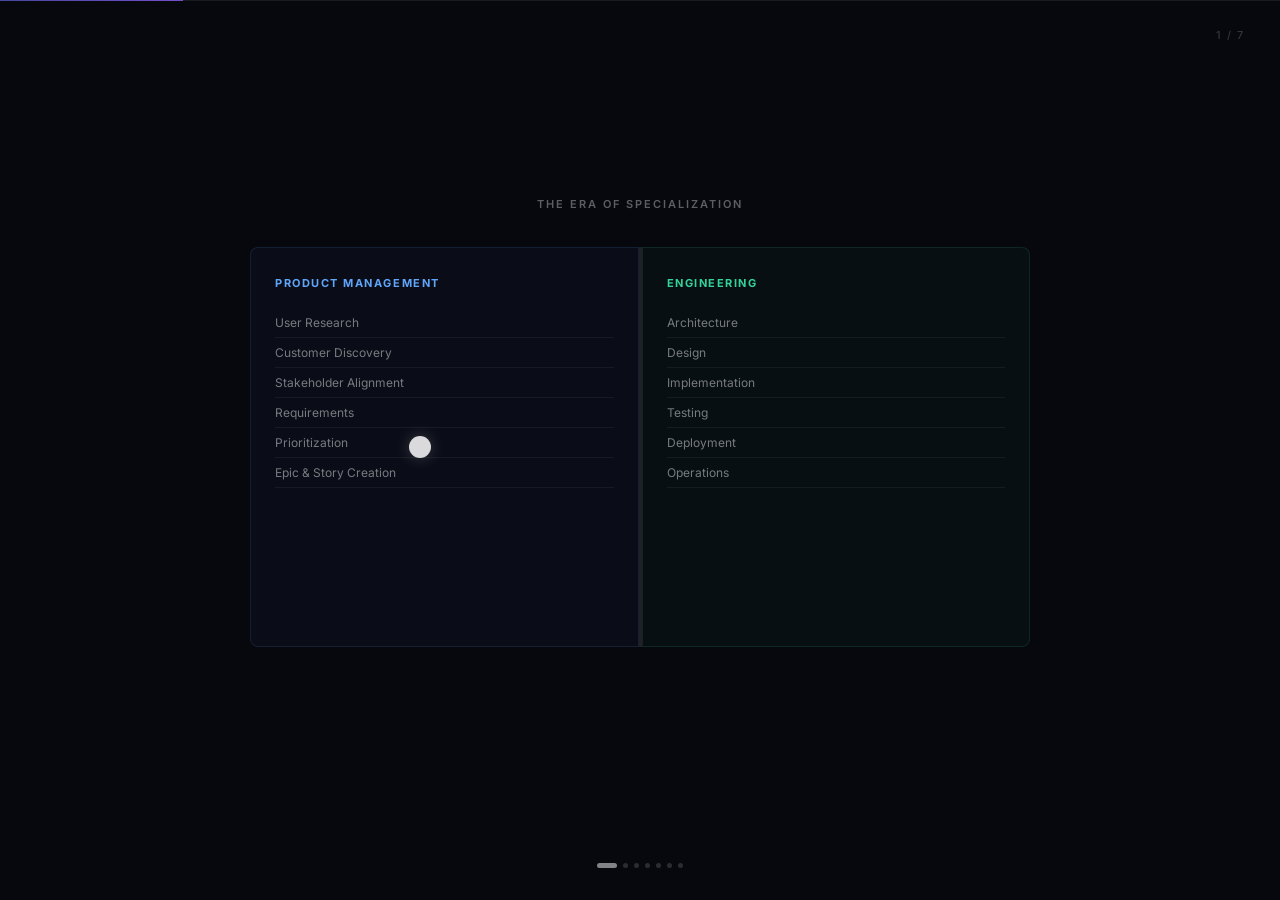
==== builder-evolution.html @ 342d7d61 "Add executive animated presentation: The Builder role evolution 7-scene motion presentation explaini" ====
<!DOCTYPE html>
<html lang="en">
<head>
<meta charset="UTF-8">
<meta name="viewport" content="width=device-width, initial-scale=1.0">
<title>The Builder — Role Evolution in the Age of AI</title>
<link rel="preconnect" href="https://fonts.googleapis.com">
<link href="https://fonts.googleapis.com/css2?family=Inter:wght@300;400;500;600;700;800&display=swap" rel="stylesheet">
<style>
*,*::before,*::after{box-sizing:border-box;margin:0;padding:0}

:root {
  --bg: #07070e;
  --pm: #60a5fa;
  --eng: #34d399;
  --builder: #a78bfa;
  --text: #ffffff;
  --muted: rgba(255,255,255,0.35);
  --subtle: rgba(255,255,255,0.06);
  --border: rgba(255,255,255,0.08);
  --ease: cubic-bezier(0.16,1,0.3,1);
}

html,body {
  width:100%;height:100%;overflow:hidden;
  background:var(--bg);
  font-family:'Inter',-apple-system,BlinkMacSystemFont,sans-serif;
  color:var(--text);
  -webkit-font-smoothing:antialiased;
}

/* ── Layout ── */
.deck { width:100%;height:100%;position:relative; }

.scene {
  position:absolute;inset:0;
  display:flex;flex-direction:column;
  align-items:center;justify-content:center;
  padding:80px 48px 96px;
  opacity:0;pointer-events:none;
  transition:opacity 0.7s ease;
}
.scene.active { opacity:1;pointer-events:all; }

/* ── Progress bar ── */
.progress {
  position:fixed;top:0;left:0;right:0;height:1px;
  background:var(--border);z-index:200;
}
.progress-fill {
  height:100%;
  background:linear-gradient(90deg,rgba(99,102,241,0.6),rgba(139,92,246,0.8));
  transition:width 0.6s var(--ease);
}

/* ── Scene counter ── */
.counter {
  position:fixed;top:28px;right:36px;
  font-size:11px;font-weight:500;
  letter-spacing:0.12em;text-transform:uppercase;
  color:rgba(255,255,255,0.18);z-index:200;
}

/* ── Nav dots ── */
.nav {
  position:fixed;bottom:32px;left:50%;
  transform:translateX(-50%);
  display:flex;gap:6px;z-index:200;
}
.dot {
  width:5px;height:5px;border-radius:50%;
  background:rgba(255,255,255,0.15);
  cursor:pointer;transition:all 0.3s ease;
}
.dot.on { width:20px;border-radius:2.5px;background:rgba(255,255,255,0.5); }

/* ── Hint ── */
.hint {
  position:fixed;bottom:68px;left:50%;
  transform:translateX(-50%);
  font-size:10px;letter-spacing:0.18em;text-transform:uppercase;
  color:rgba(255,255,255,0.12);
  opacity:0;pointer-events:none;
  animation:hintFade 4s ease 2s forwards;
}
@keyframes hintFade {
  0%{opacity:0}20%{opacity:1}80%{opacity:1}100%{opacity:0}
}

/* ── Typography helpers ── */
.eyebrow {
  font-size:11px;font-weight:600;letter-spacing:0.18em;
  text-transform:uppercase;color:var(--muted);
  margin-bottom:36px;
}
.headline {
  font-size:clamp(26px,3.5vw,48px);font-weight:700;
  letter-spacing:-0.03em;line-height:1.15;
  text-align:center;
}
.caption {
  font-size:clamp(13px,1.4vw,16px);color:var(--muted);
  text-align:center;line-height:1.7;margin-top:20px;
}
.caption em { color:rgba(255,255,255,0.7);font-style:normal; }

/* ── Animation primitives ── */
.rise {
  opacity:0;transform:translateY(10px);
  transition:opacity 0.6s var(--ease),transform 0.6s var(--ease);
}
.rise.in { opacity:1;transform:translateY(0); }

@keyframes pulseRing {
  0%,100%{box-shadow:0 0 0 0 rgba(167,139,250,0.15)}
  50%{box-shadow:0 0 0 12px rgba(167,139,250,0)}
}

/* ============================================================
   SCENE 1 — THE ERA OF SPECIALIZATION
   ============================================================ */

.s1-wrap {
  display:flex;align-items:stretch;gap:0;
  width:min(780px,88vw);height:min(400px,60vh);
  position:relative;
}
.col {
  flex:1;display:flex;flex-direction:column;
  padding:28px 24px;
  border:1px solid var(--border);
}
.col-pm {
  background:rgba(96,165,250,0.04);
  border-color:rgba(96,165,250,0.12);
  border-radius:8px 0 0 8px;
}
.col-eng {
  background:rgba(52,211,153,0.04);
  border-color:rgba(52,211,153,0.12);
  border-radius:0 8px 8px 0;
}
.col-head {
  font-size:11px;font-weight:700;letter-spacing:0.14em;
  text-transform:uppercase;margin-bottom:18px;
}
.col-pm .col-head { color:var(--pm); }
.col-eng .col-head { color:var(--eng); }
.col-item {
  font-size:12px;font-weight:400;
  color:rgba(255,255,255,0.45);
  padding:7px 0;
  border-bottom:1px solid rgba(255,255,255,0.05);
  opacity:0;
  transition:opacity 0.4s var(--ease),transform 0.4s var(--ease);
}
.col-pm .col-item { transform:translateX(-6px); }
.col-eng .col-item { transform:translateX(6px); }
.col-item.in { opacity:1;transform:translateX(0); }

.wall {
  width:3px;
  background:rgba(255,255,255,0.1);
  flex-shrink:0;position:relative;
  transition:all 1.2s ease;
}
.wall.cracking {
  background:rgba(255,255,255,0.04);
  filter:drop-shadow(0 0 8px rgba(239,68,68,0.2));
}
.wall.gone { width:0;opacity:0; }

/* handoff token */
.token {
  position:absolute;
  width:22px;height:22px;border-radius:50%;
  background:rgba(255,255,255,0.85);
  box-shadow:0 0 16px rgba(255,255,255,0.2);
  top:50%;left:-230px;
  transform:translateY(-50%);
  transition:left 2.2s var(--ease),opacity 0.5s ease;
  z-index:10;
}
.token.slide { left:230px; }

.s1-caption {
  margin-top:24px;text-align:center;
  opacity:0;transition:opacity 0.7s ease;
  font-size:13px;color:var(--muted);
  font-style:italic;letter-spacing:0.02em;
}
.s1-caption.in { opacity:1; }

/* ============================================================
   SCENE 2 — COST OF HANDOFFS
   ============================================================ */

.s2-pipe {
  display:flex;align-items:center;
  width:min(680px,88vw);height:52px;
  position:relative;margin-top:8px;overflow:visible;
}
.pipe-pm {
  width:220px;height:100%;flex-shrink:0;
  background:rgba(96,165,250,0.08);
  border:1px solid rgba(96,165,250,0.18);
  border-radius:5px 0 0 5px;
  display:flex;align-items:center;justify-content:center;
  font-size:11px;font-weight:700;letter-spacing:0.1em;
  text-transform:uppercase;color:var(--pm);
}
.pipe-block {
  flex:1;height:100%;
  background:rgba(239,68,68,0.05);
  border-top:1px solid rgba(239,68,68,0.15);
  border-bottom:1px solid rgba(239,68,68,0.15);
  display:flex;align-items:center;justify-content:center;
  position:relative;overflow:hidden;
  transition:background 0.5s ease;
}
.pipe-block.hot {
  background:rgba(239,68,68,0.1);
  border-color:rgba(239,68,68,0.3);
}
.pipe-eng {
  width:220px;height:100%;flex-shrink:0;
  background:rgba(52,211,153,0.08);
  border:1px solid rgba(52,211,153,0.18);
  border-radius:0 5px 5px 0;
  display:flex;align-items:center;justify-content:center;
  font-size:11px;font-weight:700;letter-spacing:0.1em;
  text-transform:uppercase;color:var(--eng);
}

/* slow token */
.s2-token {
  position:absolute;width:18px;height:18px;
  border-radius:50%;background:rgba(255,255,255,0.8);
  top:50%;transform:translateY(-50%);
  left:-10px;z-index:10;
  transition:left 1s var(--ease);
}
.s2-token.phase1 { left:210px; }
.s2-token.phase2 {
  left:225px;
  transition:left 5s cubic-bezier(0.85,0,1,1),opacity 2s ease;
  opacity:0.2;
}

/* friction chips */
.chips {
  display:flex;flex-wrap:wrap;gap:8px;
  justify-content:center;margin-top:28px;
  max-width:520px;
}
.chip {
  padding:5px 14px;border-radius:99px;
  background:rgba(239,68,68,0.06);
  border:1px solid rgba(239,68,68,0.14);
  font-size:11px;font-weight:500;
  color:rgba(239,68,68,0.65);
  opacity:0;transform:scale(0.85);
  transition:opacity 0.4s ease,transform 0.4s var(--ease);
}
.chip.in { opacity:1;transform:scale(1); }

/* ============================================================
   SCENE 3 — THE WALL DISSOLVES
   ============================================================ */

.s3-stage {
  position:relative;
  width:min(700px,88vw);height:min(280px,42vh);
  margin:16px 0;
}
.s3-pm,.s3-eng {
  position:absolute;top:0;
  width:300px;height:100%;
  border-radius:8px;
  display:flex;align-items:center;justify-content:center;
  font-size:13px;font-weight:700;letter-spacing:0.08em;
  text-transform:uppercase;
  transition:all 1.6s var(--ease);
}
.s3-pm {
  left:0;
  background:rgba(96,165,250,0.06);
  border:1px solid rgba(96,165,250,0.15);
  color:var(--pm);
}
.s3-eng {
  right:0;
  background:rgba(52,211,153,0.06);
  border:1px solid rgba(52,211,153,0.15);
  color:var(--eng);
}
.s3-wall {
  position:absolute;left:50%;top:0;
  transform:translateX(-50%);
  width:3px;height:100%;
  background:rgba(255,255,255,0.12);
  transition:all 1.4s ease;
}
.s3-wall.gone { opacity:0;width:0; }

/* force labels */
.forces {
  position:absolute;display:flex;flex-direction:column;gap:7px;
  opacity:0;transition:opacity 0.6s ease;
}
.forces.in { opacity:1; }
.force-l { left:16px;top:50%;transform:translateY(-50%); }
.force-r { right:16px;top:50%;transform:translateY(-50%);text-align:right; }
.force-item {
  font-size:10px;font-weight:500;
  color:rgba(255,255,255,0.4);letter-spacing:0.06em;
}
/* arrows pointing inward */
.force-l .force-item::before { content:'→ '; color:rgba(167,139,250,0.4); }
.force-r .force-item::after  { content:' ←'; color:rgba(167,139,250,0.4); }

/* overlap state */
.s3-stage.overlapping .s3-pm { left:80px; }
.s3-stage.overlapping .s3-eng { right:80px; }

/* ============================================================
   SCENE 4 — THE SPECTRUM + BUILDER ELEVATED
   ============================================================ */

.s4-wrap {
  width:min(820px,90vw);
  position:relative;
  padding-top:80px; /* room for elevated builder */
}

/* Elevated builder above spectrum */
.s4-elevated {
  position:absolute;top:0;left:50%;transform:translateX(-50%);
  display:flex;flex-direction:column;align-items:center;gap:6px;
  opacity:0;transition:opacity 0.7s var(--ease);
}
.s4-elevated.in { opacity:1; }
.s4-elevated-badge {
  padding:10px 28px;
  background:rgba(167,139,250,0.1);
  border:1px solid rgba(167,139,250,0.35);
  border-radius:6px;
  font-size:14px;font-weight:700;
  color:var(--builder);letter-spacing:0.05em;
  animation:pulseRing 2.5s ease-in-out infinite;
}
.s4-elevated-sub {
  font-size:10px;color:rgba(167,139,250,0.5);
  letter-spacing:0.08em;text-transform:uppercase;
}
.s4-stem {
  width:1px;height:36px;
  background:linear-gradient(to bottom,rgba(167,139,250,0.35),transparent);
  margin-bottom:-2px;
}

/* spectrum line */
.spectrum-line {
  height:2px;border-radius:1px;
  background:linear-gradient(90deg,
    rgba(96,165,250,0.3) 0%,
    rgba(167,139,250,0.6) 50%,
    rgba(52,211,153,0.3) 100%);
  position:relative;
  opacity:0;transition:opacity 0.7s ease;
}
.spectrum-line.in { opacity:1; }
.spec-end {
  position:absolute;bottom:10px;
  font-size:10px;font-weight:600;letter-spacing:0.12em;
  text-transform:uppercase;
}
.spec-end.l { left:0;color:rgba(96,165,250,0.5); }
.spec-end.r { right:0;color:rgba(52,211,153,0.5); }

/* persona dots on spectrum */
.persona {
  position:absolute;top:50%;transform:translate(-50%,-50%);
  display:flex;flex-direction:column;align-items:center;
  opacity:0;transition:opacity 0.5s ease;
}
.persona.in { opacity:1; }
.pdot {
  width:9px;height:9px;border-radius:50%;
  background:rgba(255,255,255,0.2);
}
.pdot.builder-dot {
  width:13px;height:13px;
  background:rgba(167,139,250,0.3);
  border:1px solid rgba(167,139,250,0.5);
  opacity:0.4; /* dimmed — builder is above */
}
.plabel {
  position:absolute;top:16px;
  font-size:10px;font-weight:500;
  color:rgba(255,255,255,0.35);
  white-space:nowrap;
  left:50%;transform:translateX(-50%);
}
.plabel.builder-label {
  color:rgba(167,139,250,0.4);
  font-size:10px;font-style:italic;
}

.s4-note {
  text-align:center;margin-top:32px;
  font-size:12px;color:rgba(255,255,255,0.25);
  letter-spacing:0.04em;
  opacity:0;transition:opacity 0.7s ease;
}
.s4-note.in { opacity:1; }

/* ============================================================
   SCENE 5 — OWNERSHIP EXPANDS
   ============================================================ */

.s5-wrap {
  width:min(900px,94vw);
}

/* phase track */
.phase-track {
  display:flex;gap:3px;margin-bottom:32px;
}
.phase {
  flex:1;height:36px;border-radius:3px;
  display:flex;align-items:center;justify-content:center;
  font-size:9px;font-weight:700;letter-spacing:0.06em;
  text-transform:uppercase;
  background:rgba(255,255,255,0.03);
  border:1px solid rgba(255,255,255,0.07);
  color:rgba(255,255,255,0.2);
  transition:all 0.5s ease;
  white-space:nowrap;
  overflow:hidden;
}

/* ownership rows */
.own-rows { display:flex;flex-direction:column;gap:16px; }
.own-row {
  display:flex;align-items:center;gap:16px;
  opacity:0;transform:translateY(6px);
  transition:opacity 0.6s var(--ease),transform 0.6s var(--ease);
}
.own-row.in { opacity:1;transform:translateY(0); }
.own-label {
  width:100px;flex-shrink:0;
  font-size:10px;font-weight:700;
  letter-spacing:0.1em;text-transform:uppercase;
  text-align:right;
}
.own-bar {
  flex:1;height:36px;border-radius:4px;
  background:rgba(255,255,255,0.02);
  border:1px solid rgba(255,255,255,0.05);
  position:relative;overflow:hidden;
}
.own-fill {
  position:absolute;top:0;left:0;height:100%;
  border-radius:4px;width:0;
  transition:width 1.4s var(--ease);
  display:flex;align-items:center;padding-left:14px;
  font-size:10px;font-weight:700;
  letter-spacing:0.08em;text-transform:uppercase;
}
.own-fill.right-align {
  left:auto;right:0;
  padding-left:0;padding-right:14px;
  justify-content:flex-end;
}

.s5-caption {
  margin-top:24px;text-align:center;
  font-size:12px;color:rgba(255,255,255,0.25);
  font-style:italic;
  opacity:0;transition:opacity 0.6s ease;
}
.s5-caption.in { opacity:1; }

/* ============================================================
   SCENE 6 — TWO PATHS
   ============================================================ */

.s6-paths {
  display:flex;gap:clamp(48px,8vw,120px);
  align-items:flex-start;
  margin-top:4px;
}
.s6-path { display:flex;flex-direction:column;align-items:center; }
.pnode {
  width:min(160px,34vw);
  padding:12px 16px;border-radius:6px;
  text-align:center;
  opacity:0;transform:translateY(-6px);
  transition:opacity 0.5s var(--ease),transform 0.5s var(--ease);
}
.pnode.in { opacity:1;transform:translateY(0); }
.pnode-pm {
  background:rgba(96,165,250,0.06);
  border:1px solid rgba(96,165,250,0.14);
}
.pnode-eng {
  background:rgba(52,211,153,0.06);
  border:1px solid rgba(52,211,153,0.14);
}
.pnode-dim {
  border-style:dashed !important;
  opacity:0.5 !important;
}
.pnode-title { font-size:12px;font-weight:700; }
.pnode-pm .pnode-title { color:var(--pm); }
.pnode-eng .pnode-title { color:var(--eng); }
.pnode-sub { font-size:10px;color:rgba(255,255,255,0.3);margin-top:2px; }

.parrow {
  width:1px;height:22px;
  opacity:0;transition:opacity 0.4s ease;
}
.parrow.in { opacity:1; }
.parrow-pm { background:rgba(96,165,250,0.2); }
.parrow-eng { background:rgba(52,211,153,0.2); }

/* convergence */
.s6-merge {
  margin-top:12px;
  display:flex;flex-direction:column;align-items:center;
  opacity:0;transition:opacity 0.7s var(--ease);
}
.s6-merge.in { opacity:1; }
.merge-lines svg { display:block; }
.s6-builder-badge {
  padding:14px 36px;
  background:rgba(167,139,250,0.09);
  border:1px solid rgba(167,139,250,0.32);
  border-radius:8px;text-align:center;
  animation:pulseRing 2.5s ease-in-out infinite;
}
.s6-builder-badge-title {
  font-size:16px;font-weight:800;
  color:var(--builder);letter-spacing:0.04em;
}
.s6-builder-badge-sub {
  font-size:10px;color:rgba(167,139,250,0.45);
  margin-top:3px;letter-spacing:0.06em;
}

/* ============================================================
   SCENE 7 — THE FUTURE
   ============================================================ */

.s7-wrap {
  max-width:min(720px,90vw);
  display:flex;flex-direction:column;align-items:center;
  gap:0;
}

.s7-body {
  font-size:clamp(15px,2vw,20px);
  font-weight:400;
  color:rgba(255,255,255,0.5);
  line-height:1.75;text-align:center;
  margin-bottom:20px;
}
.s7-body em { color:rgba(255,255,255,0.85);font-style:normal;font-weight:500; }
.s7-body strong { color:var(--builder);font-weight:700; }

.s7-diagram {
  margin-top:36px;
  display:flex;flex-direction:column;align-items:center;gap:0;
  opacity:0;transition:opacity 0.7s var(--ease);
}
.s7-diagram.in { opacity:1; }

/* Builder node at top */
.s7-builder-top {
  padding:12px 36px;
  background:rgba(167,139,250,0.1);
  border:1px solid rgba(167,139,250,0.4);
  border-radius:7px;
  font-size:16px;font-weight:800;
  color:var(--builder);letter-spacing:0.04em;
  text-align:center;
  animation:pulseRing 2.5s ease-in-out infinite;
}
.s7-builder-label {
  font-size:9px;font-weight:500;
  color:rgba(167,139,250,0.4);
  letter-spacing:0.12em;text-transform:uppercase;
  margin-top:4px;
}

.s7-tree-lines {
  display:block;overflow:visible;
  margin-top:2px;
}

.s7-peers {
  display:flex;gap:clamp(32px,6vw,80px);
  margin-top:0;
}
.s7-peer {
  padding:9px 24px;
  border-radius:5px;
  font-size:12px;font-weight:700;
  letter-spacing:0.06em;text-transform:uppercase;
  text-align:center;
}
.s7-peer-pm {
  background:rgba(96,165,250,0.06);
  border:1px solid rgba(96,165,250,0.14);
  color:rgba(96,165,250,0.6);
}
.s7-peer-eng {
  background:rgba(52,211,153,0.06);
  border:1px solid rgba(52,211,153,0.14);
  color:rgba(52,211,153,0.6);
}

.s7-tagline {
  font-size:11px;color:rgba(255,255,255,0.2);
  letter-spacing:0.1em;margin-top:20px;
  opacity:0;transition:opacity 0.7s ease;
  text-transform:uppercase;
}
.s7-tagline.in { opacity:1; }
</style>
</head>
<body>

<div class="deck" id="deck">

  <div class="progress"><div class="progress-fill" id="pbar" style="width:14.28%"></div></div>
  <div class="counter" id="counter">1 / 7</div>
  <div class="nav" id="nav"></div>
  <div class="hint">Click or press → to advance</div>

  <!-- ══════════════════════════════════════════
       SCENE 1 — THE ERA OF SPECIALIZATION
  ══════════════════════════════════════════ -->
  <div class="scene active" id="s1">
    <div class="eyebrow rise" id="s1-ey">The Era of Specialization</div>

    <div class="s1-wrap">
      <div class="col col-pm" id="s1-cpm">
        <div class="col-head">Product Management</div>
        <div class="col-item" data-i="0">User Research</div>
        <div class="col-item" data-i="1">Customer Discovery</div>
        <div class="col-item" data-i="2">Stakeholder Alignment</div>
        <div class="col-item" data-i="3">Requirements</div>
        <div class="col-item" data-i="4">Prioritization</div>
        <div class="col-item" data-i="5">Epic &amp; Story Creation</div>
      </div>

      <div class="wall" id="s1-wall">
        <div class="token" id="s1-tok"></div>
      </div>

      <div class="col col-eng" id="s1-ceng">
        <div class="col-head">Engineering</div>
        <div class="col-item" data-i="0">Architecture</div>
        <div class="col-item" data-i="1">Design</div>
        <div class="col-item" data-i="2">Implementation</div>
        <div class="col-item" data-i="3">Testing</div>
        <div class="col-item" data-i="4">Deployment</div>
        <div class="col-item" data-i="5">Operations</div>
      </div>
    </div>

    <div class="s1-caption" id="s1-cap">
      "Product defines." &nbsp;&nbsp; "Engineering delivers."
    </div>
  </div>

  <!-- ══════════════════════════════════════════
       SCENE 2 — COST OF HANDOFFS
  ══════════════════════════════════════════ -->
  <div class="scene" id="s2">
    <div class="eyebrow rise">The Cost of Handoffs</div>

    <div class="s2-pipe">
      <div class="pipe-pm">PM</div>
      <div class="pipe-block" id="s2-block">
        <div class="s2-token" id="s2-tok"></div>
      </div>
      <div class="pipe-eng">Engineering</div>
    </div>

    <div class="chips" id="s2-chips">
      <div class="chip" data-d="0">Waiting</div>
      <div class="chip" data-d="150">Context Loss</div>
      <div class="chip" data-d="300">Clarification Loops</div>
      <div class="chip" data-d="450">Rework</div>
      <div class="chip" data-d="600">Misalignment</div>
    </div>

    <p class="caption rise" id="s2-cap" style="transition-delay:1.8s">"Every handoff introduces friction."</p>
  </div>

  <!-- ══════════════════════════════════════════
       SCENE 3 — THE WALL DISSOLVES
  ══════════════════════════════════════════ -->
  <div class="scene" id="s3">
    <div class="eyebrow rise">The Shift</div>

    <div class="s3-stage" id="s3-stage">
      <div class="s3-pm" id="s3-pm">Product</div>
      <div class="s3-wall" id="s3-wall"></div>
      <div class="s3-eng" id="s3-eng">Engineering</div>

      <div class="forces force-l" id="s3-fl">
        <div class="force-item">AI-assisted coding</div>
        <div class="force-item">Lower build cost</div>
        <div class="force-item">Better tooling</div>
      </div>
      <div class="forces force-r" id="s3-fr">
        <div class="force-item">LLM-powered prototyping</div>
        <div class="force-item">No-code acceleration</div>
        <div class="force-item">Fast feedback loops</div>
      </div>
    </div>

    <p class="caption" id="s3-cap" style="opacity:0;transition:opacity 0.8s ease;max-width:560px;">
      "The bottleneck shifts from <em>execution</em> to <em>ownership</em>."
    </p>
  </div>

  <!-- ══════════════════════════════════════════
       SCENE 4 — THE SPECTRUM
  ══════════════════════════════════════════ -->
  <div class="scene" id="s4">
    <div class="eyebrow rise">The New Model</div>

    <div class="s4-wrap">
      <!-- Builder elevated above -->
      <div class="s4-elevated" id="s4-el">
        <div class="s4-elevated-badge">Builder</div>
        <div class="s4-elevated-sub">End-to-end ownership</div>
        <div class="s4-stem"></div>
      </div>

      <!-- Spectrum bar -->
      <div class="spectrum-line" id="s4-line" style="margin:28px 0 64px;">
        <span class="spec-end l">Product-Oriented</span>
        <span class="spec-end r">Engineering-Oriented</span>

        <!-- Personas -->
        <div class="persona" style="left:8%" id="sp1">
          <div class="pdot" style="background:rgba(96,165,250,0.55)"></div>
          <span class="plabel">Senior PM</span>
        </div>
        <div class="persona" style="left:25%" id="sp2">
          <div class="pdot" style="background:rgba(96,165,250,0.35)"></div>
          <span class="plabel">Director Product</span>
        </div>
        <div class="persona" style="left:50%" id="sp3">
          <div class="pdot builder-dot"></div>
          <span class="plabel builder-label">↑ elevated</span>
        </div>
        <div class="persona" style="left:74%" id="sp4">
          <div class="pdot" style="background:rgba(52,211,153,0.35)"></div>
          <span class="plabel">Staff Engineer</span>
        </div>
        <div class="persona" style="left:91%" id="sp5">
          <div class="pdot" style="background:rgba(52,211,153,0.55)"></div>
          <span class="plabel">Principal Eng.</span>
        </div>
      </div>

      <div class="s4-note" id="s4-note">
        The Builder is not a midpoint compromise — it's a dimension above.
      </div>
    </div>
  </div>

  <!-- ══════════════════════════════════════════
       SCENE 5 — OWNERSHIP EXPANDS
  ══════════════════════════════════════════ -->
  <div class="scene" id="s5">
    <div class="eyebrow rise">Ownership Expands</div>

    <div class="s5-wrap">
      <div class="phase-track">
        <div class="phase">Discovery</div>
        <div class="phase">Research</div>
        <div class="phase">Interviews</div>
        <div class="phase">Vision</div>
        <div class="phase">Planning</div>
        <div class="phase">Architecture</div>
        <div class="phase">Build</div>
        <div class="phase">Launch</div>
        <div class="phase">Iterate</div>
      </div>

      <div class="own-rows">
        <div class="own-row" id="s5-r1">
          <div class="own-label" style="color:rgba(96,165,250,0.6)">Trad. PM</div>
          <div class="own-bar">
            <div class="own-fill" id="s5-f1"
              style="background:rgba(96,165,250,0.1);border:1px solid rgba(96,165,250,0.18);color:rgba(96,165,250,0.7)">
            </div>
          </div>
        </div>

        <div class="own-row" id="s5-r2">
          <div class="own-label" style="color:rgba(52,211,153,0.6)">Trad. Eng</div>
          <div class="own-bar">
            <div class="own-fill right-align" id="s5-f2"
              style="background:rgba(52,211,153,0.1);border:1px solid rgba(52,211,153,0.18);color:rgba(52,211,153,0.7);left:auto;right:0">
            </div>
          </div>
        </div>

        <div class="own-row" id="s5-r3">
          <div class="own-label" style="color:rgba(167,139,250,0.9);font-size:11px;">Builder</div>
          <div class="own-bar">
            <div class="own-fill" id="s5-f3"
              style="background:rgba(167,139,250,0.1);border:1px solid rgba(167,139,250,0.3);color:rgba(167,139,250,0.9);transition-duration:1.8s">
            </div>
          </div>
        </div>
      </div>

      <div class="s5-caption" id="s5-cap">
        The Builder owns outcomes, not phases.
      </div>
    </div>
  </div>

  <!-- ══════════════════════════════════════════
       SCENE 6 — TWO PATHS
  ══════════════════════════════════════════ -->
  <div class="scene" id="s6">
    <div class="eyebrow rise">Two Paths. One Destination.</div>

    <div style="position:relative;width:min(460px,90vw);">
      <div class="s6-paths">
        <!-- PM path -->
        <div class="s6-path">
          <div class="pnode pnode-pm" id="s6-pm1">
            <div class="pnode-title">PM</div>
            <div class="pnode-sub">Product intuition</div>
          </div>
          <div class="parrow parrow-pm" id="s6-pa1"></div>
          <div class="pnode pnode-pm" id="s6-pm2">
            <div class="pnode-title">Senior PM</div>
            <div class="pnode-sub">Strategy + vision</div>
          </div>
          <div class="parrow parrow-pm" id="s6-pa2"></div>
          <div class="pnode pnode-pm pnode-dim" id="s6-pm3">
            <div class="pnode-title">+ Technical depth</div>
            <div class="pnode-sub">Learns to build</div>
          </div>
        </div>

        <!-- Eng path -->
        <div class="s6-path">
          <div class="pnode pnode-eng" id="s6-e1">
            <div class="pnode-title">Engineer</div>
            <div class="pnode-sub">Technical foundation</div>
          </div>
          <div class="parrow parrow-eng" id="s6-ea1"></div>
          <div class="pnode pnode-eng" id="s6-e2">
            <div class="pnode-title">Staff Engineer</div>
            <div class="pnode-sub">Systems thinking</div>
          </div>
          <div class="parrow parrow-eng" id="s6-ea2"></div>
          <div class="pnode pnode-eng pnode-dim" id="s6-e3">
            <div class="pnode-title">+ Product depth</div>
            <div class="pnode-sub">Learns to discover</div>
          </div>
        </div>
      </div>

      <!-- Convergence -->
      <div class="s6-merge" id="s6-merge">
        <div class="merge-lines">
          <svg width="360" height="36" style="overflow:visible">
            <line x1="90" y1="0" x2="180" y2="36" stroke="rgba(167,139,250,0.25)" stroke-width="1"/>
            <line x1="270" y1="0" x2="180" y2="36" stroke="rgba(167,139,250,0.25)" stroke-width="1"/>
          </svg>
        </div>
        <div class="s6-builder-badge">
          <div class="s6-builder-badge-title">Builder</div>
          <div class="s6-builder-badge-sub">End-to-end ownership</div>
        </div>
      </div>
    </div>

    <p class="caption" id="s6-cap" style="opacity:0;transition:opacity 0.7s ease;margin-top:20px;">
      "Builders emerge from either discipline."
    </p>
  </div>

  <!-- ══════════════════════════════════════════
       SCENE 7 — THE FUTURE
  ══════════════════════════════════════════ -->
  <div class="scene" id="s7">
    <div class="eyebrow rise" style="margin-bottom:28px;">The Future of Ownership</div>

    <div class="s7-wrap">
      <p class="s7-body rise" style="transition-delay:0.2s">
        The highest leverage individuals are those who can
        <em>identify a problem</em>, <em>validate it</em>,
        <em>design a solution</em>, <em>build momentum</em>,
        <em>deliver the outcome</em>, and <em>own the result</em>.
      </p>

      <p class="s7-body rise" style="font-size:clamp(14px,1.8vw,18px);transition-delay:0.6s;margin-top:4px">
        We call these people <strong>Builders</strong>.
      </p>

      <!-- Hierarchy diagram: Builder above PM & Eng -->
      <div class="s7-diagram rise" id="s7-diag" style="transition-delay:1.1s">
        <div style="text-align:center">
          <div class="s7-builder-top">Builder</div>
          <div class="s7-builder-label">Owns the full lifecycle</div>
        </div>

        <svg class="s7-tree-lines" width="260" height="36" viewBox="0 0 260 36">
          <line x1="130" y1="0" x2="60"  y2="36" stroke="rgba(167,139,250,0.2)" stroke-width="1"/>
          <line x1="130" y1="0" x2="200" y2="36" stroke="rgba(167,139,250,0.2)" stroke-width="1"/>
        </svg>

        <div class="s7-peers">
          <div class="s7-peer s7-peer-pm">Product</div>
          <div class="s7-peer s7-peer-eng">Engineering</div>
        </div>
      </div>

      <p class="s7-tagline rise" id="s7-tag" style="transition-delay:1.6s">
        Ownership across the entire lifecycle.
      </p>
    </div>
  </div>

</div><!-- /deck -->

<script>
// ── Engine ──────────────────────────────────────────────
const N = 7;
let cur = 1, timer = null;

const DURATIONS = { 1:10000, 2:8500, 3:9000, 4:9000, 5:11000, 6:9500, 7:0 };

// Build nav
const nav = document.getElementById('nav');
for (let i=1;i<=N;i++){
  const d = document.createElement('div');
  d.className='dot'+(i===1?' on':'');
  d.onclick=()=>go(i);
  nav.appendChild(d);
}

document.addEventListener('click', e=>{ if(!e.target.closest('.nav') && cur<N) go(cur+1); });
document.addEventListener('keydown', e=>{
  if(['ArrowRight',' ','Enter'].includes(e.key) && cur<N) go(cur+1);
  if(e.key==='ArrowLeft' && cur>1) go(cur-1);
});

function go(n){
  if(n<1||n>N) return;
  clearTimeout(timer);
  document.getElementById('s'+cur).classList.remove('active');
  cur=n;
  document.getElementById('pbar').style.width=(n/N*100)+'%';
  document.getElementById('counter').textContent=n+' / '+N;
  document.querySelectorAll('.dot').forEach((d,i)=>d.classList.toggle('on',i===n-1));
  document.getElementById('s'+n).classList.add('active');
  resetScene(n);
  setTimeout(()=>play(n), 60);
  if(DURATIONS[n]) timer=setTimeout(()=>{ if(cur===n) go(n+1); }, DURATIONS[n]);
}

// ── Helpers ─────────────────────────────────────────────
function show(id, delay=0){
  setTimeout(()=>{ const el=document.getElementById(id); if(el) el.classList.add('in'); }, delay);
}
function showEl(el, delay=0){
  setTimeout(()=>{ if(el) el.classList.add('in'); }, delay);
}
function hide(id){ const el=document.getElementById(id); if(el) el.classList.remove('in'); }
function css(id, prop, val){ const el=document.getElementById(id); if(el) el.style[prop]=val; }

// ── Reset ────────────────────────────────────────────────
function resetScene(n){
  const s=document.getElementById('s'+n);
  // Remove all .in classes
  s.querySelectorAll('.in').forEach(el=>el.classList.remove('in'));
  // Scene-specific resets
  if(n===1){
    css('s1-tok','left','-230px');
    css('s1-cap','opacity','0');
    s.querySelectorAll('.col-item').forEach(el=>el.classList.remove('in'));
  }
  if(n===2){
    css('s2-tok','left','-10px');
    css('s2-tok','opacity','1');
    css('s2-tok','transition','left 1s cubic-bezier(0.16,1,0.3,1)');
    document.getElementById('s2-block').classList.remove('hot');
    s.querySelectorAll('.chip').forEach(el=>el.classList.remove('in'));
    css('s2-cap','opacity','0');
  }
  if(n===3){
    css('s3-pm','left','0');
    css('s3-eng','right','0');
    css('s3-wall','opacity','1');
    css('s3-wall','width','3px');
    css('s3-cap','opacity','0');
    const fl=document.getElementById('s3-fl'), fr=document.getElementById('s3-fr');
    if(fl) fl.classList.remove('in');
    if(fr) fr.classList.remove('in');
  }
  if(n===4){
    css('s4-line','opacity','0');
    css('s4-line','transition','opacity 0.7s ease');
    ['sp1','sp2','sp3','sp4','sp5'].forEach(id=>{ const el=document.getElementById(id); if(el) el.classList.remove('in'); });
    const el=document.getElementById('s4-el'); if(el) el.classList.remove('in');
    css('s4-note','opacity','0');
  }
  if(n===5){
    css('s5-f1','width','0%');
    css('s5-f2','width','0%');
    css('s5-f3','width','0%');
    css('s5-cap','opacity','0');
  }
  if(n===6){
    ['s6-pm1','s6-pa1','s6-pm2','s6-pa2','s6-pm3',
     's6-e1','s6-ea1','s6-e2','s6-ea2','s6-e3'].forEach(id=>{ const el=document.getElementById(id); if(el) el.classList.remove('in'); });
    const m=document.getElementById('s6-merge'); if(m) m.classList.remove('in');
    css('s6-cap','opacity','0');
  }
  if(n===7){
    const d=document.getElementById('s7-diag'); if(d) d.classList.remove('in');
  }
}

// ── Scene Animations ─────────────────────────────────────
function play(n){
  const s=document.getElementById('s'+n);
  // Rise elements (eyebrow etc)
  s.querySelectorAll('.rise').forEach((el,i)=>{
    setTimeout(()=>el.classList.add('in'), 150+i*80);
  });
  const fn = [null,p1,p2,p3,p4,p5,p6,p7][n];
  if(fn) fn();
}

function p1(){
  // items stagger in
  document.querySelectorAll('#s1 .col-pm .col-item').forEach((el,i)=>{
    setTimeout(()=>el.classList.add('in'), 500+i*100);
  });
  document.querySelectorAll('#s1 .col-eng .col-item').forEach((el,i)=>{
    setTimeout(()=>el.classList.add('in'), 500+i*100);
  });
  // token slides across
  setTimeout(()=>{
    const tok=document.getElementById('s1-tok');
    if(tok){ tok.style.transition='left 2.4s cubic-bezier(0.16,1,0.3,1)'; tok.style.left='230px'; }
  }, 4200);
  // caption
  setTimeout(()=>{ css('s1-cap','opacity','1'); }, 6200);
}

function p2(){
  const tok = document.getElementById('s2-tok');
  const block = document.getElementById('s2-block');
  // token moves to boundary
  setTimeout(()=>{
    if(tok){ tok.style.transition='left 1s cubic-bezier(0.16,1,0.3,1)'; tok.style.left='215px'; }
  }, 300);
  // boundary heats up
  setTimeout(()=>{ if(block) block.classList.add('hot'); }, 900);
  // token stalls
  setTimeout(()=>{
    if(tok){
      tok.style.transition='left 5s cubic-bezier(0.95,0,1,1), opacity 2.5s ease';
      tok.style.left='224px';
      tok.style.opacity='0.15';
    }
  }, 1100);
  // friction chips
  document.querySelectorAll('#s2-chips .chip').forEach(el=>{
    setTimeout(()=>el.classList.add('in'), 1400+parseInt(el.dataset.d));
  });
  // caption
  setTimeout(()=>document.getElementById('s2-cap').classList.add('in'), 2600);
}

function p3(){
  // forces appear
  setTimeout(()=>{
    document.getElementById('s3-fl').classList.add('in');
    document.getElementById('s3-fr').classList.add('in');
  }, 600);
  // wall trembles then fades
  setTimeout(()=>{
    const w=document.getElementById('s3-wall');
    if(w){ w.style.transition='all 0.15s ease'; w.style.transform='translateX(-50%) scaleX(1.5)'; }
  }, 1800);
  setTimeout(()=>{
    const w=document.getElementById('s3-wall');
    if(w){ w.style.transform='translateX(-50%) scaleX(0.5)'; }
  }, 1950);
  setTimeout(()=>{
    const w=document.getElementById('s3-wall');
    if(w){ w.style.transition='all 1.6s var(--ease)'; w.style.opacity='0'; w.style.width='0px'; }
  }, 2200);
  // columns overlap
  setTimeout(()=>{
    const pm=document.getElementById('s3-pm'), en=document.getElementById('s3-eng');
    if(pm){ pm.style.transition='all 1.6s cubic-bezier(0.16,1,0.3,1)'; pm.style.left='90px'; pm.style.opacity='0.65'; }
    if(en){ en.style.transition='all 1.6s cubic-bezier(0.16,1,0.3,1)'; en.style.right='90px'; en.style.opacity='0.65'; }
  }, 2300);
  // caption
  setTimeout(()=>{ css('s3-cap','opacity','1'); }, 4200);
}

function p4(){
  // spectrum bar
  setTimeout(()=>{ document.getElementById('s4-line').classList.add('in'); }, 400);
  // persona dots stagger
  ['sp1','sp2','sp3','sp4','sp5'].forEach((id,i)=>{
    setTimeout(()=>{ const el=document.getElementById(id); if(el) el.classList.add('in'); }, 900+i*220);
  });
  // builder elevated
  setTimeout(()=>{ document.getElementById('s4-el').classList.add('in'); }, 2600);
  // note
  setTimeout(()=>{ document.getElementById('s4-note').classList.add('in'); }, 3500);
}

function p5(){
  // PM row
  setTimeout(()=>{
    document.getElementById('s5-r1').classList.add('in');
    setTimeout(()=>{ css('s5-f1','width','45%'); }, 350);
  }, 400);
  // Eng row
  setTimeout(()=>{
    document.getElementById('s5-r2').classList.add('in');
    setTimeout(()=>{
      const f=document.getElementById('s5-f2');
      if(f){ f.style.width='45%'; f.style.left='auto'; f.style.right='0'; }
    }, 350);
  }, 1300);
  // Builder row — full width, slower
  setTimeout(()=>{
    document.getElementById('s5-r3').classList.add('in');
    setTimeout(()=>{ css('s5-f3','width','100%'); }, 300);
  }, 2600);
  // caption
  setTimeout(()=>{ document.getElementById('s5-cap').classList.add('in'); }, 5000);
}

function p6(){
  const seq = [
    ['s6-pm1',300], ['s6-pa1',600], ['s6-pm2',900], ['s6-pa2',1200], ['s6-pm3',1500],
    ['s6-e1',350],  ['s6-ea1',650], ['s6-e2',950],  ['s6-ea2',1250], ['s6-e3',1550],
  ];
  seq.forEach(([id,d])=>{
    setTimeout(()=>{ const el=document.getElementById(id); if(el) el.classList.add('in'); }, d);
  });
  setTimeout(()=>{ document.getElementById('s6-merge').classList.add('in'); }, 2600);
  setTimeout(()=>{ css('s6-cap','opacity','1'); }, 3600);
}

function p7(){
  setTimeout(()=>{ document.getElementById('s7-diag').classList.add('in'); }, 1400);
}

// Start
setTimeout(()=>play(1), 100);
if(DURATIONS[1]) timer=setTimeout(()=>{ if(cur===1) go(2); }, DURATIONS[1]);
</script>
</body>
</html>
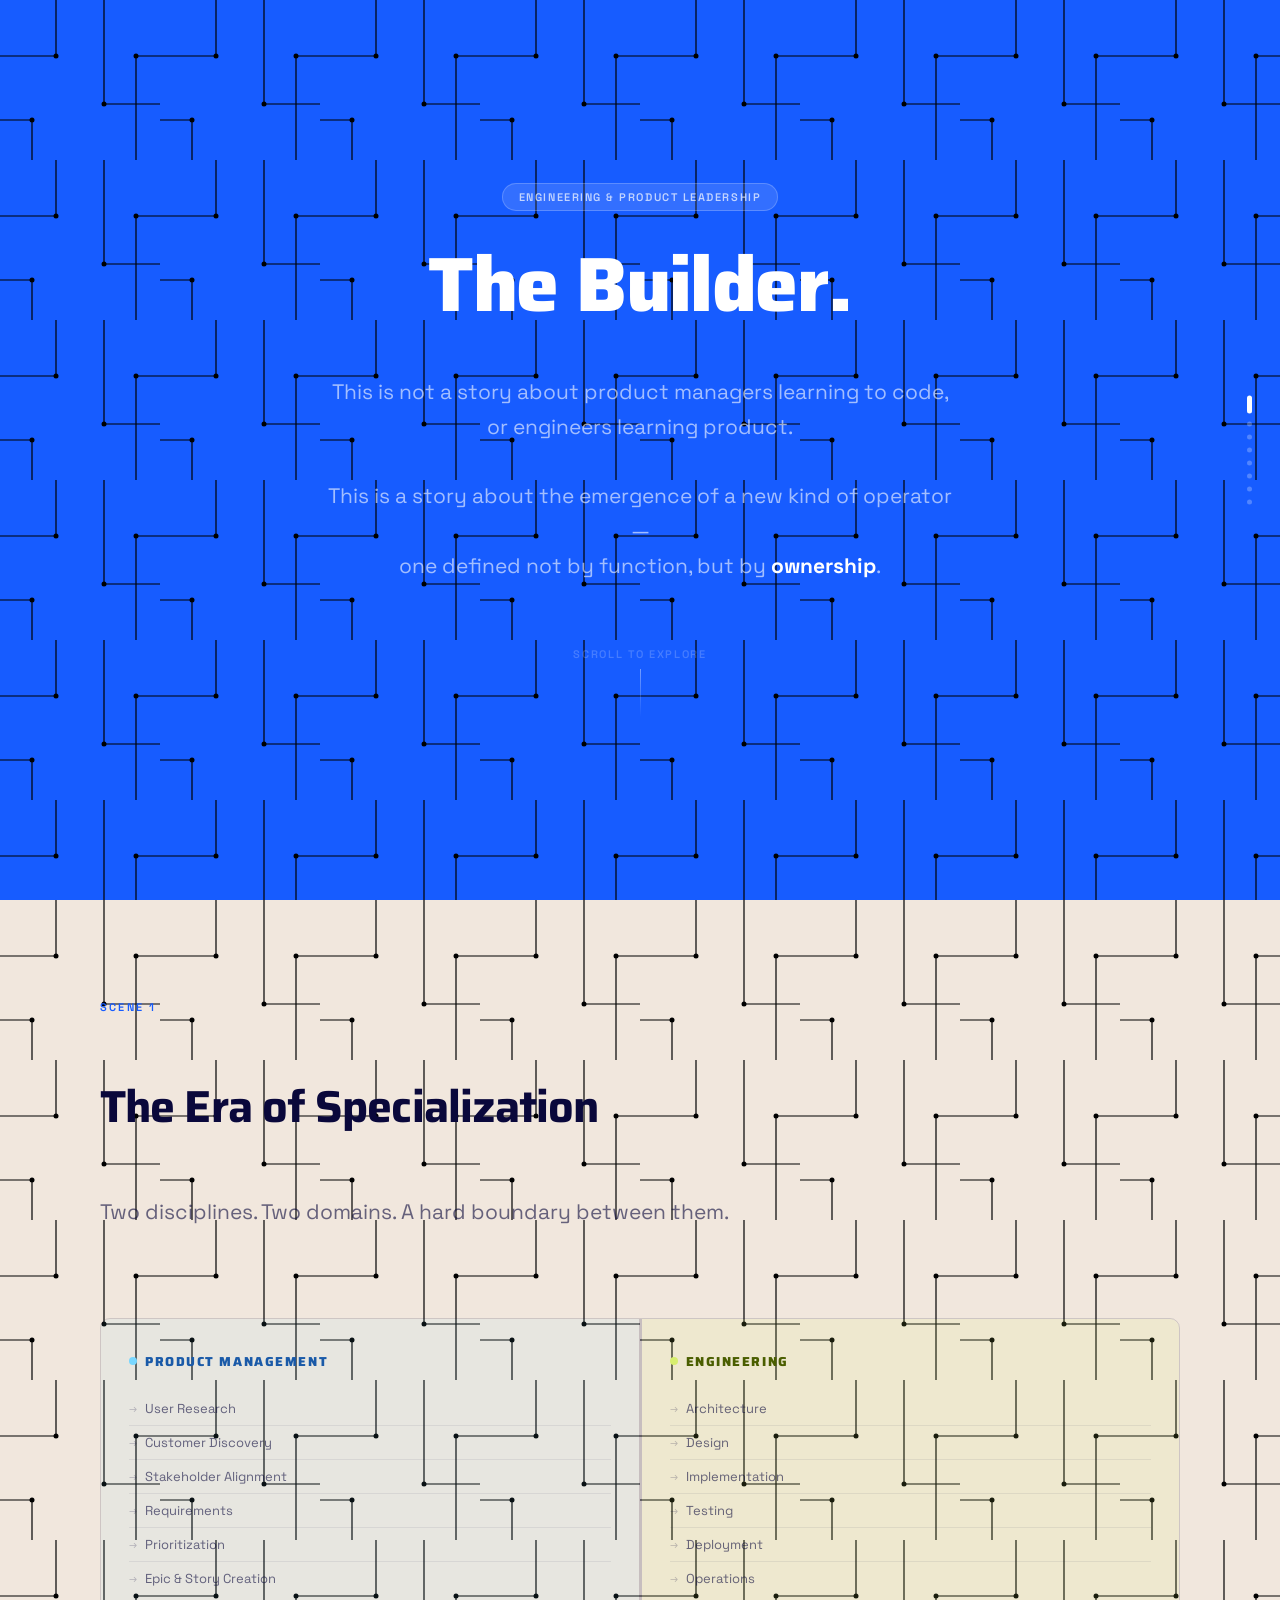
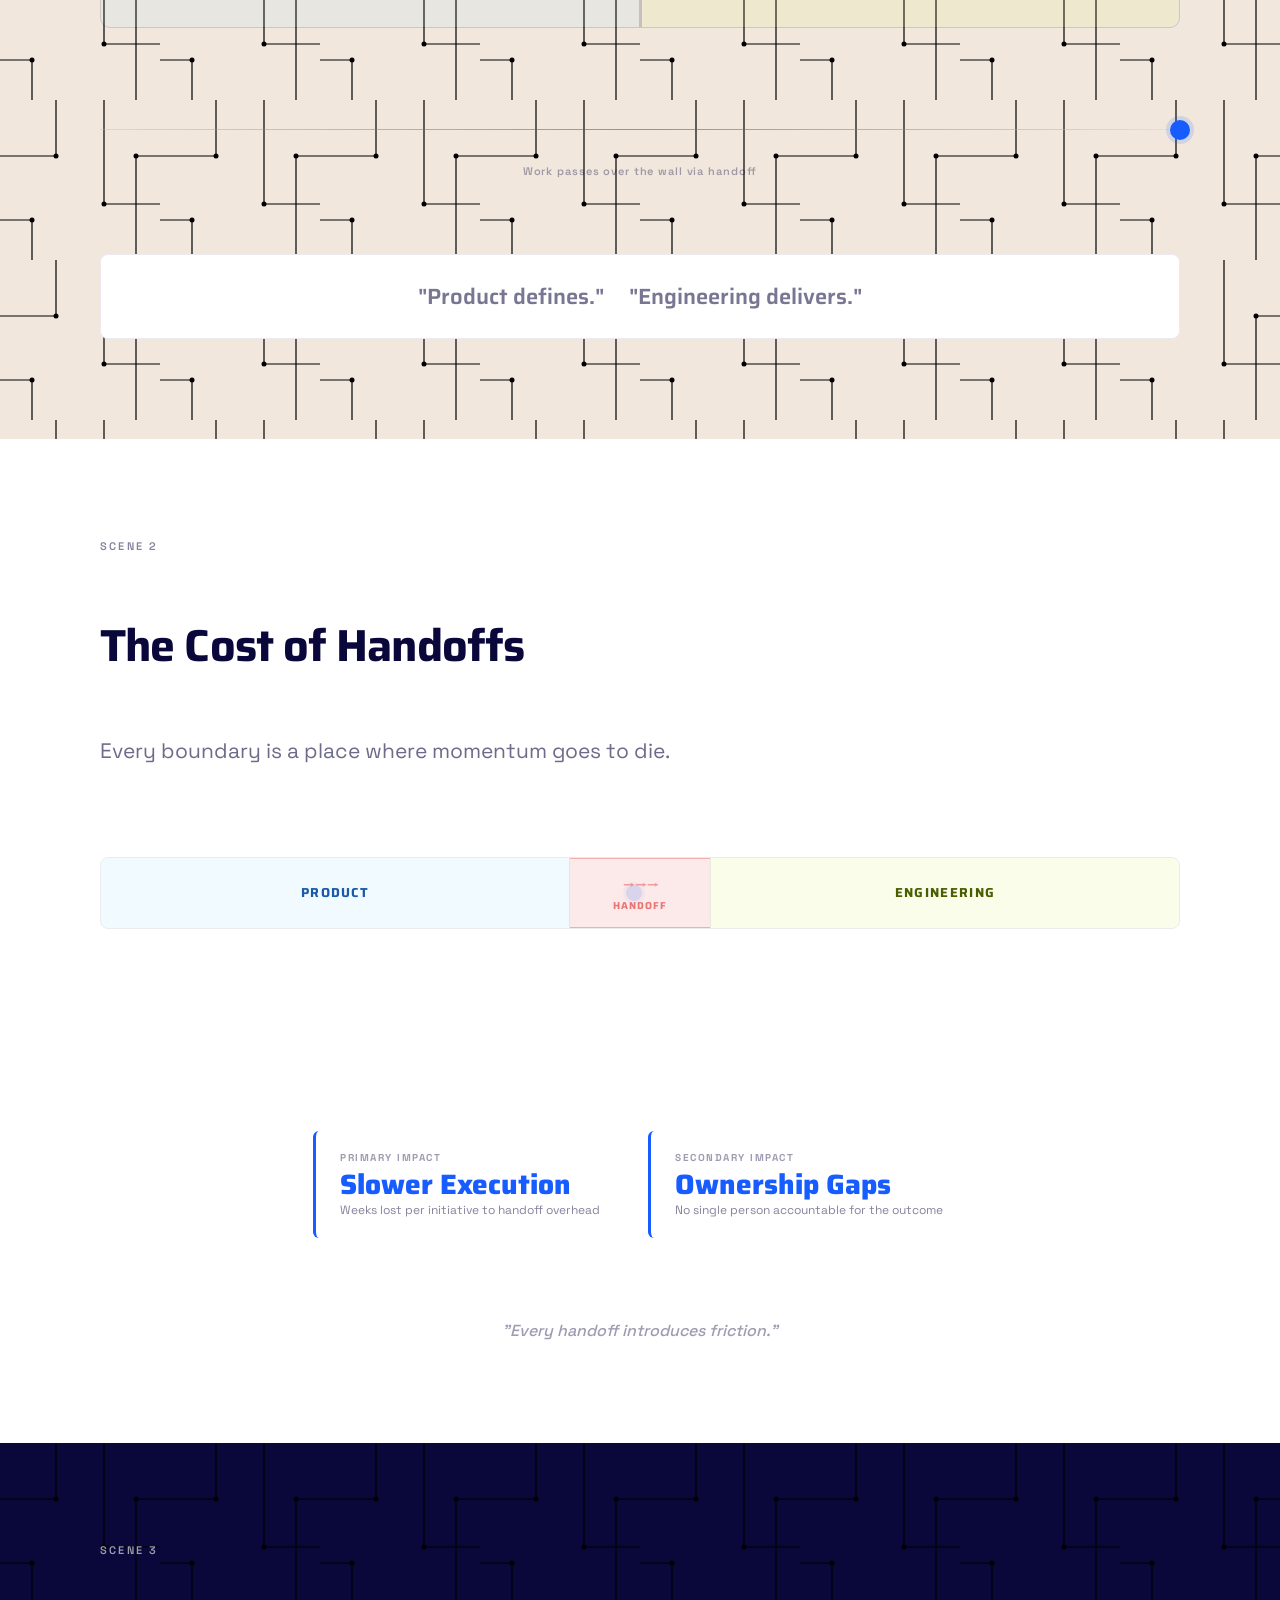
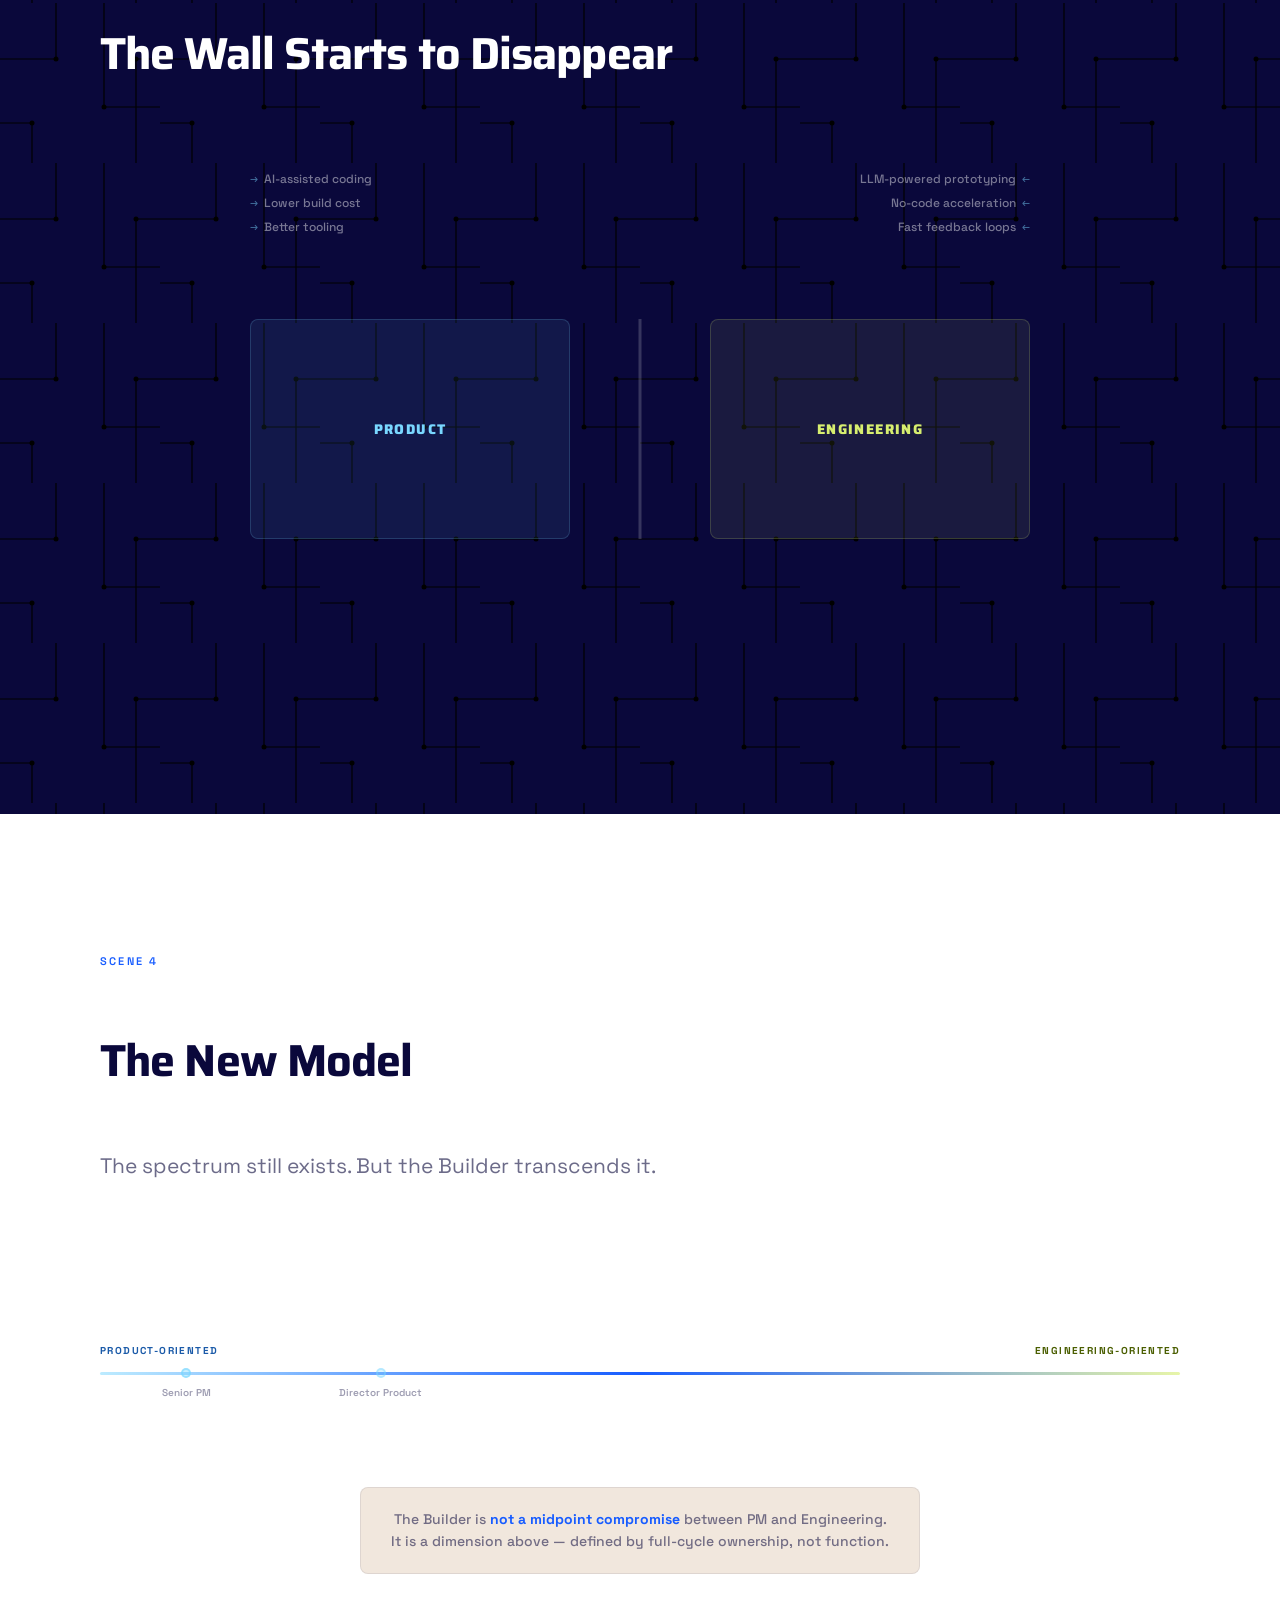
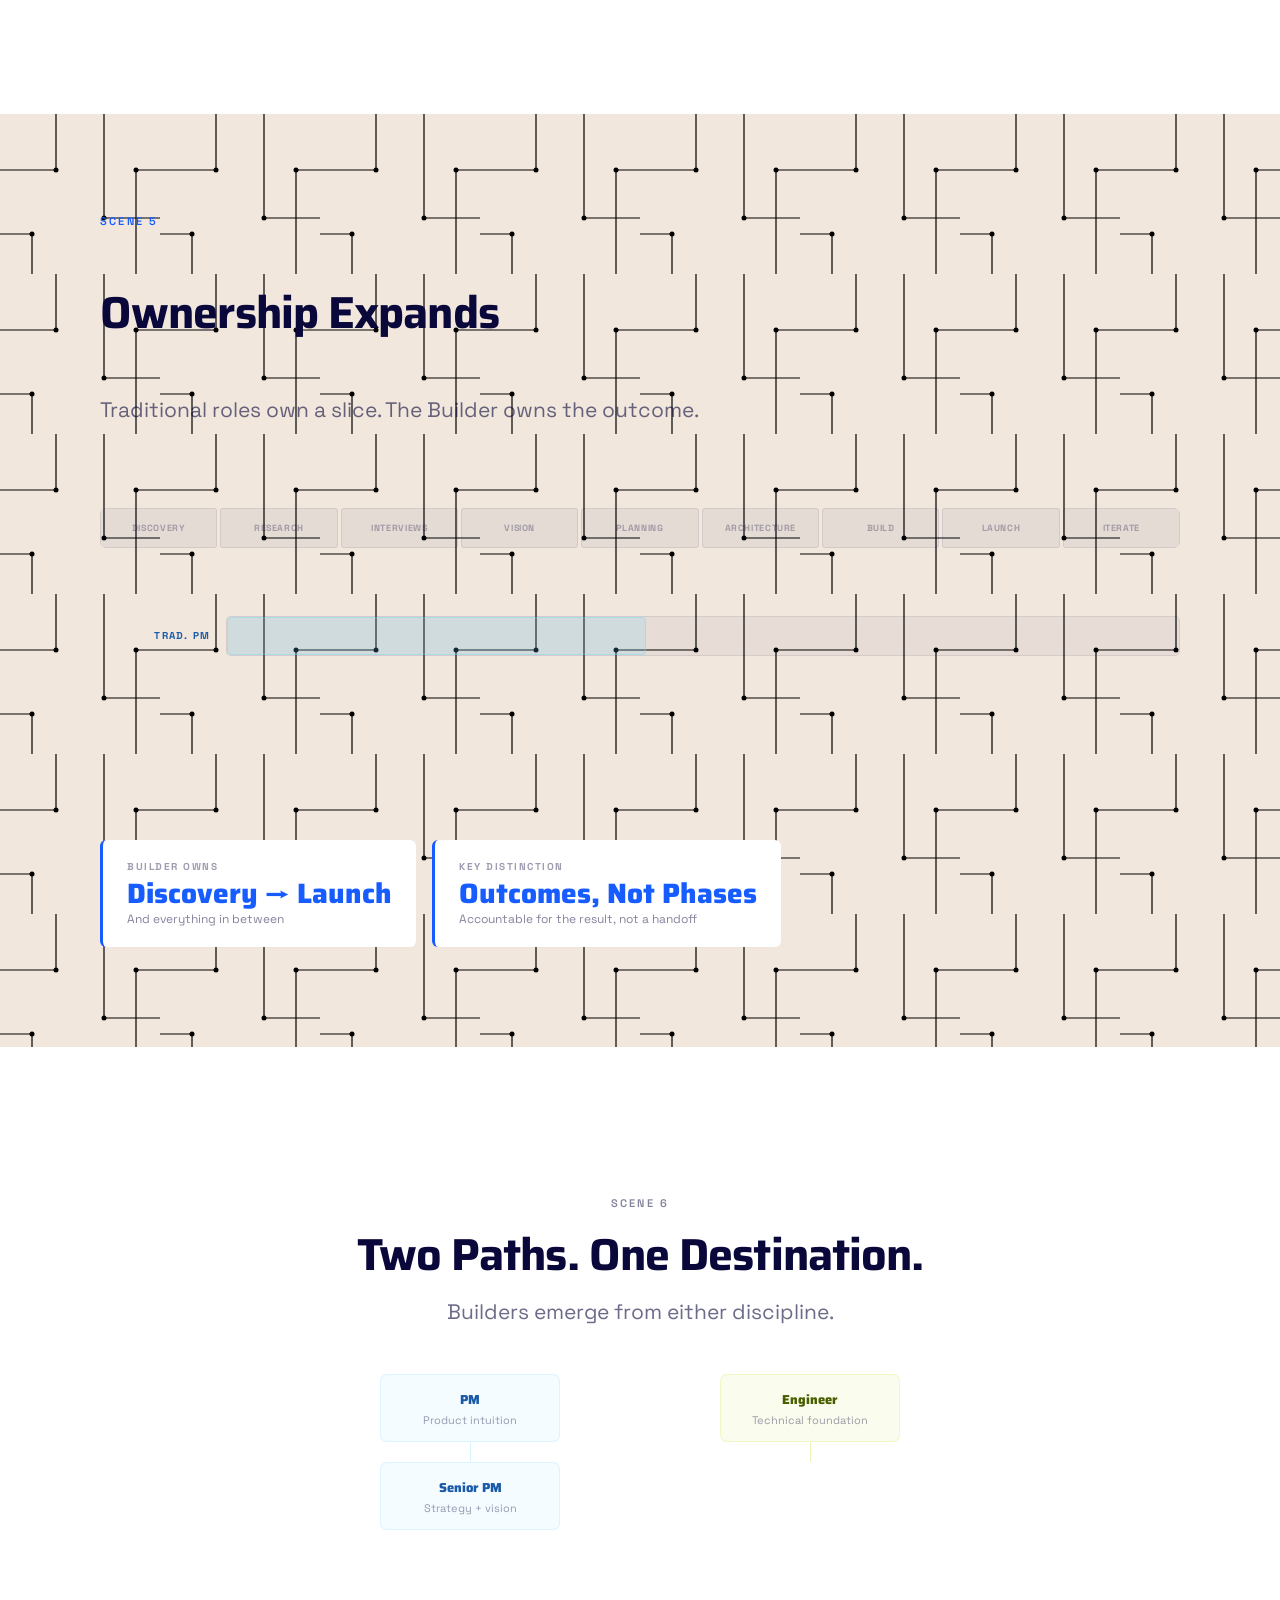
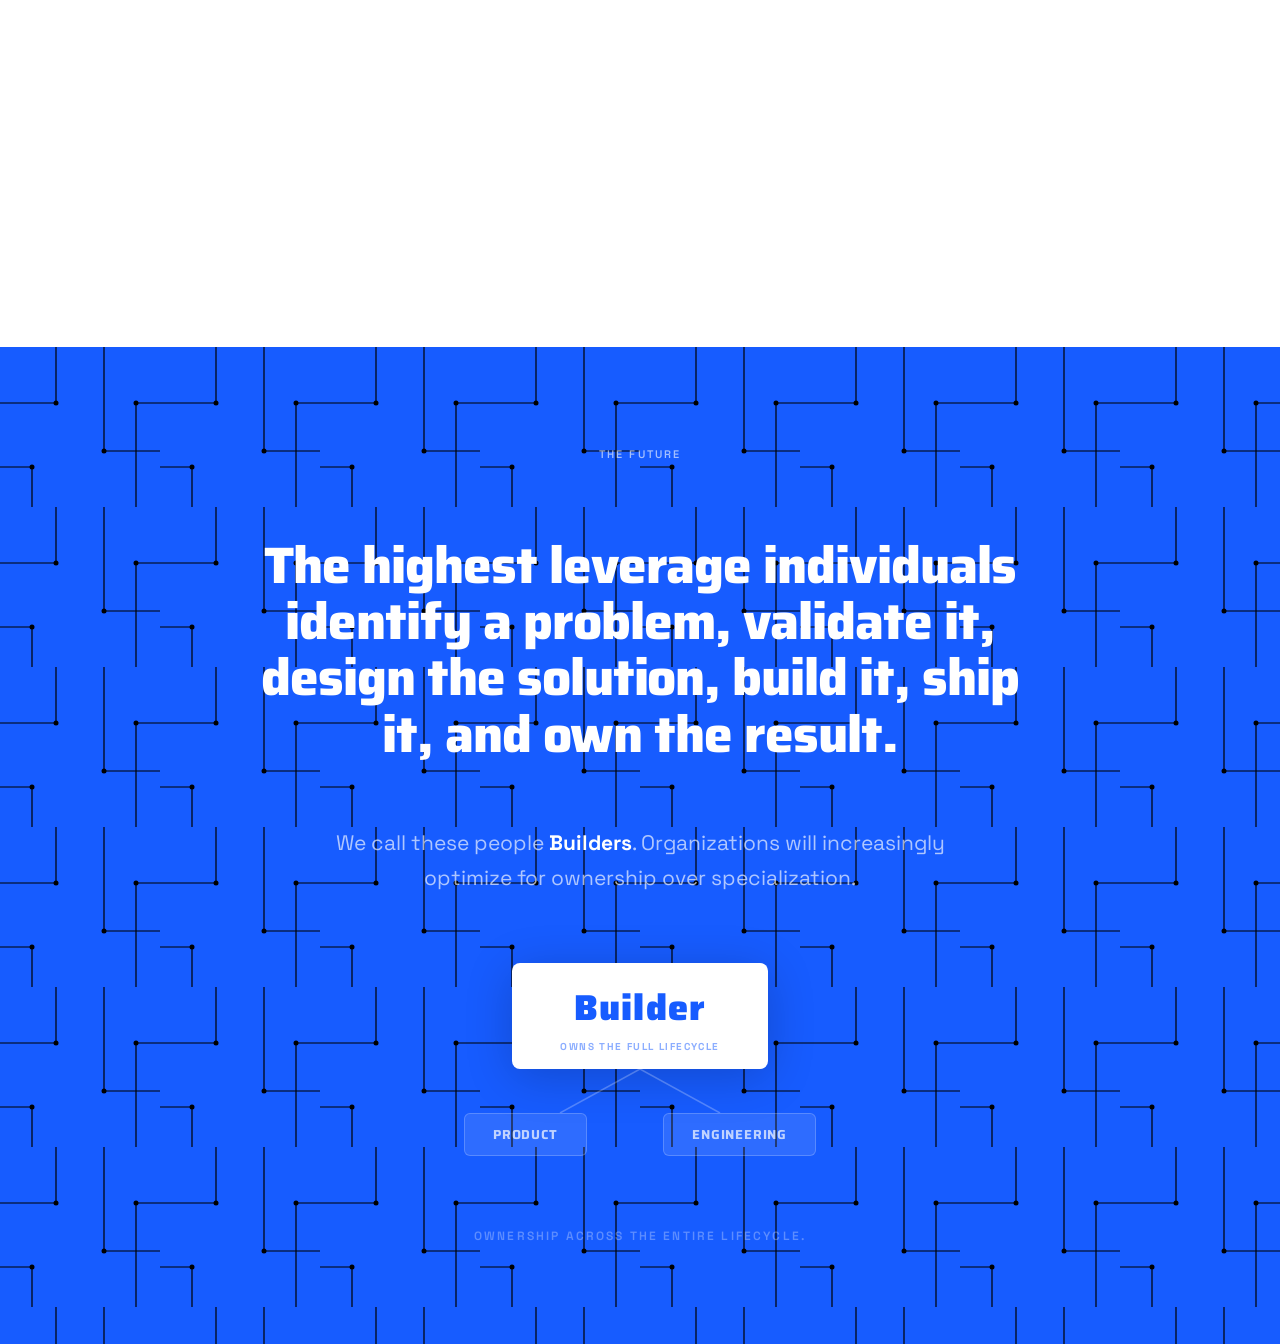
==== commit 3975c744: "Redesign builder presentation with ShipBob brand system Full visual rebuild: Saira/Space Grotesk typ" ====
--- a/builder-evolution.html
+++ b/builder-evolution.html
@@ -3,1179 +3,1336 @@
 <head>
 <meta charset="UTF-8">
 <meta name="viewport" content="width=device-width, initial-scale=1.0">
-<title>The Builder — Role Evolution in the Age of AI</title>
+<title>The Builder — ShipBob Engineering & Product</title>
 <link rel="preconnect" href="https://fonts.googleapis.com">
-<link href="https://fonts.googleapis.com/css2?family=Inter:wght@300;400;500;600;700;800&display=swap" rel="stylesheet">
+<link href="https://fonts.googleapis.com/css2?family=Saira:wght@300;400;500;600;700;800;900&family=Space+Grotesk:wght@300;400;500;600;700&display=swap" rel="stylesheet">
 <style>
 *,*::before,*::after{box-sizing:border-box;margin:0;padding:0}
 
+/* ── Brand tokens ─────────────────────────────── */
 :root {
-  --bg: #07070e;
-  --pm: #60a5fa;
-  --eng: #34d399;
-  --builder: #a78bfa;
-  --text: #ffffff;
-  --muted: rgba(255,255,255,0.35);
-  --subtle: rgba(255,255,255,0.06);
-  --border: rgba(255,255,255,0.08);
-  --ease: cubic-bezier(0.16,1,0.3,1);
-}
-
-html,body {
-  width:100%;height:100%;overflow:hidden;
-  background:var(--bg);
-  font-family:'Inter',-apple-system,BlinkMacSystemFont,sans-serif;
-  color:var(--text);
-  -webkit-font-smoothing:antialiased;
-}
-
-/* ── Layout ── */
-.deck { width:100%;height:100%;position:relative; }
-
-.scene {
-  position:absolute;inset:0;
-  display:flex;flex-direction:column;
-  align-items:center;justify-content:center;
-  padding:80px 48px 96px;
-  opacity:0;pointer-events:none;
-  transition:opacity 0.7s ease;
-}
-.scene.active { opacity:1;pointer-events:all; }
-
-/* ── Progress bar ── */
-.progress {
-  position:fixed;top:0;left:0;right:0;height:1px;
-  background:var(--border);z-index:200;
-}
-.progress-fill {
-  height:100%;
-  background:linear-gradient(90deg,rgba(99,102,241,0.6),rgba(139,92,246,0.8));
-  transition:width 0.6s var(--ease);
-}
-
-/* ── Scene counter ── */
-.counter {
-  position:fixed;top:28px;right:36px;
-  font-size:11px;font-weight:500;
-  letter-spacing:0.12em;text-transform:uppercase;
-  color:rgba(255,255,255,0.18);z-index:200;
-}
-
-/* ── Nav dots ── */
-.nav {
-  position:fixed;bottom:32px;left:50%;
-  transform:translateX(-50%);
-  display:flex;gap:6px;z-index:200;
-}
-.dot {
-  width:5px;height:5px;border-radius:50%;
-  background:rgba(255,255,255,0.15);
-  cursor:pointer;transition:all 0.3s ease;
-}
-.dot.on { width:20px;border-radius:2.5px;background:rgba(255,255,255,0.5); }
-
-/* ── Hint ── */
-.hint {
-  position:fixed;bottom:68px;left:50%;
-  transform:translateX(-50%);
-  font-size:10px;letter-spacing:0.18em;text-transform:uppercase;
-  color:rgba(255,255,255,0.12);
-  opacity:0;pointer-events:none;
-  animation:hintFade 4s ease 2s forwards;
-}
-@keyframes hintFade {
-  0%{opacity:0}20%{opacity:1}80%{opacity:1}100%{opacity:0}
-}
-
-/* ── Typography helpers ── */
+  --cobalt:   #175CFF;
+  --tan:      #F1E7DD;
+  --navy:     #0A083B;
+  --sky:      #79D7FF;
+  --green:    #D7EE6F;
+  --white:    #FFFFFF;
+  --cobalt-12: rgba(23,92,255,0.12);
+  --cobalt-20: rgba(23,92,255,0.20);
+  --cobalt-06: rgba(23,92,255,0.06);
+  --sky-15:   rgba(121,215,255,0.15);
+  --sky-30:   rgba(121,215,255,0.30);
+  --green-20: rgba(215,238,111,0.20);
+  --green-40: rgba(215,238,111,0.40);
+  --white-10: rgba(255,255,255,0.10);
+  --white-20: rgba(255,255,255,0.20);
+  --white-60: rgba(255,255,255,0.60);
+  --navy-08:  rgba(10,8,59,0.08);
+  --navy-15:  rgba(10,8,59,0.15);
+  --ease:     cubic-bezier(0.16,1,0.3,1);
+}
+
+html { scroll-behavior: smooth; }
+body {
+  font-family: 'Space Grotesk', -apple-system, sans-serif;
+  background: var(--tan);
+  color: var(--navy);
+  -webkit-font-smoothing: antialiased;
+  overflow-x: hidden;
+}
+
+/* ── Route-lines SVG pattern ─────────────────── */
+.route-bg {
+  position: relative;
+  overflow: hidden;
+}
+.route-bg::before {
+  content: '';
+  position: absolute;
+  inset: 0;
+  background-image: url("data:image/svg+xml,%3Csvg width='160' height='160' xmlns='http://www.w3.org/2000/svg'%3E%3Cpath d='M0 56 L56 56 L56 0' fill='none' stroke='currentColor' stroke-width='1.2'/%3E%3Cpath d='M104 0 L104 104 L160 104' fill='none' stroke='currentColor' stroke-width='1.2'/%3E%3Cpath d='M0 120 L32 120 L32 160' fill='none' stroke='currentColor' stroke-width='1.2'/%3E%3Cpath d='M136 160 L136 56 L160 56' fill='none' stroke='currentColor' stroke-width='1.2'/%3E%3Ccircle cx='56' cy='56' r='2.5' fill='currentColor'/%3E%3Ccircle cx='104' cy='104' r='2.5' fill='currentColor'/%3E%3Ccircle cx='32' cy='120' r='2.5' fill='currentColor'/%3E%3Ccircle cx='136' cy='56' r='2.5' fill='currentColor'/%3E%3C/svg%3E");
+  background-size: 160px 160px;
+  pointer-events: none;
+  z-index: 0;
+}
+.route-bg > * { position: relative; z-index: 1; }
+
+/* Route lines color per section */
+.on-cobalt::before { color: rgba(255,255,255,0.07); }
+.on-navy::before   { color: rgba(255,255,255,0.05); }
+.on-tan::before    { color: rgba(23,92,255,0.06); }
+
+/* ── Crosshatch texture ───────────────────────── */
+.xhatch::after {
+  content: '';
+  position: absolute;
+  inset: 0;
+  background-image:
+    repeating-linear-gradient(45deg, rgba(23,92,255,0.03) 0,rgba(23,92,255,0.03) 1px, transparent 1px, transparent 9px),
+    repeating-linear-gradient(-45deg,rgba(23,92,255,0.03) 0,rgba(23,92,255,0.03) 1px, transparent 1px, transparent 9px);
+  pointer-events: none;
+  z-index: 0;
+}
+
+/* ── Scroll reveal ───────────────────────────── */
+.r {
+  opacity: 0;
+  transform: translateY(20px);
+  transition: opacity 0.7s var(--ease), transform 0.7s var(--ease);
+}
+.r.on { opacity: 1; transform: translateY(0); }
+.r[data-d="1"] { transition-delay: 0.10s; }
+.r[data-d="2"] { transition-delay: 0.20s; }
+.r[data-d="3"] { transition-delay: 0.30s; }
+.r[data-d="4"] { transition-delay: 0.40s; }
+.r[data-d="5"] { transition-delay: 0.50s; }
+.r[data-d="6"] { transition-delay: 0.60s; }
+.r[data-d="7"] { transition-delay: 0.70s; }
+.r[data-d="8"] { transition-delay: 0.80s; }
+
+/* ── Layout helpers ──────────────────────────── */
+section {
+  min-height: 100vh;
+  display: flex;
+  flex-direction: column;
+  align-items: center;
+  justify-content: center;
+  padding: 100px 48px;
+}
+.inner {
+  width: 100%;
+  max-width: 1080px;
+  margin: 0 auto;
+}
+
+/* ── Typography ──────────────────────────────── */
 .eyebrow {
-  font-size:11px;font-weight:600;letter-spacing:0.18em;
-  text-transform:uppercase;color:var(--muted);
-  margin-bottom:36px;
-}
-.headline {
-  font-size:clamp(26px,3.5vw,48px);font-weight:700;
-  letter-spacing:-0.03em;line-height:1.15;
-  text-align:center;
-}
-.caption {
-  font-size:clamp(13px,1.4vw,16px);color:var(--muted);
-  text-align:center;line-height:1.7;margin-top:20px;
-}
-.caption em { color:rgba(255,255,255,0.7);font-style:normal; }
-
-/* ── Animation primitives ── */
-.rise {
-  opacity:0;transform:translateY(10px);
-  transition:opacity 0.6s var(--ease),transform 0.6s var(--ease);
-}
-.rise.in { opacity:1;transform:translateY(0); }
-
-@keyframes pulseRing {
-  0%,100%{box-shadow:0 0 0 0 rgba(167,139,250,0.15)}
-  50%{box-shadow:0 0 0 12px rgba(167,139,250,0)}
-}
-
-/* ============================================================
-   SCENE 1 — THE ERA OF SPECIALIZATION
-   ============================================================ */
-
-.s1-wrap {
-  display:flex;align-items:stretch;gap:0;
-  width:min(780px,88vw);height:min(400px,60vh);
-  position:relative;
-}
-.col {
-  flex:1;display:flex;flex-direction:column;
-  padding:28px 24px;
-  border:1px solid var(--border);
-}
-.col-pm {
-  background:rgba(96,165,250,0.04);
-  border-color:rgba(96,165,250,0.12);
-  border-radius:8px 0 0 8px;
-}
-.col-eng {
-  background:rgba(52,211,153,0.04);
-  border-color:rgba(52,211,153,0.12);
-  border-radius:0 8px 8px 0;
-}
-.col-head {
-  font-size:11px;font-weight:700;letter-spacing:0.14em;
-  text-transform:uppercase;margin-bottom:18px;
-}
-.col-pm .col-head { color:var(--pm); }
-.col-eng .col-head { color:var(--eng); }
-.col-item {
-  font-size:12px;font-weight:400;
-  color:rgba(255,255,255,0.45);
-  padding:7px 0;
-  border-bottom:1px solid rgba(255,255,255,0.05);
-  opacity:0;
-  transition:opacity 0.4s var(--ease),transform 0.4s var(--ease);
-}
-.col-pm .col-item { transform:translateX(-6px); }
-.col-eng .col-item { transform:translateX(6px); }
-.col-item.in { opacity:1;transform:translateX(0); }
-
-.wall {
-  width:3px;
-  background:rgba(255,255,255,0.1);
-  flex-shrink:0;position:relative;
-  transition:all 1.2s ease;
-}
-.wall.cracking {
-  background:rgba(255,255,255,0.04);
-  filter:drop-shadow(0 0 8px rgba(239,68,68,0.2));
-}
-.wall.gone { width:0;opacity:0; }
+  font-family: 'Space Grotesk', sans-serif;
+  font-size: 11px;
+  font-weight: 600;
+  letter-spacing: 0.2em;
+  text-transform: uppercase;
+  margin-bottom: 20px;
+}
+.eyebrow-cobalt { color: var(--cobalt); }
+.eyebrow-white  { color: var(--white-60); }
+.eyebrow-navy   { color: rgba(10,8,59,0.5); }
+
+h1, h2 {
+  font-family: 'Saira', sans-serif;
+  letter-spacing: -0.02em;
+  line-height: 1.1;
+}
+h1 { font-size: clamp(48px, 6vw, 88px); font-weight: 800; }
+h2 { font-size: clamp(28px, 3.5vw, 52px); font-weight: 700; }
+
+.lead {
+  font-size: clamp(16px, 1.8vw, 21px);
+  font-weight: 400;
+  line-height: 1.65;
+  max-width: 640px;
+}
+.caption-text {
+  font-size: clamp(13px, 1.3vw, 16px);
+  font-weight: 500;
+  font-style: italic;
+  line-height: 1.6;
+}
+
+/* ── Data callout card ───────────────────────── */
+.callout {
+  background: var(--white);
+  border-left: 3px solid var(--cobalt);
+  border-radius: 6px;
+  padding: 20px 24px;
+  display: inline-block;
+}
+.callout-label { font-size: 10px; font-weight: 700; letter-spacing: 0.15em; text-transform: uppercase; color: rgba(10,8,59,0.4); margin-bottom: 6px; }
+.callout-value { font-family: 'Saira', sans-serif; font-size: clamp(18px,2.2vw,28px); font-weight: 800; color: var(--cobalt); line-height: 1; }
+.callout-sub   { font-size: 12px; color: rgba(10,8,59,0.5); margin-top: 4px; }
+
+/* ── Tag / chip ──────────────────────────────── */
+.chip {
+  display: inline-flex; align-items: center; gap: 6px;
+  padding: 6px 14px;
+  border-radius: 99px;
+  font-size: 12px; font-weight: 600;
+  border: 1px solid;
+  letter-spacing: 0.02em;
+}
+
+/* ═══════════════════════════════════════════════
+   SECTION 0 — HERO  (Cobalt)
+═══════════════════════════════════════════════ */
+#hero {
+  background: var(--cobalt);
+  color: var(--white);
+  min-height: 100vh;
+  text-align: center;
+}
+#hero .inner { display: flex; flex-direction: column; align-items: center; gap: 0; }
+#hero h1 { color: var(--white); margin-bottom: 24px; }
+#hero .lead { color: var(--white-60); margin: 0 auto; text-align: center; }
+#hero .scroll-cue {
+  margin-top: 64px;
+  display: flex; flex-direction: column; align-items: center; gap: 8px;
+  font-size: 11px; font-weight: 600; letter-spacing: 0.15em; text-transform: uppercase;
+  color: var(--white-20);
+}
+.arrow-down {
+  width: 1px; height: 48px;
+  background: linear-gradient(to bottom, rgba(255,255,255,0.4), transparent);
+  animation: arrowPulse 2s ease-in-out infinite;
+}
+@keyframes arrowPulse {
+  0%,100%{opacity:0.3;transform:translateY(0)}
+  50%{opacity:1;transform:translateY(6px)}
+}
+.hero-overline {
+  display: flex; align-items: center; gap: 12px;
+  margin-bottom: 32px;
+}
+.hero-pill {
+  padding: 6px 16px; background: rgba(255,255,255,0.12);
+  border: 1px solid rgba(255,255,255,0.2);
+  border-radius: 99px;
+  font-size: 11px; font-weight: 600; letter-spacing: 0.14em;
+  text-transform: uppercase; color: rgba(255,255,255,0.7);
+}
+
+/* ═══════════════════════════════════════════════
+   SECTION 1 — OLD WORLD  (Tan)
+═══════════════════════════════════════════════ */
+#old-world { background: var(--tan); }
+#old-world .inner { display: flex; flex-direction: column; gap: 48px; }
+
+.split-header {
+  display: grid; grid-template-columns: 1fr auto 1fr; gap: 0;
+  align-items: stretch;
+  border: 1px solid var(--navy-15);
+  border-radius: 10px;
+  overflow: hidden;
+}
+.split-col {
+  padding: 32px 28px;
+}
+.split-col-pm  { background: rgba(121,215,255,0.08); }
+.split-col-eng { background: rgba(215,238,111,0.12); }
+.split-wall {
+  width: 3px;
+  background: var(--navy);
+  flex-shrink: 0;
+  opacity: 0.18;
+}
+.split-col-head {
+  font-family: 'Saira', sans-serif;
+  font-size: 13px; font-weight: 800;
+  letter-spacing: 0.12em; text-transform: uppercase;
+  margin-bottom: 20px;
+  display: flex; align-items: center; gap: 8px;
+}
+.col-head-dot {
+  width: 8px; height: 8px; border-radius: 50%; flex-shrink: 0;
+}
+.split-col-pm  .col-head-dot { background: var(--sky); border: 1px solid rgba(121,215,255,0.6); }
+.split-col-eng .col-head-dot { background: var(--green); border: 1px solid rgba(215,238,111,0.7); }
+.split-col-pm  .split-col-head { color: #1A5AA8; }
+.split-col-eng .split-col-head { color: #4A5E00; }
+
+.split-item {
+  font-size: 13px; font-weight: 400;
+  color: rgba(10,8,59,0.6);
+  padding: 8px 0;
+  border-bottom: 1px solid rgba(10,8,59,0.07);
+  display: flex; align-items: center; gap: 8px;
+}
+.split-item:last-child { border-bottom: none; }
+.split-item::before { content: '→'; font-size: 10px; color: rgba(10,8,59,0.25); flex-shrink: 0; }
 
 /* handoff token */
-.token {
-  position:absolute;
-  width:22px;height:22px;border-radius:50%;
-  background:rgba(255,255,255,0.85);
-  box-shadow:0 0 16px rgba(255,255,255,0.2);
-  top:50%;left:-230px;
-  transform:translateY(-50%);
-  transition:left 2.2s var(--ease),opacity 0.5s ease;
-  z-index:10;
-}
-.token.slide { left:230px; }
-
-.s1-caption {
-  margin-top:24px;text-align:center;
-  opacity:0;transition:opacity 0.7s ease;
-  font-size:13px;color:var(--muted);
-  font-style:italic;letter-spacing:0.02em;
-}
-.s1-caption.in { opacity:1; }
-
-/* ============================================================
-   SCENE 2 — COST OF HANDOFFS
-   ============================================================ */
-
-.s2-pipe {
-  display:flex;align-items:center;
-  width:min(680px,88vw);height:52px;
-  position:relative;margin-top:8px;overflow:visible;
-}
-.pipe-pm {
-  width:220px;height:100%;flex-shrink:0;
-  background:rgba(96,165,250,0.08);
-  border:1px solid rgba(96,165,250,0.18);
-  border-radius:5px 0 0 5px;
-  display:flex;align-items:center;justify-content:center;
-  font-size:11px;font-weight:700;letter-spacing:0.1em;
-  text-transform:uppercase;color:var(--pm);
-}
-.pipe-block {
-  flex:1;height:100%;
-  background:rgba(239,68,68,0.05);
-  border-top:1px solid rgba(239,68,68,0.15);
-  border-bottom:1px solid rgba(239,68,68,0.15);
-  display:flex;align-items:center;justify-content:center;
-  position:relative;overflow:hidden;
-  transition:background 0.5s ease;
-}
-.pipe-block.hot {
-  background:rgba(239,68,68,0.1);
-  border-color:rgba(239,68,68,0.3);
-}
-.pipe-eng {
-  width:220px;height:100%;flex-shrink:0;
-  background:rgba(52,211,153,0.08);
-  border:1px solid rgba(52,211,153,0.18);
-  border-radius:0 5px 5px 0;
-  display:flex;align-items:center;justify-content:center;
-  font-size:11px;font-weight:700;letter-spacing:0.1em;
-  text-transform:uppercase;color:var(--eng);
-}
-
-/* slow token */
+.handoff-row {
+  display: flex; align-items: center; gap: 0;
+  height: 52px;
+  position: relative;
+  overflow: visible;
+}
+.handoff-rail {
+  flex: 1; height: 1px;
+  background: linear-gradient(90deg, rgba(121,215,255,0.4) 0%, rgba(23,92,255,0.6) 50%, rgba(215,238,111,0.5) 100%);
+  position: relative;
+}
+.handoff-dot {
+  width: 20px; height: 20px;
+  border-radius: 50%;
+  background: var(--cobalt);
+  box-shadow: 0 0 0 4px rgba(23,92,255,0.15);
+  position: absolute; top: 50%;
+  transform: translateY(-50%) translateX(-50%);
+  left: 0;
+  transition: left 2s var(--ease);
+}
+.handoff-dot.slide { left: 100%; }
+.handoff-label {
+  font-size: 11px; font-weight: 600; letter-spacing: 0.08em;
+  color: rgba(10,8,59,0.35);
+  text-align: center; margin-top: 8px;
+}
+.old-world-caption {
+  text-align: center;
+  padding: 24px 28px;
+  background: var(--white);
+  border-radius: 8px;
+  border: 1px solid var(--navy-08);
+}
+.old-world-caption p {
+  font-family: 'Saira', sans-serif;
+  font-size: clamp(16px,2vw,22px);
+  font-weight: 600;
+  color: var(--navy);
+  opacity: 0.55;
+}
+
+/* ═══════════════════════════════════════════════
+   SECTION 2 — COST OF HANDOFFS  (White)
+═══════════════════════════════════════════════ */
+#handoffs { background: var(--white); }
+#handoffs .inner { display: flex; flex-direction: column; gap: 48px; }
+
+.pipeline-wrap { position: relative; }
+.pipeline {
+  display: grid;
+  grid-template-columns: 1fr 140px 1fr;
+  align-items: stretch;
+  border-radius: 8px;
+  overflow: hidden;
+  border: 1px solid var(--navy-08);
+  height: 72px;
+}
+.pipe-seg {
+  display: flex; align-items: center; justify-content: center;
+  font-family: 'Saira', sans-serif;
+  font-size: 13px; font-weight: 700; letter-spacing: 0.1em; text-transform: uppercase;
+}
+.pipe-pm  { background: rgba(121,215,255,0.1); color: #1A5AA8; border-right: 1px solid var(--navy-08); }
+.pipe-eng { background: rgba(215,238,111,0.15); color: #4A5E00; border-left: 1px solid var(--navy-08); }
+.pipe-gap {
+  background: rgba(220,38,38,0.05);
+  border-top: 1px solid rgba(220,38,38,0.15);
+  border-bottom: 1px solid rgba(220,38,38,0.15);
+  display: flex; flex-direction: column; align-items: center; justify-content: center;
+  gap: 3px;
+  transition: background 0.5s ease;
+  position: relative;
+}
+.pipe-gap.hot { background: rgba(220,38,38,0.10); border-color: rgba(220,38,38,0.3); }
+.pipe-gap-label { font-size: 10px; font-weight: 700; letter-spacing: 0.1em; text-transform: uppercase; color: rgba(220,38,38,0.6); }
+.pipe-gap-arrows { font-size: 14px; color: rgba(220,38,38,0.4); letter-spacing: -2px; }
+
+/* stalled token */
 .s2-token {
-  position:absolute;width:18px;height:18px;
-  border-radius:50%;background:rgba(255,255,255,0.8);
-  top:50%;transform:translateY(-50%);
-  left:-10px;z-index:10;
-  transition:left 1s var(--ease);
-}
-.s2-token.phase1 { left:210px; }
-.s2-token.phase2 {
-  left:225px;
-  transition:left 5s cubic-bezier(0.85,0,1,1),opacity 2s ease;
-  opacity:0.2;
-}
+  position: absolute;
+  width: 16px; height: 16px; border-radius: 50%;
+  background: var(--cobalt);
+  box-shadow: 0 0 0 3px rgba(23,92,255,0.2);
+  top: 50%; transform: translateY(-50%);
+  left: -16px;
+  transition: left 1s var(--ease);
+  z-index: 10;
+}
+.s2-token.p1 { left: calc(50% - 70px); }
+.s2-token.p2 { left: calc(50% - 16px); transition: left 5s cubic-bezier(0.9,0,1,1), opacity 2s ease; opacity: 0.15; }
 
 /* friction chips */
-.chips {
-  display:flex;flex-wrap:wrap;gap:8px;
-  justify-content:center;margin-top:28px;
-  max-width:520px;
-}
-.chip {
-  padding:5px 14px;border-radius:99px;
-  background:rgba(239,68,68,0.06);
-  border:1px solid rgba(239,68,68,0.14);
-  font-size:11px;font-weight:500;
-  color:rgba(239,68,68,0.65);
-  opacity:0;transform:scale(0.85);
-  transition:opacity 0.4s ease,transform 0.4s var(--ease);
-}
-.chip.in { opacity:1;transform:scale(1); }
-
-/* ============================================================
-   SCENE 3 — THE WALL DISSOLVES
-   ============================================================ */
-
-.s3-stage {
-  position:relative;
-  width:min(700px,88vw);height:min(280px,42vh);
-  margin:16px 0;
-}
-.s3-pm,.s3-eng {
-  position:absolute;top:0;
-  width:300px;height:100%;
-  border-radius:8px;
-  display:flex;align-items:center;justify-content:center;
-  font-size:13px;font-weight:700;letter-spacing:0.08em;
-  text-transform:uppercase;
-  transition:all 1.6s var(--ease);
-}
-.s3-pm {
-  left:0;
-  background:rgba(96,165,250,0.06);
-  border:1px solid rgba(96,165,250,0.15);
-  color:var(--pm);
-}
-.s3-eng {
-  right:0;
-  background:rgba(52,211,153,0.06);
-  border:1px solid rgba(52,211,153,0.15);
-  color:var(--eng);
-}
-.s3-wall {
-  position:absolute;left:50%;top:0;
-  transform:translateX(-50%);
-  width:3px;height:100%;
-  background:rgba(255,255,255,0.12);
-  transition:all 1.4s ease;
-}
-.s3-wall.gone { opacity:0;width:0; }
-
-/* force labels */
-.forces {
-  position:absolute;display:flex;flex-direction:column;gap:7px;
-  opacity:0;transition:opacity 0.6s ease;
-}
-.forces.in { opacity:1; }
-.force-l { left:16px;top:50%;transform:translateY(-50%); }
-.force-r { right:16px;top:50%;transform:translateY(-50%);text-align:right; }
+.friction-grid {
+  display: flex; flex-wrap: wrap; gap: 10px;
+  justify-content: center;
+}
+.fchip {
+  padding: 8px 18px;
+  background: rgba(220,38,38,0.05);
+  border: 1px solid rgba(220,38,38,0.15);
+  border-radius: 99px;
+  font-size: 12px; font-weight: 600;
+  color: rgba(180,20,20,0.7);
+  opacity: 0; transform: scale(0.9);
+  transition: opacity 0.4s var(--ease), transform 0.4s var(--ease);
+}
+.fchip.on { opacity: 1; transform: scale(1); }
+
+.handoffs-callout {
+  display: flex; gap: 24px; flex-wrap: wrap; justify-content: center;
+}
+
+/* ═══════════════════════════════════════════════
+   SECTION 3 — THE SHIFT  (Navy)
+═══════════════════════════════════════════════ */
+#shift {
+  background: var(--navy);
+  color: var(--white);
+}
+#shift .inner { display: flex; flex-direction: column; gap: 52px; }
+
+.dissolve-stage {
+  position: relative;
+  height: 220px;
+  width: 100%;
+  max-width: 780px;
+  margin: 0 auto;
+}
+.d-col {
+  position: absolute; top: 0;
+  width: 320px; height: 100%;
+  border-radius: 8px;
+  display: flex; align-items: center; justify-content: center;
+  flex-direction: column; gap: 10px;
+  font-family: 'Saira', sans-serif;
+  font-size: 14px; font-weight: 800;
+  letter-spacing: 0.1em; text-transform: uppercase;
+  transition: all 1.8s var(--ease);
+}
+.d-col-pm  { left: 0; background: rgba(121,215,255,0.08); border: 1px solid rgba(121,215,255,0.18); color: var(--sky); }
+.d-col-eng { right: 0; background: rgba(215,238,111,0.08); border: 1px solid rgba(215,238,111,0.18); color: var(--green); }
+.d-wall {
+  position: absolute; left: 50%; top: 0;
+  transform: translateX(-50%);
+  width: 3px; height: 100%;
+  background: rgba(255,255,255,0.18);
+  transition: all 1.6s ease;
+}
+.d-wall.gone { opacity: 0; width: 0; }
+.d-col-pm.merge  { left: 80px; opacity: 0.6; }
+.d-col-eng.merge { right: 80px; opacity: 0.6; }
+
+/* force pills */
+.forces-row {
+  display: flex; justify-content: space-between; align-items: flex-start;
+  max-width: 780px; margin: 0 auto; width: 100%;
+  opacity: 0; transition: opacity 0.6s ease;
+}
+.forces-row.on { opacity: 1; }
+.force-list { display: flex; flex-direction: column; gap: 8px; }
 .force-item {
-  font-size:10px;font-weight:500;
-  color:rgba(255,255,255,0.4);letter-spacing:0.06em;
-}
-/* arrows pointing inward */
-.force-l .force-item::before { content:'→ '; color:rgba(167,139,250,0.4); }
-.force-r .force-item::after  { content:' ←'; color:rgba(167,139,250,0.4); }
-
-/* overlap state */
-.s3-stage.overlapping .s3-pm { left:80px; }
-.s3-stage.overlapping .s3-eng { right:80px; }
-
-/* ============================================================
-   SCENE 4 — THE SPECTRUM + BUILDER ELEVATED
-   ============================================================ */
-
-.s4-wrap {
-  width:min(820px,90vw);
-  position:relative;
-  padding-top:80px; /* room for elevated builder */
-}
-
-/* Elevated builder above spectrum */
-.s4-elevated {
-  position:absolute;top:0;left:50%;transform:translateX(-50%);
-  display:flex;flex-direction:column;align-items:center;gap:6px;
-  opacity:0;transition:opacity 0.7s var(--ease);
-}
-.s4-elevated.in { opacity:1; }
-.s4-elevated-badge {
-  padding:10px 28px;
-  background:rgba(167,139,250,0.1);
-  border:1px solid rgba(167,139,250,0.35);
-  border-radius:6px;
-  font-size:14px;font-weight:700;
-  color:var(--builder);letter-spacing:0.05em;
-  animation:pulseRing 2.5s ease-in-out infinite;
-}
-.s4-elevated-sub {
-  font-size:10px;color:rgba(167,139,250,0.5);
-  letter-spacing:0.08em;text-transform:uppercase;
-}
-.s4-stem {
-  width:1px;height:36px;
-  background:linear-gradient(to bottom,rgba(167,139,250,0.35),transparent);
-  margin-bottom:-2px;
-}
-
-/* spectrum line */
-.spectrum-line {
-  height:2px;border-radius:1px;
-  background:linear-gradient(90deg,
-    rgba(96,165,250,0.3) 0%,
-    rgba(167,139,250,0.6) 50%,
-    rgba(52,211,153,0.3) 100%);
-  position:relative;
-  opacity:0;transition:opacity 0.7s ease;
-}
-.spectrum-line.in { opacity:1; }
-.spec-end {
-  position:absolute;bottom:10px;
-  font-size:10px;font-weight:600;letter-spacing:0.12em;
-  text-transform:uppercase;
-}
-.spec-end.l { left:0;color:rgba(96,165,250,0.5); }
-.spec-end.r { right:0;color:rgba(52,211,153,0.5); }
-
-/* persona dots on spectrum */
+  font-size: 12px; font-weight: 500;
+  color: rgba(255,255,255,0.45);
+  display: flex; align-items: center; gap: 6px;
+}
+.force-item.right { flex-direction: row-reverse; }
+.force-arrow { color: rgba(121,215,255,0.5); font-size: 10px; }
+
+.shift-quote {
+  text-align: center;
+  font-family: 'Saira', sans-serif;
+  font-size: clamp(18px,2.5vw,32px);
+  font-weight: 700;
+  color: rgba(255,255,255,0.5);
+  line-height: 1.3;
+  opacity: 0; transition: opacity 0.8s ease;
+  max-width: 680px; margin: 0 auto;
+}
+.shift-quote.on { opacity: 1; }
+.shift-quote em { color: var(--white); font-style: normal; }
+
+/* ═══════════════════════════════════════════════
+   SECTION 4 — THE SPECTRUM  (White)
+═══════════════════════════════════════════════ */
+#spectrum { background: var(--white); }
+#spectrum .inner { display: flex; flex-direction: column; gap: 48px; }
+
+.spectrum-stage {
+  position: relative;
+  padding-top: 100px; /* room for elevated builder */
+  width: 100%;
+}
+
+/* Builder elevated box */
+.builder-elevated {
+  position: absolute; top: 0; left: 50%;
+  transform: translateX(-50%);
+  display: flex; flex-direction: column; align-items: center; gap: 0;
+  opacity: 0; transition: opacity 0.7s var(--ease);
+  z-index: 10;
+}
+.builder-elevated.on { opacity: 1; }
+.builder-elevated-badge {
+  background: var(--cobalt);
+  color: var(--white);
+  padding: 12px 32px; border-radius: 7px;
+  font-family: 'Saira', sans-serif;
+  font-size: 16px; font-weight: 800; letter-spacing: 0.06em;
+  text-align: center;
+  box-shadow: 0 8px 32px rgba(23,92,255,0.25);
+}
+.builder-elevated-sub {
+  font-size: 10px; font-weight: 600;
+  letter-spacing: 0.12em; text-transform: uppercase;
+  color: rgba(23,92,255,0.5); margin-top: 4px;
+}
+.builder-stem {
+  width: 1px; height: 36px;
+  background: linear-gradient(to bottom, rgba(23,92,255,0.4), transparent);
+}
+
+/* Spectrum bar */
+.spectrum-bar-wrap {
+  position: relative; margin: 0 0 64px;
+}
+.spectrum-bar {
+  height: 3px;
+  background: linear-gradient(90deg, rgba(121,215,255,0.5) 0%, var(--cobalt) 50%, rgba(215,238,111,0.6) 100%);
+  border-radius: 2px;
+  opacity: 0; transition: opacity 0.7s ease;
+}
+.spectrum-bar.on { opacity: 1; }
+.spec-label {
+  position: absolute; top: -28px;
+  font-size: 10px; font-weight: 700; letter-spacing: 0.14em; text-transform: uppercase;
+}
+.spec-label.l { left: 0; color: #1A5AA8; }
+.spec-label.r { right: 0; color: #4A5E00; }
+
+/* Persona dots */
 .persona {
-  position:absolute;top:50%;transform:translate(-50%,-50%);
-  display:flex;flex-direction:column;align-items:center;
-  opacity:0;transition:opacity 0.5s ease;
-}
-.persona.in { opacity:1; }
-.pdot {
-  width:9px;height:9px;border-radius:50%;
-  background:rgba(255,255,255,0.2);
-}
-.pdot.builder-dot {
-  width:13px;height:13px;
-  background:rgba(167,139,250,0.3);
-  border:1px solid rgba(167,139,250,0.5);
-  opacity:0.4; /* dimmed — builder is above */
-}
-.plabel {
-  position:absolute;top:16px;
-  font-size:10px;font-weight:500;
-  color:rgba(255,255,255,0.35);
-  white-space:nowrap;
-  left:50%;transform:translateX(-50%);
-}
-.plabel.builder-label {
-  color:rgba(167,139,250,0.4);
-  font-size:10px;font-style:italic;
-}
-
-.s4-note {
-  text-align:center;margin-top:32px;
-  font-size:12px;color:rgba(255,255,255,0.25);
-  letter-spacing:0.04em;
-  opacity:0;transition:opacity 0.7s ease;
-}
-.s4-note.in { opacity:1; }
-
-/* ============================================================
-   SCENE 5 — OWNERSHIP EXPANDS
-   ============================================================ */
-
-.s5-wrap {
-  width:min(900px,94vw);
-}
-
-/* phase track */
+  position: absolute; top: 50%;
+  transform: translate(-50%, -50%);
+  display: flex; flex-direction: column; align-items: center;
+  opacity: 0; transition: opacity 0.5s ease;
+}
+.persona.on { opacity: 1; }
+.persona-dot {
+  width: 10px; height: 10px; border-radius: 50%;
+  border: 2px solid;
+}
+.persona-label {
+  position: absolute; top: 18px;
+  font-size: 10px; font-weight: 600;
+  color: rgba(10,8,59,0.4);
+  white-space: nowrap;
+  left: 50%; transform: translateX(-50%);
+}
+
+/* Spectrum note */
+.spectrum-insight {
+  display: flex; justify-content: center;
+}
+.insight-card {
+  background: var(--tan);
+  border-radius: 8px;
+  padding: 20px 28px;
+  max-width: 560px;
+  text-align: center;
+  border: 1px solid var(--navy-08);
+}
+.insight-card p {
+  font-size: 14px; font-weight: 500;
+  color: rgba(10,8,59,0.55);
+  line-height: 1.6;
+}
+.insight-card strong { color: var(--cobalt); font-weight: 700; }
+
+/* ═══════════════════════════════════════════════
+   SECTION 5 — LIFECYCLE  (Tan)
+═══════════════════════════════════════════════ */
+#lifecycle { background: var(--tan); }
+#lifecycle .inner { display: flex; flex-direction: column; gap: 40px; }
+
+/* Phase track */
 .phase-track {
-  display:flex;gap:3px;margin-bottom:32px;
+  display: flex; gap: 3px;
+  border-radius: 6px; overflow: hidden;
 }
 .phase {
-  flex:1;height:36px;border-radius:3px;
-  display:flex;align-items:center;justify-content:center;
-  font-size:9px;font-weight:700;letter-spacing:0.06em;
-  text-transform:uppercase;
-  background:rgba(255,255,255,0.03);
-  border:1px solid rgba(255,255,255,0.07);
-  color:rgba(255,255,255,0.2);
-  transition:all 0.5s ease;
-  white-space:nowrap;
-  overflow:hidden;
-}
-
-/* ownership rows */
-.own-rows { display:flex;flex-direction:column;gap:16px; }
+  flex: 1; height: 40px;
+  display: flex; align-items: center; justify-content: center;
+  font-size: 9px; font-weight: 700; letter-spacing: 0.07em; text-transform: uppercase;
+  background: rgba(10,8,59,0.05);
+  color: rgba(10,8,59,0.3);
+  border: 1px solid rgba(10,8,59,0.08);
+  border-radius: 3px;
+  white-space: nowrap; overflow: hidden;
+}
+
+/* Ownership rows */
+.own-section { display: flex; flex-direction: column; gap: 14px; }
 .own-row {
-  display:flex;align-items:center;gap:16px;
-  opacity:0;transform:translateY(6px);
-  transition:opacity 0.6s var(--ease),transform 0.6s var(--ease);
-}
-.own-row.in { opacity:1;transform:translateY(0); }
-.own-label {
-  width:100px;flex-shrink:0;
-  font-size:10px;font-weight:700;
-  letter-spacing:0.1em;text-transform:uppercase;
-  text-align:right;
-}
-.own-bar {
-  flex:1;height:36px;border-radius:4px;
-  background:rgba(255,255,255,0.02);
-  border:1px solid rgba(255,255,255,0.05);
-  position:relative;overflow:hidden;
-}
-.own-fill {
-  position:absolute;top:0;left:0;height:100%;
-  border-radius:4px;width:0;
-  transition:width 1.4s var(--ease);
-  display:flex;align-items:center;padding-left:14px;
-  font-size:10px;font-weight:700;
-  letter-spacing:0.08em;text-transform:uppercase;
-}
-.own-fill.right-align {
-  left:auto;right:0;
-  padding-left:0;padding-right:14px;
-  justify-content:flex-end;
-}
-
-.s5-caption {
-  margin-top:24px;text-align:center;
-  font-size:12px;color:rgba(255,255,255,0.25);
-  font-style:italic;
-  opacity:0;transition:opacity 0.6s ease;
-}
-.s5-caption.in { opacity:1; }
-
-/* ============================================================
-   SCENE 6 — TWO PATHS
-   ============================================================ */
-
-.s6-paths {
-  display:flex;gap:clamp(48px,8vw,120px);
-  align-items:flex-start;
-  margin-top:4px;
-}
-.s6-path { display:flex;flex-direction:column;align-items:center; }
-.pnode {
-  width:min(160px,34vw);
-  padding:12px 16px;border-radius:6px;
-  text-align:center;
-  opacity:0;transform:translateY(-6px);
-  transition:opacity 0.5s var(--ease),transform 0.5s var(--ease);
-}
-.pnode.in { opacity:1;transform:translateY(0); }
-.pnode-pm {
-  background:rgba(96,165,250,0.06);
-  border:1px solid rgba(96,165,250,0.14);
-}
-.pnode-eng {
-  background:rgba(52,211,153,0.06);
-  border:1px solid rgba(52,211,153,0.14);
-}
-.pnode-dim {
-  border-style:dashed !important;
-  opacity:0.5 !important;
-}
-.pnode-title { font-size:12px;font-weight:700; }
-.pnode-pm .pnode-title { color:var(--pm); }
-.pnode-eng .pnode-title { color:var(--eng); }
-.pnode-sub { font-size:10px;color:rgba(255,255,255,0.3);margin-top:2px; }
-
-.parrow {
-  width:1px;height:22px;
-  opacity:0;transition:opacity 0.4s ease;
-}
-.parrow.in { opacity:1; }
-.parrow-pm { background:rgba(96,165,250,0.2); }
-.parrow-eng { background:rgba(52,211,153,0.2); }
+  display: grid; grid-template-columns: 110px 1fr;
+  align-items: center; gap: 16px;
+  opacity: 0; transform: translateY(8px);
+  transition: opacity 0.6s var(--ease), transform 0.6s var(--ease);
+}
+.own-row.on { opacity: 1; transform: translateY(0); }
+.own-row-label {
+  font-size: 10px; font-weight: 700; letter-spacing: 0.12em;
+  text-transform: uppercase; text-align: right;
+}
+.own-bar-track {
+  height: 40px; border-radius: 5px;
+  background: rgba(10,8,59,0.04);
+  border: 1px solid rgba(10,8,59,0.08);
+  position: relative; overflow: hidden;
+}
+.own-bar-fill {
+  position: absolute; top: 0; height: 100%;
+  border-radius: 4px; width: 0;
+  transition: width 1.4s var(--ease);
+  display: flex; align-items: center;
+  font-size: 10px; font-weight: 700; letter-spacing: 0.06em;
+}
+.own-bar-fill.from-right { left: auto; right: 0; justify-content: flex-end; padding-right: 12px; }
+.own-bar-fill.from-left  { left: 0; padding-left: 12px; }
+
+/* PM fill */
+.fill-pm { background: rgba(121,215,255,0.2); border: 1px solid rgba(121,215,255,0.4); color: #1A5AA8; }
+/* Eng fill */
+.fill-eng { background: rgba(215,238,111,0.25); border: 1px solid rgba(215,238,111,0.5); color: #4A5E00; }
+/* Builder fill */
+.fill-builder { background: var(--cobalt); color: var(--white); box-shadow: 0 4px 20px rgba(23,92,255,0.25); }
+
+.lifecycle-callouts {
+  display: flex; gap: 16px; flex-wrap: wrap;
+}
+
+/* ═══════════════════════════════════════════════
+   SECTION 6 — TWO PATHS  (White)
+═══════════════════════════════════════════════ */
+#paths { background: var(--white); }
+#paths .inner { display: flex; flex-direction: column; gap: 0; align-items: center; }
+
+.paths-grid {
+  display: grid;
+  grid-template-columns: 1fr 60px 1fr;
+  width: 100%; max-width: 700px;
+  margin-bottom: 0;
+  gap: 0;
+}
+.path-col { display: flex; flex-direction: column; align-items: center; }
+.path-center { display: flex; flex-direction: column; align-items: center; }
+
+.pn { /* path node */
+  width: 180px; max-width: 100%;
+  padding: 14px 18px;
+  border-radius: 7px;
+  text-align: center;
+  opacity: 0; transform: translateY(-8px);
+  transition: opacity 0.5s var(--ease), transform 0.5s var(--ease);
+}
+.pn.on { opacity: 1; transform: translateY(0); }
+.pn-pm  { background: rgba(121,215,255,0.08); border: 1px solid rgba(121,215,255,0.2); }
+.pn-eng { background: rgba(215,238,111,0.12); border: 1px solid rgba(215,238,111,0.3); }
+.pn-dim { border-style: dashed !important; opacity: 0 !important; }
+.pn-dim.on { opacity: 0.5 !important; }
+.pn-title { font-family:'Saira',sans-serif; font-size: 13px; font-weight: 800; }
+.pn-pm  .pn-title { color: #1A5AA8; }
+.pn-eng .pn-title { color: #4A5E00; }
+.pn-sub  { font-size: 11px; color: rgba(10,8,59,0.4); margin-top: 3px; }
+
+.path-arrow-v {
+  width: 1px; height: 20px;
+  opacity: 0; transition: opacity 0.4s ease;
+}
+.path-arrow-v.on { opacity: 1; }
+.arrow-pm  { background: rgba(121,215,255,0.3); }
+.arrow-eng { background: rgba(215,238,111,0.5); }
 
 /* convergence */
-.s6-merge {
-  margin-top:12px;
-  display:flex;flex-direction:column;align-items:center;
-  opacity:0;transition:opacity 0.7s var(--ease);
-}
-.s6-merge.in { opacity:1; }
-.merge-lines svg { display:block; }
-.s6-builder-badge {
-  padding:14px 36px;
-  background:rgba(167,139,250,0.09);
-  border:1px solid rgba(167,139,250,0.32);
-  border-radius:8px;text-align:center;
-  animation:pulseRing 2.5s ease-in-out infinite;
-}
-.s6-builder-badge-title {
-  font-size:16px;font-weight:800;
-  color:var(--builder);letter-spacing:0.04em;
-}
-.s6-builder-badge-sub {
-  font-size:10px;color:rgba(167,139,250,0.45);
-  margin-top:3px;letter-spacing:0.06em;
-}
-
-/* ============================================================
-   SCENE 7 — THE FUTURE
-   ============================================================ */
-
-.s7-wrap {
-  max-width:min(720px,90vw);
-  display:flex;flex-direction:column;align-items:center;
-  gap:0;
-}
-
-.s7-body {
-  font-size:clamp(15px,2vw,20px);
-  font-weight:400;
-  color:rgba(255,255,255,0.5);
-  line-height:1.75;text-align:center;
-  margin-bottom:20px;
-}
-.s7-body em { color:rgba(255,255,255,0.85);font-style:normal;font-weight:500; }
-.s7-body strong { color:var(--builder);font-weight:700; }
-
-.s7-diagram {
-  margin-top:36px;
-  display:flex;flex-direction:column;align-items:center;gap:0;
-  opacity:0;transition:opacity 0.7s var(--ease);
-}
-.s7-diagram.in { opacity:1; }
-
-/* Builder node at top */
-.s7-builder-top {
-  padding:12px 36px;
-  background:rgba(167,139,250,0.1);
-  border:1px solid rgba(167,139,250,0.4);
-  border-radius:7px;
-  font-size:16px;font-weight:800;
-  color:var(--builder);letter-spacing:0.04em;
-  text-align:center;
-  animation:pulseRing 2.5s ease-in-out infinite;
-}
-.s7-builder-label {
-  font-size:9px;font-weight:500;
-  color:rgba(167,139,250,0.4);
-  letter-spacing:0.12em;text-transform:uppercase;
-  margin-top:4px;
-}
-
-.s7-tree-lines {
-  display:block;overflow:visible;
-  margin-top:2px;
-}
-
-.s7-peers {
-  display:flex;gap:clamp(32px,6vw,80px);
-  margin-top:0;
-}
-.s7-peer {
-  padding:9px 24px;
-  border-radius:5px;
-  font-size:12px;font-weight:700;
-  letter-spacing:0.06em;text-transform:uppercase;
-  text-align:center;
-}
-.s7-peer-pm {
-  background:rgba(96,165,250,0.06);
-  border:1px solid rgba(96,165,250,0.14);
-  color:rgba(96,165,250,0.6);
-}
-.s7-peer-eng {
-  background:rgba(52,211,153,0.06);
-  border:1px solid rgba(52,211,153,0.14);
-  color:rgba(52,211,153,0.6);
-}
-
-.s7-tagline {
-  font-size:11px;color:rgba(255,255,255,0.2);
-  letter-spacing:0.1em;margin-top:20px;
-  opacity:0;transition:opacity 0.7s ease;
-  text-transform:uppercase;
-}
-.s7-tagline.in { opacity:1; }
+.convergence {
+  display: flex; flex-direction: column; align-items: center;
+  width: 100%; max-width: 700px;
+  opacity: 0; transition: opacity 0.7s var(--ease);
+}
+.convergence.on { opacity: 1; }
+.conv-lines svg { display: block; }
+.builder-node {
+  background: var(--cobalt);
+  color: var(--white);
+  border-radius: 8px;
+  padding: 18px 40px;
+  text-align: center;
+  box-shadow: 0 8px 40px rgba(23,92,255,0.2);
+}
+.builder-node-title {
+  font-family: 'Saira', sans-serif;
+  font-size: 22px; font-weight: 900; letter-spacing: 0.04em;
+}
+.builder-node-sub { font-size: 11px; color: rgba(255,255,255,0.6); margin-top: 4px; letter-spacing: 0.08em; }
+
+.paths-caption {
+  margin-top: 32px;
+  font-size: 15px; font-weight: 500; font-style: italic;
+  color: rgba(10,8,59,0.4); text-align: center;
+  opacity: 0; transition: opacity 0.7s ease;
+}
+.paths-caption.on { opacity: 1; }
+
+/* ═══════════════════════════════════════════════
+   SECTION 7 — THE FUTURE  (Cobalt)
+═══════════════════════════════════════════════ */
+#future {
+  background: var(--cobalt);
+  color: var(--white);
+}
+#future .inner { display: flex; flex-direction: column; gap: 56px; align-items: center; text-align: center; }
+
+#future .lead { color: rgba(255,255,255,0.65); margin: 0 auto; }
+#future .lead em { color: var(--white); font-style: normal; font-weight: 600; }
+#future .lead strong { color: var(--white); font-weight: 800; }
+
+/* hierarchy diagram */
+.hierarchy {
+  display: flex; flex-direction: column; align-items: center; gap: 0;
+  opacity: 0; transition: opacity 0.7s var(--ease);
+}
+.hierarchy.on { opacity: 1; }
+
+.hier-builder {
+  background: var(--white);
+  border-radius: 8px;
+  padding: 16px 48px;
+  text-align: center;
+  box-shadow: 0 8px 48px rgba(0,0,0,0.2);
+}
+.hier-builder-title {
+  font-family: 'Saira', sans-serif;
+  font-size: clamp(22px,3vw,36px); font-weight: 900;
+  color: var(--cobalt); letter-spacing: 0.03em;
+}
+.hier-builder-label {
+  font-size: 10px; font-weight: 700; letter-spacing: 0.14em;
+  text-transform: uppercase; color: rgba(23,92,255,0.5);
+  margin-top: 4px;
+}
+
+.hier-tree svg { display: block; margin: 0 auto; }
+
+.hier-peers {
+  display: flex; gap: clamp(32px,6vw,80px);
+}
+.hier-peer {
+  padding: 10px 28px; border-radius: 6px;
+  font-family: 'Saira', sans-serif;
+  font-size: 13px; font-weight: 700; letter-spacing: 0.06em;
+  text-transform: uppercase;
+}
+.hier-peer-pm  { background: rgba(255,255,255,0.1); border: 1px solid rgba(255,255,255,0.2); color: rgba(255,255,255,0.7); }
+.hier-peer-eng { background: rgba(255,255,255,0.1); border: 1px solid rgba(255,255,255,0.2); color: rgba(255,255,255,0.7); }
+
+.final-statement {
+  font-family: 'Saira', sans-serif;
+  font-size: clamp(28px,4vw,52px);
+  font-weight: 800; letter-spacing: -0.02em;
+  line-height: 1.1; color: var(--white);
+  max-width: 760px; margin: 0 auto;
+}
+.final-tagline {
+  font-size: 12px; font-weight: 600;
+  letter-spacing: 0.18em; text-transform: uppercase;
+  color: rgba(255,255,255,0.3);
+  margin-top: 16px;
+}
+
+/* ── Nav dots (fixed) ─────────────────────────── */
+.site-nav {
+  position: fixed; right: 28px; top: 50%;
+  transform: translateY(-50%);
+  display: flex; flex-direction: column; gap: 8px;
+  z-index: 500;
+}
+.snav-dot {
+  width: 5px; height: 5px; border-radius: 50%;
+  background: rgba(10,8,59,0.2);
+  cursor: pointer;
+  transition: all 0.3s ease;
+}
+.snav-dot.active { background: var(--cobalt); height: 18px; border-radius: 2.5px; }
+
+/* on cobalt/navy, dots are white */
+.site-nav.light .snav-dot { background: rgba(255,255,255,0.25); }
+.site-nav.light .snav-dot.active { background: var(--white); }
+
+/* ── Responsive ──────────────────────────────── */
+@media (max-width: 700px) {
+  section { padding: 80px 24px; }
+  .split-header { grid-template-columns: 1fr; }
+  .split-wall { display: none; }
+  .pipeline { grid-template-columns: 1fr; height: auto; }
+  .pipe-gap { height: 48px; }
+  .paths-grid { grid-template-columns: 1fr; gap: 0; }
+  .path-center { display: none; }
+  .own-row { grid-template-columns: 80px 1fr; }
+}
 </style>
 </head>
 <body>
 
-<div class="deck" id="deck">
-
-  <div class="progress"><div class="progress-fill" id="pbar" style="width:14.28%"></div></div>
-  <div class="counter" id="counter">1 / 7</div>
-  <div class="nav" id="nav"></div>
-  <div class="hint">Click or press → to advance</div>
-
-  <!-- ══════════════════════════════════════════
-       SCENE 1 — THE ERA OF SPECIALIZATION
-  ══════════════════════════════════════════ -->
-  <div class="scene active" id="s1">
-    <div class="eyebrow rise" id="s1-ey">The Era of Specialization</div>
-
-    <div class="s1-wrap">
-      <div class="col col-pm" id="s1-cpm">
-        <div class="col-head">Product Management</div>
-        <div class="col-item" data-i="0">User Research</div>
-        <div class="col-item" data-i="1">Customer Discovery</div>
-        <div class="col-item" data-i="2">Stakeholder Alignment</div>
-        <div class="col-item" data-i="3">Requirements</div>
-        <div class="col-item" data-i="4">Prioritization</div>
-        <div class="col-item" data-i="5">Epic &amp; Story Creation</div>
-      </div>
-
-      <div class="wall" id="s1-wall">
-        <div class="token" id="s1-tok"></div>
-      </div>
-
-      <div class="col col-eng" id="s1-ceng">
-        <div class="col-head">Engineering</div>
-        <div class="col-item" data-i="0">Architecture</div>
-        <div class="col-item" data-i="1">Design</div>
-        <div class="col-item" data-i="2">Implementation</div>
-        <div class="col-item" data-i="3">Testing</div>
-        <div class="col-item" data-i="4">Deployment</div>
-        <div class="col-item" data-i="5">Operations</div>
-      </div>
-    </div>
-
-    <div class="s1-caption" id="s1-cap">
-      "Product defines." &nbsp;&nbsp; "Engineering delivers."
+<!-- ── Fixed nav dots ── -->
+<nav class="site-nav" id="sitenav">
+  <div class="snav-dot active" data-target="hero"      title="Intro"></div>
+  <div class="snav-dot"       data-target="old-world"  title="Old World"></div>
+  <div class="snav-dot"       data-target="handoffs"   title="Handoffs"></div>
+  <div class="snav-dot"       data-target="shift"      title="The Shift"></div>
+  <div class="snav-dot"       data-target="spectrum"   title="Spectrum"></div>
+  <div class="snav-dot"       data-target="lifecycle"  title="Lifecycle"></div>
+  <div class="snav-dot"       data-target="paths"      title="Paths"></div>
+  <div class="snav-dot"       data-target="future"     title="Future"></div>
+</nav>
+
+<!-- ════════════════════════════════════════════
+     HERO
+════════════════════════════════════════════ -->
+<section id="hero" class="route-bg on-cobalt">
+  <div class="inner">
+    <div class="hero-overline r">
+      <div class="hero-pill">Engineering &amp; Product Leadership</div>
+    </div>
+    <h1 class="r" data-d="1">The Builder.</h1>
+    <p class="lead r" data-d="2" style="margin-top:24px;">
+      This is not a story about product managers learning to code,<br>
+      or engineers learning product.<br><br>
+      This is a story about the emergence of a new kind of operator —<br>
+      one defined not by function, but by <strong style="color:var(--white);font-weight:700;">ownership</strong>.
+    </p>
+    <div class="scroll-cue r" data-d="4">
+      <span>Scroll to explore</span>
+      <div class="arrow-down"></div>
     </div>
   </div>
-
-  <!-- ══════════════════════════════════════════
-       SCENE 2 — COST OF HANDOFFS
-  ══════════════════════════════════════════ -->
-  <div class="scene" id="s2">
-    <div class="eyebrow rise">The Cost of Handoffs</div>
-
-    <div class="s2-pipe">
-      <div class="pipe-pm">PM</div>
-      <div class="pipe-block" id="s2-block">
+</section>
+
+<!-- ════════════════════════════════════════════
+     OLD WORLD
+════════════════════════════════════════════ -->
+<section id="old-world" class="route-bg on-tan">
+  <div class="inner">
+    <p class="eyebrow eyebrow-cobalt r">Scene 1</p>
+    <h2 class="r" data-d="1">The Era of Specialization</h2>
+    <p class="lead r" data-d="2" style="margin-top:16px;margin-bottom:40px;color:rgba(10,8,59,0.6);">
+      Two disciplines. Two domains. A hard boundary between them.
+    </p>
+
+    <div class="split-header r" data-d="2" id="s1-split">
+      <div class="split-col split-col-pm">
+        <div class="split-col-head"><div class="col-head-dot"></div>Product Management</div>
+        <div class="split-item r" data-d="2">User Research</div>
+        <div class="split-item r" data-d="3">Customer Discovery</div>
+        <div class="split-item r" data-d="3">Stakeholder Alignment</div>
+        <div class="split-item r" data-d="4">Requirements</div>
+        <div class="split-item r" data-d="4">Prioritization</div>
+        <div class="split-item r" data-d="5">Epic &amp; Story Creation</div>
+      </div>
+      <div class="split-wall"></div>
+      <div class="split-col split-col-eng">
+        <div class="split-col-head"><div class="col-head-dot"></div>Engineering</div>
+        <div class="split-item r" data-d="2">Architecture</div>
+        <div class="split-item r" data-d="3">Design</div>
+        <div class="split-item r" data-d="3">Implementation</div>
+        <div class="split-item r" data-d="4">Testing</div>
+        <div class="split-item r" data-d="4">Deployment</div>
+        <div class="split-item r" data-d="5">Operations</div>
+      </div>
+    </div>
+
+    <!-- handoff token rail -->
+    <div style="margin-top:28px;" class="r" data-d="5">
+      <div class="handoff-row" id="s1-handoff">
+        <div class="handoff-rail">
+          <div class="handoff-dot" id="s1-dot"></div>
+        </div>
+      </div>
+      <p class="handoff-label">Work passes over the wall via handoff</p>
+    </div>
+
+    <div class="old-world-caption r" data-d="6" style="margin-top:28px;">
+      <p>"Product defines." &nbsp;&nbsp;&nbsp; "Engineering delivers."</p>
+    </div>
+  </div>
+</section>
+
+<!-- ════════════════════════════════════════════
+     COST OF HANDOFFS
+════════════════════════════════════════════ -->
+<section id="handoffs">
+  <div class="inner">
+    <p class="eyebrow eyebrow-navy r">Scene 2</p>
+    <h2 class="r" data-d="1">The Cost of Handoffs</h2>
+    <p class="lead r" data-d="2" style="margin-top:16px;margin-bottom:40px;color:rgba(10,8,59,0.6);">
+      Every boundary is a place where momentum goes to die.
+    </p>
+
+    <div class="pipeline-wrap r" data-d="2">
+      <div class="pipeline" id="s2-pipeline">
+        <div class="pipe-seg pipe-pm">Product</div>
+        <div class="pipe-seg pipe-gap" id="s2-gap">
+          <div class="pipe-gap-arrows">→ → →</div>
+          <div class="pipe-gap-label">Handoff</div>
+        </div>
+        <div class="pipe-seg pipe-eng">Engineering</div>
         <div class="s2-token" id="s2-tok"></div>
       </div>
-      <div class="pipe-eng">Engineering</div>
-    </div>
-
-    <div class="chips" id="s2-chips">
-      <div class="chip" data-d="0">Waiting</div>
-      <div class="chip" data-d="150">Context Loss</div>
-      <div class="chip" data-d="300">Clarification Loops</div>
-      <div class="chip" data-d="450">Rework</div>
-      <div class="chip" data-d="600">Misalignment</div>
-    </div>
-
-    <p class="caption rise" id="s2-cap" style="transition-delay:1.8s">"Every handoff introduces friction."</p>
-  </div>
-
-  <!-- ══════════════════════════════════════════
-       SCENE 3 — THE WALL DISSOLVES
-  ══════════════════════════════════════════ -->
-  <div class="scene" id="s3">
-    <div class="eyebrow rise">The Shift</div>
-
-    <div class="s3-stage" id="s3-stage">
-      <div class="s3-pm" id="s3-pm">Product</div>
-      <div class="s3-wall" id="s3-wall"></div>
-      <div class="s3-eng" id="s3-eng">Engineering</div>
-
-      <div class="forces force-l" id="s3-fl">
-        <div class="force-item">AI-assisted coding</div>
-        <div class="force-item">Lower build cost</div>
-        <div class="force-item">Better tooling</div>
-      </div>
-      <div class="forces force-r" id="s3-fr">
-        <div class="force-item">LLM-powered prototyping</div>
-        <div class="force-item">No-code acceleration</div>
-        <div class="force-item">Fast feedback loops</div>
-      </div>
-    </div>
-
-    <p class="caption" id="s3-cap" style="opacity:0;transition:opacity 0.8s ease;max-width:560px;">
-      "The bottleneck shifts from <em>execution</em> to <em>ownership</em>."
+    </div>
+
+    <div class="friction-grid r" data-d="3" style="margin-top:28px;" id="s2-frictions">
+      <div class="fchip" data-d="0">Waiting</div>
+      <div class="fchip" data-d="1">Context Loss</div>
+      <div class="fchip" data-d="2">Clarification Loops</div>
+      <div class="fchip" data-d="3">Rework</div>
+      <div class="fchip" data-d="4">Misalignment</div>
+    </div>
+
+    <div class="handoffs-callout r" data-d="5" style="margin-top:44px;">
+      <div class="callout">
+        <div class="callout-label">Primary Impact</div>
+        <div class="callout-value">Slower Execution</div>
+        <div class="callout-sub">Weeks lost per initiative to handoff overhead</div>
+      </div>
+      <div class="callout">
+        <div class="callout-label">Secondary Impact</div>
+        <div class="callout-value">Ownership Gaps</div>
+        <div class="callout-sub">No single person accountable for the outcome</div>
+      </div>
+    </div>
+
+    <p class="caption-text r" data-d="6" style="margin-top:32px;text-align:center;color:rgba(10,8,59,0.4);">
+      "Every handoff introduces friction."
     </p>
   </div>
-
-  <!-- ══════════════════════════════════════════
-       SCENE 4 — THE SPECTRUM
-  ══════════════════════════════════════════ -->
-  <div class="scene" id="s4">
-    <div class="eyebrow rise">The New Model</div>
-
-    <div class="s4-wrap">
-      <!-- Builder elevated above -->
-      <div class="s4-elevated" id="s4-el">
-        <div class="s4-elevated-badge">Builder</div>
-        <div class="s4-elevated-sub">End-to-end ownership</div>
-        <div class="s4-stem"></div>
+</section>
+
+<!-- ════════════════════════════════════════════
+     THE SHIFT
+════════════════════════════════════════════ -->
+<section id="shift" class="route-bg on-navy">
+  <div class="inner">
+    <p class="eyebrow eyebrow-white r">Scene 3</p>
+    <h2 class="r" data-d="1" style="color:var(--white);">The Wall Starts to Disappear</h2>
+
+    <div class="forces-row" id="s3-forces" style="margin-top:40px;">
+      <div class="force-list">
+        <div class="force-item"><span class="force-arrow">→</span>AI-assisted coding</div>
+        <div class="force-item"><span class="force-arrow">→</span>Lower build cost</div>
+        <div class="force-item"><span class="force-arrow">→</span>Better tooling</div>
+      </div>
+      <div class="force-list" style="text-align:right;">
+        <div class="force-item right"><span class="force-arrow">←</span>LLM-powered prototyping</div>
+        <div class="force-item right"><span class="force-arrow">←</span>No-code acceleration</div>
+        <div class="force-item right"><span class="force-arrow">←</span>Fast feedback loops</div>
+      </div>
+    </div>
+
+    <div class="dissolve-stage" id="s3-stage" style="margin-top:32px;">
+      <div class="d-col d-col-pm" id="s3-pm">Product</div>
+      <div class="d-wall" id="s3-wall"></div>
+      <div class="d-col d-col-eng" id="s3-eng">Engineering</div>
+    </div>
+
+    <div class="shift-quote" id="s3-quote" style="margin-top:40px;">
+      The bottleneck shifts from <em>execution</em> to <em>ownership</em>.
+    </div>
+  </div>
+</section>
+
+<!-- ════════════════════════════════════════════
+     THE SPECTRUM
+════════════════════════════════════════════ -->
+<section id="spectrum">
+  <div class="inner">
+    <p class="eyebrow eyebrow-cobalt r">Scene 4</p>
+    <h2 class="r" data-d="1">The New Model</h2>
+    <p class="lead r" data-d="2" style="margin-top:16px;margin-bottom:40px;color:rgba(10,8,59,0.6);">
+      The spectrum still exists. But the Builder transcends it.
+    </p>
+
+    <div class="spectrum-stage r" data-d="3">
+      <!-- Elevated builder -->
+      <div class="builder-elevated" id="s4-elevated">
+        <div class="builder-elevated-badge">Builder</div>
+        <div class="builder-elevated-sub">End-to-end ownership</div>
+        <div class="builder-stem"></div>
       </div>
 
       <!-- Spectrum bar -->
-      <div class="spectrum-line" id="s4-line" style="margin:28px 0 64px;">
-        <span class="spec-end l">Product-Oriented</span>
-        <span class="spec-end r">Engineering-Oriented</span>
-
-        <!-- Personas -->
-        <div class="persona" style="left:8%" id="sp1">
-          <div class="pdot" style="background:rgba(96,165,250,0.55)"></div>
-          <span class="plabel">Senior PM</span>
-        </div>
-        <div class="persona" style="left:25%" id="sp2">
-          <div class="pdot" style="background:rgba(96,165,250,0.35)"></div>
-          <span class="plabel">Director Product</span>
-        </div>
-        <div class="persona" style="left:50%" id="sp3">
-          <div class="pdot builder-dot"></div>
-          <span class="plabel builder-label">↑ elevated</span>
-        </div>
-        <div class="persona" style="left:74%" id="sp4">
-          <div class="pdot" style="background:rgba(52,211,153,0.35)"></div>
-          <span class="plabel">Staff Engineer</span>
-        </div>
-        <div class="persona" style="left:91%" id="sp5">
-          <div class="pdot" style="background:rgba(52,211,153,0.55)"></div>
-          <span class="plabel">Principal Eng.</span>
-        </div>
-      </div>
-
-      <div class="s4-note" id="s4-note">
-        The Builder is not a midpoint compromise — it's a dimension above.
-      </div>
-    </div>
-  </div>
-
-  <!-- ══════════════════════════════════════════
-       SCENE 5 — OWNERSHIP EXPANDS
-  ══════════════════════════════════════════ -->
-  <div class="scene" id="s5">
-    <div class="eyebrow rise">Ownership Expands</div>
-
-    <div class="s5-wrap">
-      <div class="phase-track">
-        <div class="phase">Discovery</div>
-        <div class="phase">Research</div>
-        <div class="phase">Interviews</div>
-        <div class="phase">Vision</div>
-        <div class="phase">Planning</div>
-        <div class="phase">Architecture</div>
-        <div class="phase">Build</div>
-        <div class="phase">Launch</div>
-        <div class="phase">Iterate</div>
-      </div>
-
-      <div class="own-rows">
-        <div class="own-row" id="s5-r1">
-          <div class="own-label" style="color:rgba(96,165,250,0.6)">Trad. PM</div>
-          <div class="own-bar">
-            <div class="own-fill" id="s5-f1"
-              style="background:rgba(96,165,250,0.1);border:1px solid rgba(96,165,250,0.18);color:rgba(96,165,250,0.7)">
-            </div>
+      <div class="spectrum-bar-wrap">
+        <span class="spec-label l">Product-Oriented</span>
+        <span class="spec-label r">Engineering-Oriented</span>
+        <div class="spectrum-bar" id="s4-bar">
+          <div class="persona" style="left:8%" id="sp1">
+            <div class="persona-dot" style="background:rgba(121,215,255,0.4);border-color:rgba(121,215,255,0.6)"></div>
+            <span class="persona-label">Senior PM</span>
+          </div>
+          <div class="persona" style="left:26%" id="sp2">
+            <div class="persona-dot" style="background:rgba(121,215,255,0.25);border-color:rgba(121,215,255,0.4)"></div>
+            <span class="persona-label">Director Product</span>
+          </div>
+          <div class="persona" style="left:50%" id="sp3">
+            <div class="persona-dot" style="background:rgba(23,92,255,0.2);border-color:rgba(23,92,255,0.3);width:13px;height:13px;"></div>
+            <span class="persona-label" style="color:rgba(23,92,255,0.35);font-style:italic;">↑ elevated</span>
+          </div>
+          <div class="persona" style="left:73%" id="sp4">
+            <div class="persona-dot" style="background:rgba(215,238,111,0.4);border-color:rgba(181,200,60,0.5)"></div>
+            <span class="persona-label">Staff Engineer</span>
+          </div>
+          <div class="persona" style="left:91%" id="sp5">
+            <div class="persona-dot" style="background:rgba(215,238,111,0.5);border-color:rgba(181,200,60,0.6)"></div>
+            <span class="persona-label">Principal Eng.</span>
           </div>
         </div>
-
-        <div class="own-row" id="s5-r2">
-          <div class="own-label" style="color:rgba(52,211,153,0.6)">Trad. Eng</div>
-          <div class="own-bar">
-            <div class="own-fill right-align" id="s5-f2"
-              style="background:rgba(52,211,153,0.1);border:1px solid rgba(52,211,153,0.18);color:rgba(52,211,153,0.7);left:auto;right:0">
-            </div>
-          </div>
+      </div>
+    </div>
+
+    <div class="spectrum-insight r" data-d="5">
+      <div class="insight-card">
+        <p>The Builder is <strong>not a midpoint compromise</strong> between PM and Engineering. It is a dimension above — defined by full-cycle ownership, not function.</p>
+      </div>
+    </div>
+  </div>
+</section>
+
+<!-- ════════════════════════════════════════════
+     LIFECYCLE
+════════════════════════════════════════════ -->
+<section id="lifecycle" class="route-bg on-tan">
+  <div class="inner">
+    <p class="eyebrow eyebrow-cobalt r">Scene 5</p>
+    <h2 class="r" data-d="1">Ownership Expands</h2>
+    <p class="lead r" data-d="2" style="margin-top:16px;margin-bottom:40px;color:rgba(10,8,59,0.6);">
+      Traditional roles own a slice. The Builder owns the outcome.
+    </p>
+
+    <div class="phase-track r" data-d="2" style="margin-bottom:28px;">
+      <div class="phase">Discovery</div>
+      <div class="phase">Research</div>
+      <div class="phase">Interviews</div>
+      <div class="phase">Vision</div>
+      <div class="phase">Planning</div>
+      <div class="phase">Architecture</div>
+      <div class="phase">Build</div>
+      <div class="phase">Launch</div>
+      <div class="phase">Iterate</div>
+    </div>
+
+    <div class="own-section" id="s5-own">
+      <div class="own-row" id="s5-r1">
+        <div class="own-row-label" style="color:#1A5AA8;">Trad. PM</div>
+        <div class="own-bar-track">
+          <div class="own-bar-fill from-left fill-pm" id="s5-f1"></div>
         </div>
-
-        <div class="own-row" id="s5-r3">
-          <div class="own-label" style="color:rgba(167,139,250,0.9);font-size:11px;">Builder</div>
-          <div class="own-bar">
-            <div class="own-fill" id="s5-f3"
-              style="background:rgba(167,139,250,0.1);border:1px solid rgba(167,139,250,0.3);color:rgba(167,139,250,0.9);transition-duration:1.8s">
-            </div>
-          </div>
+      </div>
+      <div class="own-row" id="s5-r2">
+        <div class="own-row-label" style="color:#4A5E00;">Trad. Eng</div>
+        <div class="own-bar-track">
+          <div class="own-bar-fill from-right fill-eng" id="s5-f2"></div>
         </div>
       </div>
-
-      <div class="s5-caption" id="s5-cap">
-        The Builder owns outcomes, not phases.
+      <div class="own-row" id="s5-r3">
+        <div class="own-row-label" style="color:var(--cobalt);font-family:'Saira',sans-serif;font-weight:800;font-size:12px;">Builder</div>
+        <div class="own-bar-track">
+          <div class="own-bar-fill from-left fill-builder" id="s5-f3">Full lifecycle ownership</div>
+        </div>
+      </div>
+    </div>
+
+    <div class="lifecycle-callouts r" data-d="6" style="margin-top:36px;">
+      <div class="callout">
+        <div class="callout-label">Builder owns</div>
+        <div class="callout-value">Discovery → Launch</div>
+        <div class="callout-sub">And everything in between</div>
+      </div>
+      <div class="callout">
+        <div class="callout-label">Key distinction</div>
+        <div class="callout-value">Outcomes, Not Phases</div>
+        <div class="callout-sub">Accountable for the result, not a handoff</div>
       </div>
     </div>
   </div>
-
-  <!-- ══════════════════════════════════════════
-       SCENE 6 — TWO PATHS
-  ══════════════════════════════════════════ -->
-  <div class="scene" id="s6">
-    <div class="eyebrow rise">Two Paths. One Destination.</div>
-
-    <div style="position:relative;width:min(460px,90vw);">
-      <div class="s6-paths">
-        <!-- PM path -->
-        <div class="s6-path">
-          <div class="pnode pnode-pm" id="s6-pm1">
-            <div class="pnode-title">PM</div>
-            <div class="pnode-sub">Product intuition</div>
-          </div>
-          <div class="parrow parrow-pm" id="s6-pa1"></div>
-          <div class="pnode pnode-pm" id="s6-pm2">
-            <div class="pnode-title">Senior PM</div>
-            <div class="pnode-sub">Strategy + vision</div>
-          </div>
-          <div class="parrow parrow-pm" id="s6-pa2"></div>
-          <div class="pnode pnode-pm pnode-dim" id="s6-pm3">
-            <div class="pnode-title">+ Technical depth</div>
-            <div class="pnode-sub">Learns to build</div>
-          </div>
+</section>
+
+<!-- ════════════════════════════════════════════
+     TWO PATHS
+════════════════════════════════════════════ -->
+<section id="paths">
+  <div class="inner" style="align-items:center;display:flex;flex-direction:column;">
+    <p class="eyebrow eyebrow-navy r" style="text-align:center;">Scene 6</p>
+    <h2 class="r" data-d="1" style="text-align:center;">Two Paths. One Destination.</h2>
+    <p class="lead r" data-d="2" style="margin-top:16px;margin-bottom:44px;color:rgba(10,8,59,0.6);text-align:center;">
+      Builders emerge from either discipline.
+    </p>
+
+    <div class="paths-grid" style="max-width:620px;width:100%;">
+      <div class="path-col">
+        <div class="pn pn-pm" id="p-pm1">
+          <div class="pn-title">PM</div>
+          <div class="pn-sub">Product intuition</div>
         </div>
-
-        <!-- Eng path -->
-        <div class="s6-path">
-          <div class="pnode pnode-eng" id="s6-e1">
-            <div class="pnode-title">Engineer</div>
-            <div class="pnode-sub">Technical foundation</div>
-          </div>
-          <div class="parrow parrow-eng" id="s6-ea1"></div>
-          <div class="pnode pnode-eng" id="s6-e2">
-            <div class="pnode-title">Staff Engineer</div>
-            <div class="pnode-sub">Systems thinking</div>
-          </div>
-          <div class="parrow parrow-eng" id="s6-ea2"></div>
-          <div class="pnode pnode-eng pnode-dim" id="s6-e3">
-            <div class="pnode-title">+ Product depth</div>
-            <div class="pnode-sub">Learns to discover</div>
-          </div>
+        <div class="path-arrow-v arrow-pm" id="p-pa1"></div>
+        <div class="pn pn-pm" id="p-pm2">
+          <div class="pn-title">Senior PM</div>
+          <div class="pn-sub">Strategy + vision</div>
         </div>
-      </div>
-
-      <!-- Convergence -->
-      <div class="s6-merge" id="s6-merge">
-        <div class="merge-lines">
-          <svg width="360" height="36" style="overflow:visible">
-            <line x1="90" y1="0" x2="180" y2="36" stroke="rgba(167,139,250,0.25)" stroke-width="1"/>
-            <line x1="270" y1="0" x2="180" y2="36" stroke="rgba(167,139,250,0.25)" stroke-width="1"/>
-          </svg>
+        <div class="path-arrow-v arrow-pm" id="p-pa2"></div>
+        <div class="pn pn-pm pn-dim" id="p-pm3">
+          <div class="pn-title">+ Technical depth</div>
+          <div class="pn-sub">Learns to build</div>
         </div>
-        <div class="s6-builder-badge">
-          <div class="s6-builder-badge-title">Builder</div>
-          <div class="s6-builder-badge-sub">End-to-end ownership</div>
+      </div>
+
+      <div class="path-center" style="display:flex;align-items:center;justify-content:center;">
+        <!-- visual spacer -->
+      </div>
+
+      <div class="path-col">
+        <div class="pn pn-eng" id="p-e1">
+          <div class="pn-title">Engineer</div>
+          <div class="pn-sub">Technical foundation</div>
         </div>
-      </div>
-    </div>
-
-    <p class="caption" id="s6-cap" style="opacity:0;transition:opacity 0.7s ease;margin-top:20px;">
+        <div class="path-arrow-v arrow-eng" id="p-ea1"></div>
+        <div class="pn pn-eng" id="p-e2">
+          <div class="pn-title">Staff Engineer</div>
+          <div class="pn-sub">Systems thinking</div>
+        </div>
+        <div class="path-arrow-v arrow-eng" id="p-ea2"></div>
+        <div class="pn pn-eng pn-dim" id="p-e3">
+          <div class="pn-title">+ Product depth</div>
+          <div class="pn-sub">Learns to discover</div>
+        </div>
+      </div>
+    </div>
+
+    <div class="convergence" id="s6-conv" style="max-width:620px;width:100%;">
+      <div class="conv-lines">
+        <svg width="620" height="40" viewBox="0 0 620 40" style="overflow:visible;">
+          <line x1="155" y1="0" x2="310" y2="40" stroke="rgba(23,92,255,0.2)" stroke-width="1.5"/>
+          <line x1="465" y1="0" x2="310" y2="40" stroke="rgba(23,92,255,0.2)" stroke-width="1.5"/>
+        </svg>
+      </div>
+      <div class="builder-node">
+        <div class="builder-node-title">Builder</div>
+        <div class="builder-node-sub">End-to-end ownership of outcomes</div>
+      </div>
+    </div>
+
+    <p class="paths-caption" id="s6-cap">
       "Builders emerge from either discipline."
     </p>
   </div>
-
-  <!-- ══════════════════════════════════════════
-       SCENE 7 — THE FUTURE
-  ══════════════════════════════════════════ -->
-  <div class="scene" id="s7">
-    <div class="eyebrow rise" style="margin-bottom:28px;">The Future of Ownership</div>
-
-    <div class="s7-wrap">
-      <p class="s7-body rise" style="transition-delay:0.2s">
-        The highest leverage individuals are those who can
-        <em>identify a problem</em>, <em>validate it</em>,
-        <em>design a solution</em>, <em>build momentum</em>,
-        <em>deliver the outcome</em>, and <em>own the result</em>.
-      </p>
-
-      <p class="s7-body rise" style="font-size:clamp(14px,1.8vw,18px);transition-delay:0.6s;margin-top:4px">
-        We call these people <strong>Builders</strong>.
-      </p>
-
-      <!-- Hierarchy diagram: Builder above PM & Eng -->
-      <div class="s7-diagram rise" id="s7-diag" style="transition-delay:1.1s">
-        <div style="text-align:center">
-          <div class="s7-builder-top">Builder</div>
-          <div class="s7-builder-label">Owns the full lifecycle</div>
-        </div>
-
-        <svg class="s7-tree-lines" width="260" height="36" viewBox="0 0 260 36">
-          <line x1="130" y1="0" x2="60"  y2="36" stroke="rgba(167,139,250,0.2)" stroke-width="1"/>
-          <line x1="130" y1="0" x2="200" y2="36" stroke="rgba(167,139,250,0.2)" stroke-width="1"/>
+</section>
+
+<!-- ════════════════════════════════════════════
+     THE FUTURE
+════════════════════════════════════════════ -->
+<section id="future" class="route-bg on-cobalt">
+  <div class="inner">
+    <p class="eyebrow eyebrow-white r" style="text-align:center;">The Future</p>
+
+    <p class="final-statement r" data-d="1">
+      The highest leverage individuals identify a problem, validate it, design the solution, build it, ship it, and own the result.
+    </p>
+
+    <p class="lead r" data-d="2" style="margin-top:8px;">
+      We call these people <em><strong>Builders</strong></em>. Organizations will increasingly optimize for ownership over specialization.
+    </p>
+
+    <!-- Hierarchy -->
+    <div class="hierarchy r" id="s7-hier" data-d="3" style="margin-top:12px;">
+      <div class="hier-builder">
+        <div class="hier-builder-title">Builder</div>
+        <div class="hier-builder-label">Owns the full lifecycle</div>
+      </div>
+      <div class="hier-tree">
+        <svg width="320" height="44" viewBox="0 0 320 44">
+          <line x1="160" y1="0" x2="80"  y2="44" stroke="rgba(255,255,255,0.25)" stroke-width="1.5"/>
+          <line x1="160" y1="0" x2="240" y2="44" stroke="rgba(255,255,255,0.25)" stroke-width="1.5"/>
         </svg>
-
-        <div class="s7-peers">
-          <div class="s7-peer s7-peer-pm">Product</div>
-          <div class="s7-peer s7-peer-eng">Engineering</div>
-        </div>
-      </div>
-
-      <p class="s7-tagline rise" id="s7-tag" style="transition-delay:1.6s">
-        Ownership across the entire lifecycle.
-      </p>
-    </div>
+      </div>
+      <div class="hier-peers">
+        <div class="hier-peer hier-peer-pm">Product</div>
+        <div class="hier-peer hier-peer-eng">Engineering</div>
+      </div>
+    </div>
+
+    <p class="final-tagline r" data-d="4">
+      Ownership across the entire lifecycle.
+    </p>
   </div>
-
-</div><!-- /deck -->
+</section>
 
 <script>
-// ── Engine ──────────────────────────────────────────────
-const N = 7;
-let cur = 1, timer = null;
-
-const DURATIONS = { 1:10000, 2:8500, 3:9000, 4:9000, 5:11000, 6:9500, 7:0 };
-
-// Build nav
-const nav = document.getElementById('nav');
-for (let i=1;i<=N;i++){
-  const d = document.createElement('div');
-  d.className='dot'+(i===1?' on':'');
-  d.onclick=()=>go(i);
-  nav.appendChild(d);
-}
-
-document.addEventListener('click', e=>{ if(!e.target.closest('.nav') && cur<N) go(cur+1); });
-document.addEventListener('keydown', e=>{
-  if(['ArrowRight',' ','Enter'].includes(e.key) && cur<N) go(cur+1);
-  if(e.key==='ArrowLeft' && cur>1) go(cur-1);
+// ── Intersection Observer: scroll reveal ──────
+const revealObs = new IntersectionObserver(entries => {
+  entries.forEach(e => {
+    if (e.isIntersecting) {
+      e.target.classList.add('on');
+      revealObs.unobserve(e.target);
+    }
+  });
+}, { threshold: 0.15 });
+
+document.querySelectorAll('.r').forEach(el => revealObs.observe(el));
+
+// ── Section observer: nav dots + section-specific triggers ──
+const sections = ['hero','old-world','handoffs','shift','spectrum','lifecycle','paths','future'];
+const navDots = document.querySelectorAll('.snav-dot');
+const sitenav = document.getElementById('sitenav');
+const lightSections = new Set(['hero','shift','future']);
+
+const secObs = new IntersectionObserver(entries => {
+  entries.forEach(e => {
+    if (e.isIntersecting) {
+      const id = e.target.id;
+      navDots.forEach((d,i) => d.classList.toggle('active', sections[i] === id));
+      sitenav.classList.toggle('light', lightSections.has(id));
+      handleSectionEnter(id);
+    }
+  });
+}, { threshold: 0.4 });
+
+sections.forEach(id => {
+  const el = document.getElementById(id);
+  if(el) secObs.observe(el);
 });
 
-function go(n){
-  if(n<1||n>N) return;
-  clearTimeout(timer);
-  document.getElementById('s'+cur).classList.remove('active');
-  cur=n;
-  document.getElementById('pbar').style.width=(n/N*100)+'%';
-  document.getElementById('counter').textContent=n+' / '+N;
-  document.querySelectorAll('.dot').forEach((d,i)=>d.classList.toggle('on',i===n-1));
-  document.getElementById('s'+n).classList.add('active');
-  resetScene(n);
-  setTimeout(()=>play(n), 60);
-  if(DURATIONS[n]) timer=setTimeout(()=>{ if(cur===n) go(n+1); }, DURATIONS[n]);
-}
-
-// ── Helpers ─────────────────────────────────────────────
-function show(id, delay=0){
-  setTimeout(()=>{ const el=document.getElementById(id); if(el) el.classList.add('in'); }, delay);
-}
-function showEl(el, delay=0){
-  setTimeout(()=>{ if(el) el.classList.add('in'); }, delay);
-}
-function hide(id){ const el=document.getElementById(id); if(el) el.classList.remove('in'); }
-function css(id, prop, val){ const el=document.getElementById(id); if(el) el.style[prop]=val; }
-
-// ── Reset ────────────────────────────────────────────────
-function resetScene(n){
-  const s=document.getElementById('s'+n);
-  // Remove all .in classes
-  s.querySelectorAll('.in').forEach(el=>el.classList.remove('in'));
-  // Scene-specific resets
-  if(n===1){
-    css('s1-tok','left','-230px');
-    css('s1-cap','opacity','0');
-    s.querySelectorAll('.col-item').forEach(el=>el.classList.remove('in'));
-  }
-  if(n===2){
-    css('s2-tok','left','-10px');
-    css('s2-tok','opacity','1');
-    css('s2-tok','transition','left 1s cubic-bezier(0.16,1,0.3,1)');
-    document.getElementById('s2-block').classList.remove('hot');
-    s.querySelectorAll('.chip').forEach(el=>el.classList.remove('in'));
-    css('s2-cap','opacity','0');
-  }
-  if(n===3){
-    css('s3-pm','left','0');
-    css('s3-eng','right','0');
-    css('s3-wall','opacity','1');
-    css('s3-wall','width','3px');
-    css('s3-cap','opacity','0');
-    const fl=document.getElementById('s3-fl'), fr=document.getElementById('s3-fr');
-    if(fl) fl.classList.remove('in');
-    if(fr) fr.classList.remove('in');
-  }
-  if(n===4){
-    css('s4-line','opacity','0');
-    css('s4-line','transition','opacity 0.7s ease');
-    ['sp1','sp2','sp3','sp4','sp5'].forEach(id=>{ const el=document.getElementById(id); if(el) el.classList.remove('in'); });
-    const el=document.getElementById('s4-el'); if(el) el.classList.remove('in');
-    css('s4-note','opacity','0');
-  }
-  if(n===5){
-    css('s5-f1','width','0%');
-    css('s5-f2','width','0%');
-    css('s5-f3','width','0%');
-    css('s5-cap','opacity','0');
-  }
-  if(n===6){
-    ['s6-pm1','s6-pa1','s6-pm2','s6-pa2','s6-pm3',
-     's6-e1','s6-ea1','s6-e2','s6-ea2','s6-e3'].forEach(id=>{ const el=document.getElementById(id); if(el) el.classList.remove('in'); });
-    const m=document.getElementById('s6-merge'); if(m) m.classList.remove('in');
-    css('s6-cap','opacity','0');
-  }
-  if(n===7){
-    const d=document.getElementById('s7-diag'); if(d) d.classList.remove('in');
-  }
-}
-
-// ── Scene Animations ─────────────────────────────────────
-function play(n){
-  const s=document.getElementById('s'+n);
-  // Rise elements (eyebrow etc)
-  s.querySelectorAll('.rise').forEach((el,i)=>{
-    setTimeout(()=>el.classList.add('in'), 150+i*80);
+navDots.forEach((d,i) => {
+  d.addEventListener('click', () => {
+    document.getElementById(sections[i])?.scrollIntoView({behavior:'smooth'});
   });
-  const fn = [null,p1,p2,p3,p4,p5,p6,p7][n];
-  if(fn) fn();
-}
-
-function p1(){
-  // items stagger in
-  document.querySelectorAll('#s1 .col-pm .col-item').forEach((el,i)=>{
-    setTimeout(()=>el.classList.add('in'), 500+i*100);
+});
+
+// ── Section-specific animations ──────────────
+const triggered = new Set();
+
+function handleSectionEnter(id) {
+  if (triggered.has(id)) return;
+  triggered.add(id);
+
+  if (id === 'old-world') triggerOldWorld();
+  if (id === 'handoffs')  triggerHandoffs();
+  if (id === 'shift')     triggerShift();
+  if (id === 'spectrum')  triggerSpectrum();
+  if (id === 'lifecycle') triggerLifecycle();
+  if (id === 'paths')     triggerPaths();
+}
+
+// ── Old World: handoff token ─────────────────
+function triggerOldWorld() {
+  setTimeout(() => {
+    const dot = document.getElementById('s1-dot');
+    if (dot) dot.classList.add('slide');
+  }, 1200);
+}
+
+// ── Handoffs: stalled token + chips ──────────
+function triggerHandoffs() {
+  const tok = document.getElementById('s2-tok');
+  const gap = document.getElementById('s2-gap');
+
+  setTimeout(() => {
+    if (tok) { tok.style.transition = 'left 1s cubic-bezier(0.16,1,0.3,1)'; tok.style.left = 'calc(50% - 70px)'; }
+  }, 400);
+  setTimeout(() => {
+    if (gap) gap.classList.add('hot');
+  }, 1000);
+  setTimeout(() => {
+    if (tok) {
+      tok.style.transition = 'left 5s cubic-bezier(0.92,0,1,1), opacity 2s ease';
+      tok.style.left = 'calc(50% - 14px)';
+      tok.style.opacity = '0.15';
+    }
+  }, 1200);
+
+  const chips = document.querySelectorAll('#s2-frictions .fchip');
+  chips.forEach((ch, i) => {
+    setTimeout(() => ch.classList.add('on'), 1600 + i * 180);
   });
-  document.querySelectorAll('#s1 .col-eng .col-item').forEach((el,i)=>{
-    setTimeout(()=>el.classList.add('in'), 500+i*100);
+}
+
+// ── Shift: forces → wall dissolves ───────────
+function triggerShift() {
+  const forces = document.getElementById('s3-forces');
+  const wall   = document.getElementById('s3-wall');
+  const pm     = document.getElementById('s3-pm');
+  const eng    = document.getElementById('s3-eng');
+  const quote  = document.getElementById('s3-quote');
+
+  setTimeout(() => { if(forces) forces.classList.add('on'); }, 400);
+
+  // tremor
+  setTimeout(() => {
+    if(wall) { wall.style.transition = 'all 0.12s ease'; wall.style.transform = 'translateX(-50%) scaleX(2)'; }
+  }, 1800);
+  setTimeout(() => {
+    if(wall) wall.style.transform = 'translateX(-50%) scaleX(0.3)';
+  }, 1920);
+  setTimeout(() => {
+    if(wall) { wall.style.transition = 'all 0.12s ease'; wall.style.transform = 'translateX(-50%) scaleX(1.5)'; }
+  }, 2040);
+
+  // dissolve
+  setTimeout(() => {
+    if(wall) { wall.style.transition = 'all 1.8s ease'; wall.classList.add('gone'); }
+    if(pm)   { pm.style.transition  = 'all 1.8s cubic-bezier(0.16,1,0.3,1)'; pm.classList.add('merge'); }
+    if(eng)  { eng.style.transition = 'all 1.8s cubic-bezier(0.16,1,0.3,1)'; eng.classList.add('merge'); }
+  }, 2300);
+
+  setTimeout(() => { if(quote) quote.classList.add('on'); }, 4200);
+}
+
+// ── Spectrum: bar + personas + builder ───────
+function triggerSpectrum() {
+  const bar = document.getElementById('s4-bar');
+  setTimeout(() => { if(bar) bar.classList.add('on'); }, 400);
+
+  ['sp1','sp2','sp3','sp4','sp5'].forEach((id,i) => {
+    setTimeout(() => {
+      const el = document.getElementById(id);
+      if(el) el.classList.add('on');
+    }, 900 + i * 220);
   });
-  // token slides across
-  setTimeout(()=>{
-    const tok=document.getElementById('s1-tok');
-    if(tok){ tok.style.transition='left 2.4s cubic-bezier(0.16,1,0.3,1)'; tok.style.left='230px'; }
-  }, 4200);
-  // caption
-  setTimeout(()=>{ css('s1-cap','opacity','1'); }, 6200);
-}
-
-function p2(){
-  const tok = document.getElementById('s2-tok');
-  const block = document.getElementById('s2-block');
-  // token moves to boundary
-  setTimeout(()=>{
-    if(tok){ tok.style.transition='left 1s cubic-bezier(0.16,1,0.3,1)'; tok.style.left='215px'; }
-  }, 300);
-  // boundary heats up
-  setTimeout(()=>{ if(block) block.classList.add('hot'); }, 900);
-  // token stalls
-  setTimeout(()=>{
-    if(tok){
-      tok.style.transition='left 5s cubic-bezier(0.95,0,1,1), opacity 2.5s ease';
-      tok.style.left='224px';
-      tok.style.opacity='0.15';
-    }
-  }, 1100);
-  // friction chips
-  document.querySelectorAll('#s2-chips .chip').forEach(el=>{
-    setTimeout(()=>el.classList.add('in'), 1400+parseInt(el.dataset.d));
+
+  setTimeout(() => {
+    const el = document.getElementById('s4-elevated');
+    if(el) el.classList.add('on');
+  }, 2600);
+}
+
+// ── Lifecycle: ownership bars ─────────────────
+function triggerLifecycle() {
+  setTimeout(() => {
+    const r1 = document.getElementById('s5-r1');
+    if(r1) r1.classList.add('on');
+    setTimeout(() => { document.getElementById('s5-f1').style.width = '44%'; }, 350);
+  }, 400);
+
+  setTimeout(() => {
+    const r2 = document.getElementById('s5-r2');
+    if(r2) r2.classList.add('on');
+    setTimeout(() => { document.getElementById('s5-f2').style.width = '44%'; }, 350);
+  }, 1300);
+
+  setTimeout(() => {
+    const r3 = document.getElementById('s5-r3');
+    if(r3) r3.classList.add('on');
+    setTimeout(() => { document.getElementById('s5-f3').style.width = '100%'; }, 300);
+  }, 2600);
+}
+
+// ── Paths: nodes + convergence ────────────────
+function triggerPaths() {
+  const seq = [
+    ['p-pm1',300], ['p-pa1',600], ['p-pm2',900], ['p-pa2',1200], ['p-pm3',1500],
+    ['p-e1', 350], ['p-ea1',650], ['p-e2', 950], ['p-ea2',1250], ['p-e3', 1550],
+  ];
+  seq.forEach(([id, delay]) => {
+    setTimeout(() => {
+      const el = document.getElementById(id);
+      if(el) el.classList.add('on');
+    }, delay);
   });
-  // caption
-  setTimeout(()=>document.getElementById('s2-cap').classList.add('in'), 2600);
-}
-
-function p3(){
-  // forces appear
-  setTimeout(()=>{
-    document.getElementById('s3-fl').classList.add('in');
-    document.getElementById('s3-fr').classList.add('in');
-  }, 600);
-  // wall trembles then fades
-  setTimeout(()=>{
-    const w=document.getElementById('s3-wall');
-    if(w){ w.style.transition='all 0.15s ease'; w.style.transform='translateX(-50%) scaleX(1.5)'; }
-  }, 1800);
-  setTimeout(()=>{
-    const w=document.getElementById('s3-wall');
-    if(w){ w.style.transform='translateX(-50%) scaleX(0.5)'; }
-  }, 1950);
-  setTimeout(()=>{
-    const w=document.getElementById('s3-wall');
-    if(w){ w.style.transition='all 1.6s var(--ease)'; w.style.opacity='0'; w.style.width='0px'; }
-  }, 2200);
-  // columns overlap
-  setTimeout(()=>{
-    const pm=document.getElementById('s3-pm'), en=document.getElementById('s3-eng');
-    if(pm){ pm.style.transition='all 1.6s cubic-bezier(0.16,1,0.3,1)'; pm.style.left='90px'; pm.style.opacity='0.65'; }
-    if(en){ en.style.transition='all 1.6s cubic-bezier(0.16,1,0.3,1)'; en.style.right='90px'; en.style.opacity='0.65'; }
-  }, 2300);
-  // caption
-  setTimeout(()=>{ css('s3-cap','opacity','1'); }, 4200);
-}
-
-function p4(){
-  // spectrum bar
-  setTimeout(()=>{ document.getElementById('s4-line').classList.add('in'); }, 400);
-  // persona dots stagger
-  ['sp1','sp2','sp3','sp4','sp5'].forEach((id,i)=>{
-    setTimeout(()=>{ const el=document.getElementById(id); if(el) el.classList.add('in'); }, 900+i*220);
-  });
-  // builder elevated
-  setTimeout(()=>{ document.getElementById('s4-el').classList.add('in'); }, 2600);
-  // note
-  setTimeout(()=>{ document.getElementById('s4-note').classList.add('in'); }, 3500);
-}
-
-function p5(){
-  // PM row
-  setTimeout(()=>{
-    document.getElementById('s5-r1').classList.add('in');
-    setTimeout(()=>{ css('s5-f1','width','45%'); }, 350);
-  }, 400);
-  // Eng row
-  setTimeout(()=>{
-    document.getElementById('s5-r2').classList.add('in');
-    setTimeout(()=>{
-      const f=document.getElementById('s5-f2');
-      if(f){ f.style.width='45%'; f.style.left='auto'; f.style.right='0'; }
-    }, 350);
-  }, 1300);
-  // Builder row — full width, slower
-  setTimeout(()=>{
-    document.getElementById('s5-r3').classList.add('in');
-    setTimeout(()=>{ css('s5-f3','width','100%'); }, 300);
+  setTimeout(() => {
+    const conv = document.getElementById('s6-conv');
+    if(conv) conv.classList.add('on');
   }, 2600);
-  // caption
-  setTimeout(()=>{ document.getElementById('s5-cap').classList.add('in'); }, 5000);
-}
-
-function p6(){
-  const seq = [
-    ['s6-pm1',300], ['s6-pa1',600], ['s6-pm2',900], ['s6-pa2',1200], ['s6-pm3',1500],
-    ['s6-e1',350],  ['s6-ea1',650], ['s6-e2',950],  ['s6-ea2',1250], ['s6-e3',1550],
-  ];
-  seq.forEach(([id,d])=>{
-    setTimeout(()=>{ const el=document.getElementById(id); if(el) el.classList.add('in'); }, d);
-  });
-  setTimeout(()=>{ document.getElementById('s6-merge').classList.add('in'); }, 2600);
-  setTimeout(()=>{ css('s6-cap','opacity','1'); }, 3600);
-}
-
-function p7(){
-  setTimeout(()=>{ document.getElementById('s7-diag').classList.add('in'); }, 1400);
-}
-
-// Start
-setTimeout(()=>play(1), 100);
-if(DURATIONS[1]) timer=setTimeout(()=>{ if(cur===1) go(2); }, DURATIONS[1]);
+  setTimeout(() => {
+    const cap = document.getElementById('s6-cap');
+    if(cap) cap.classList.add('on');
+  }, 3400);
+}
 </script>
 </body>
 </html>
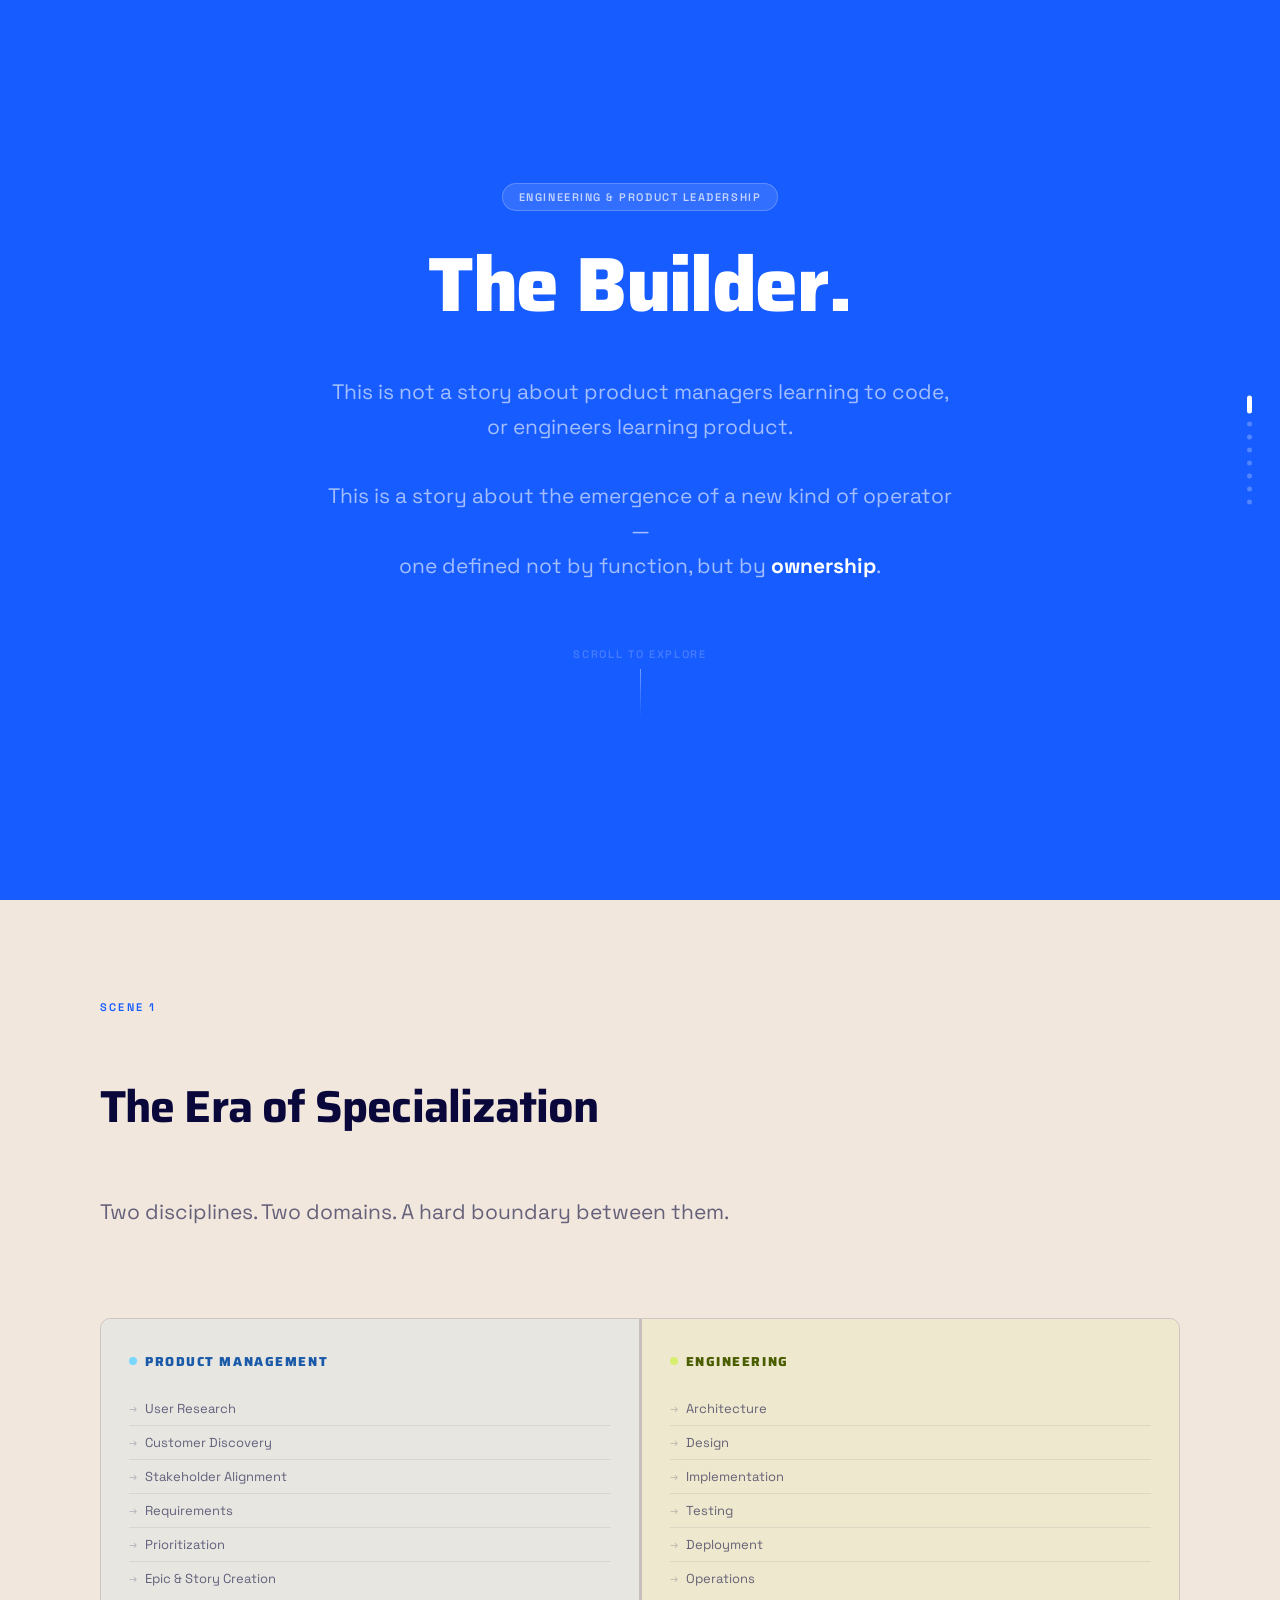
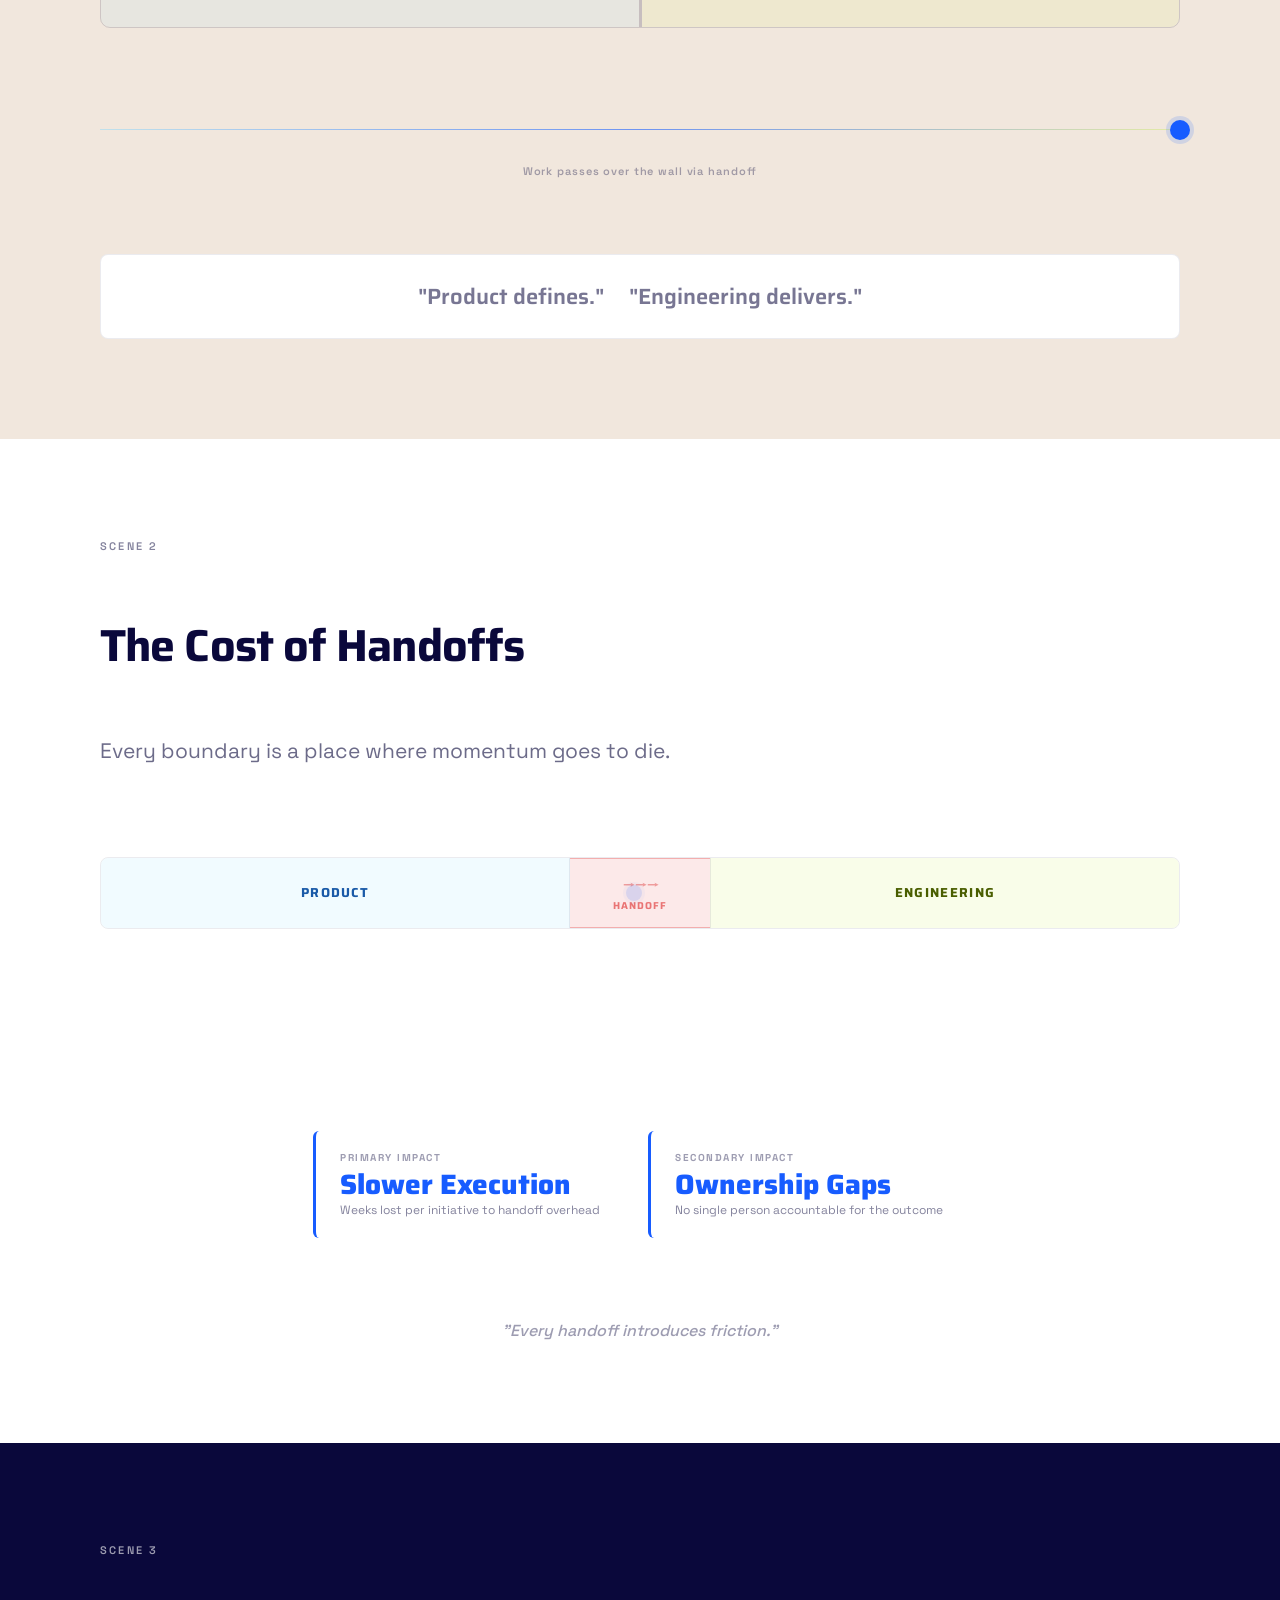
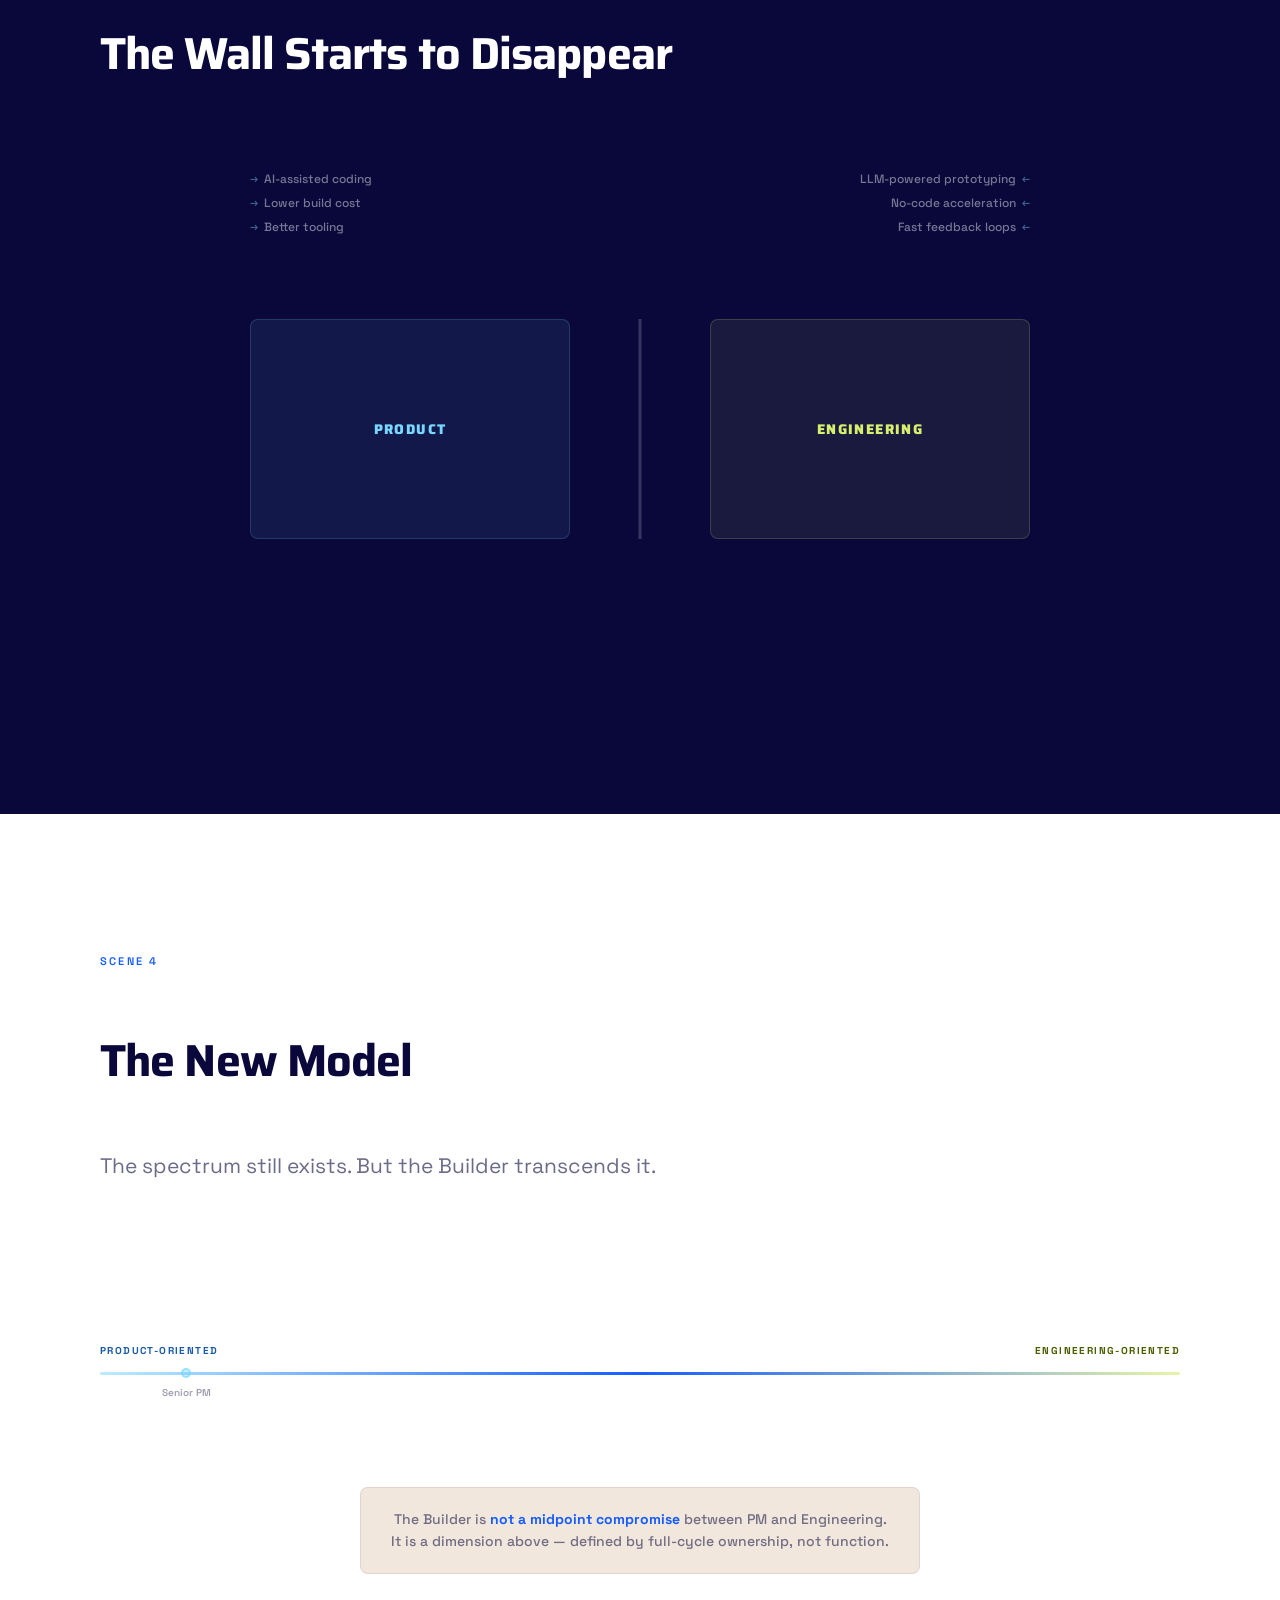
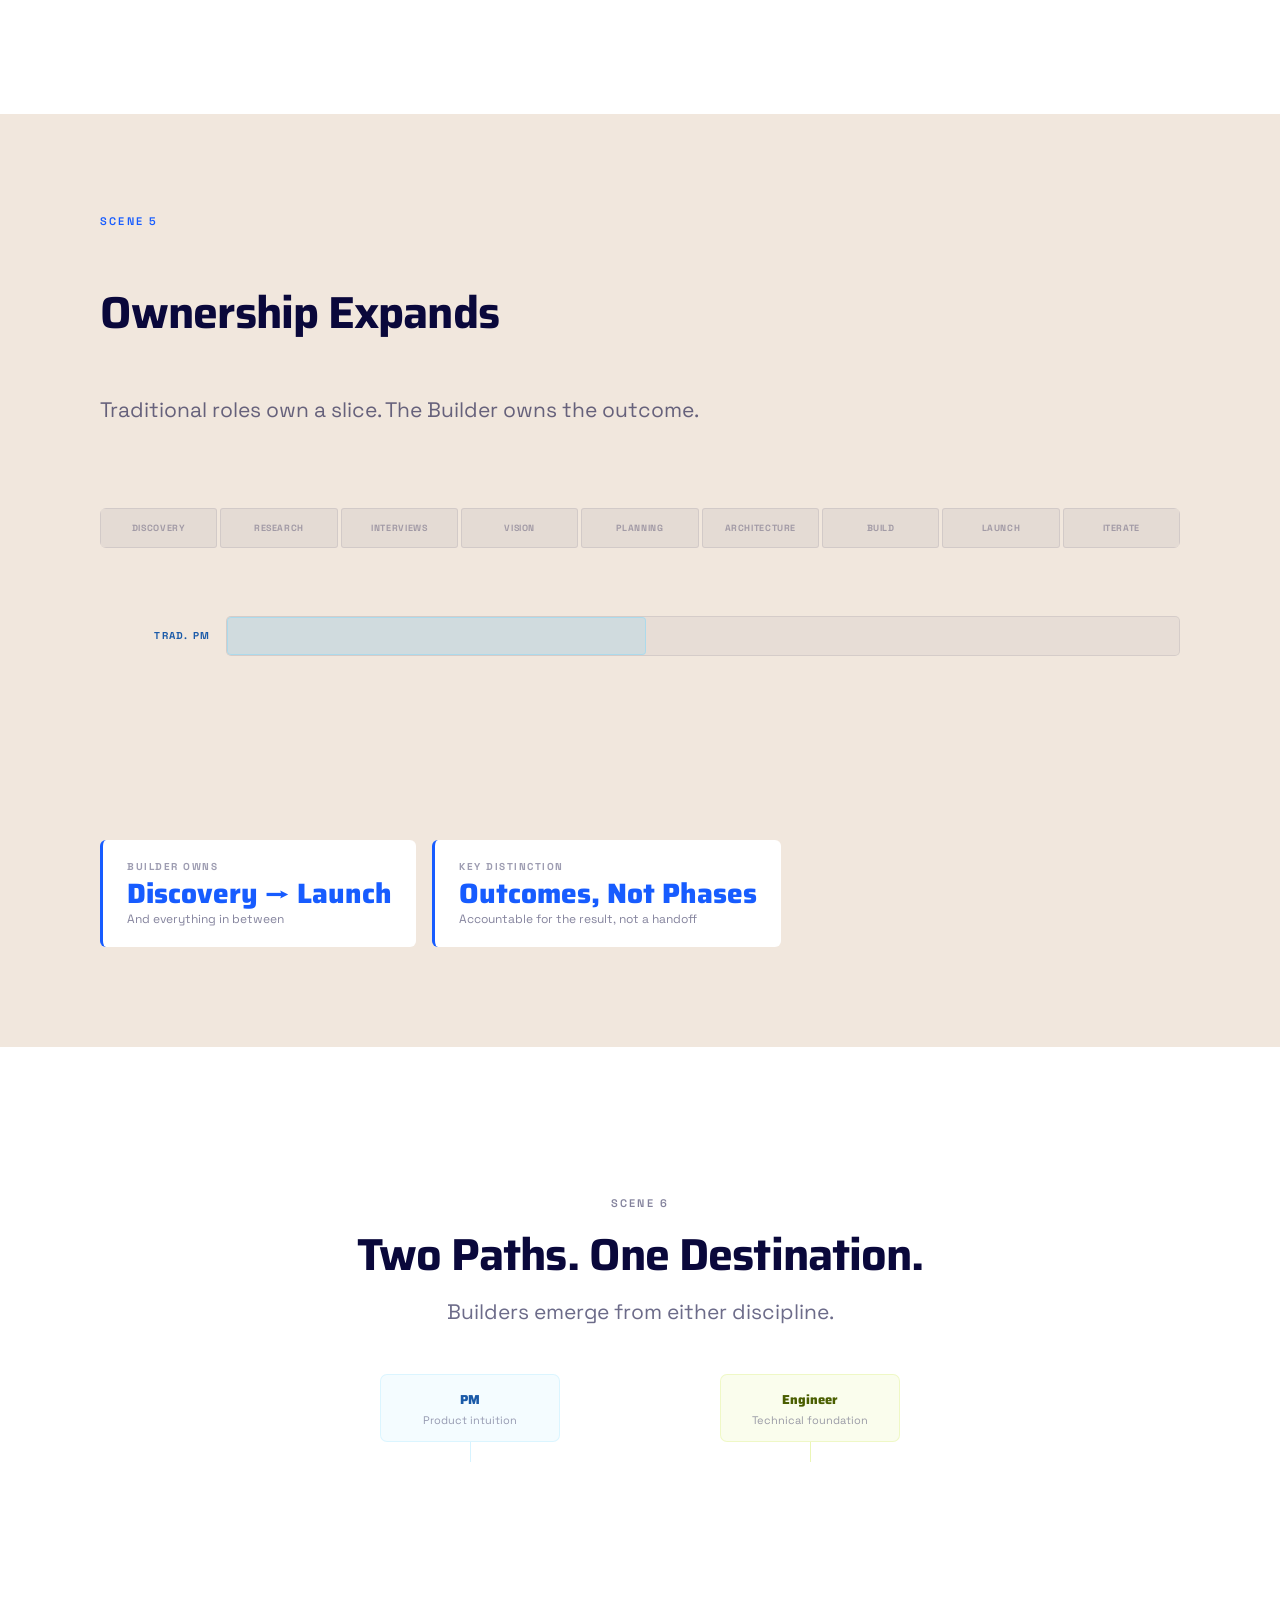
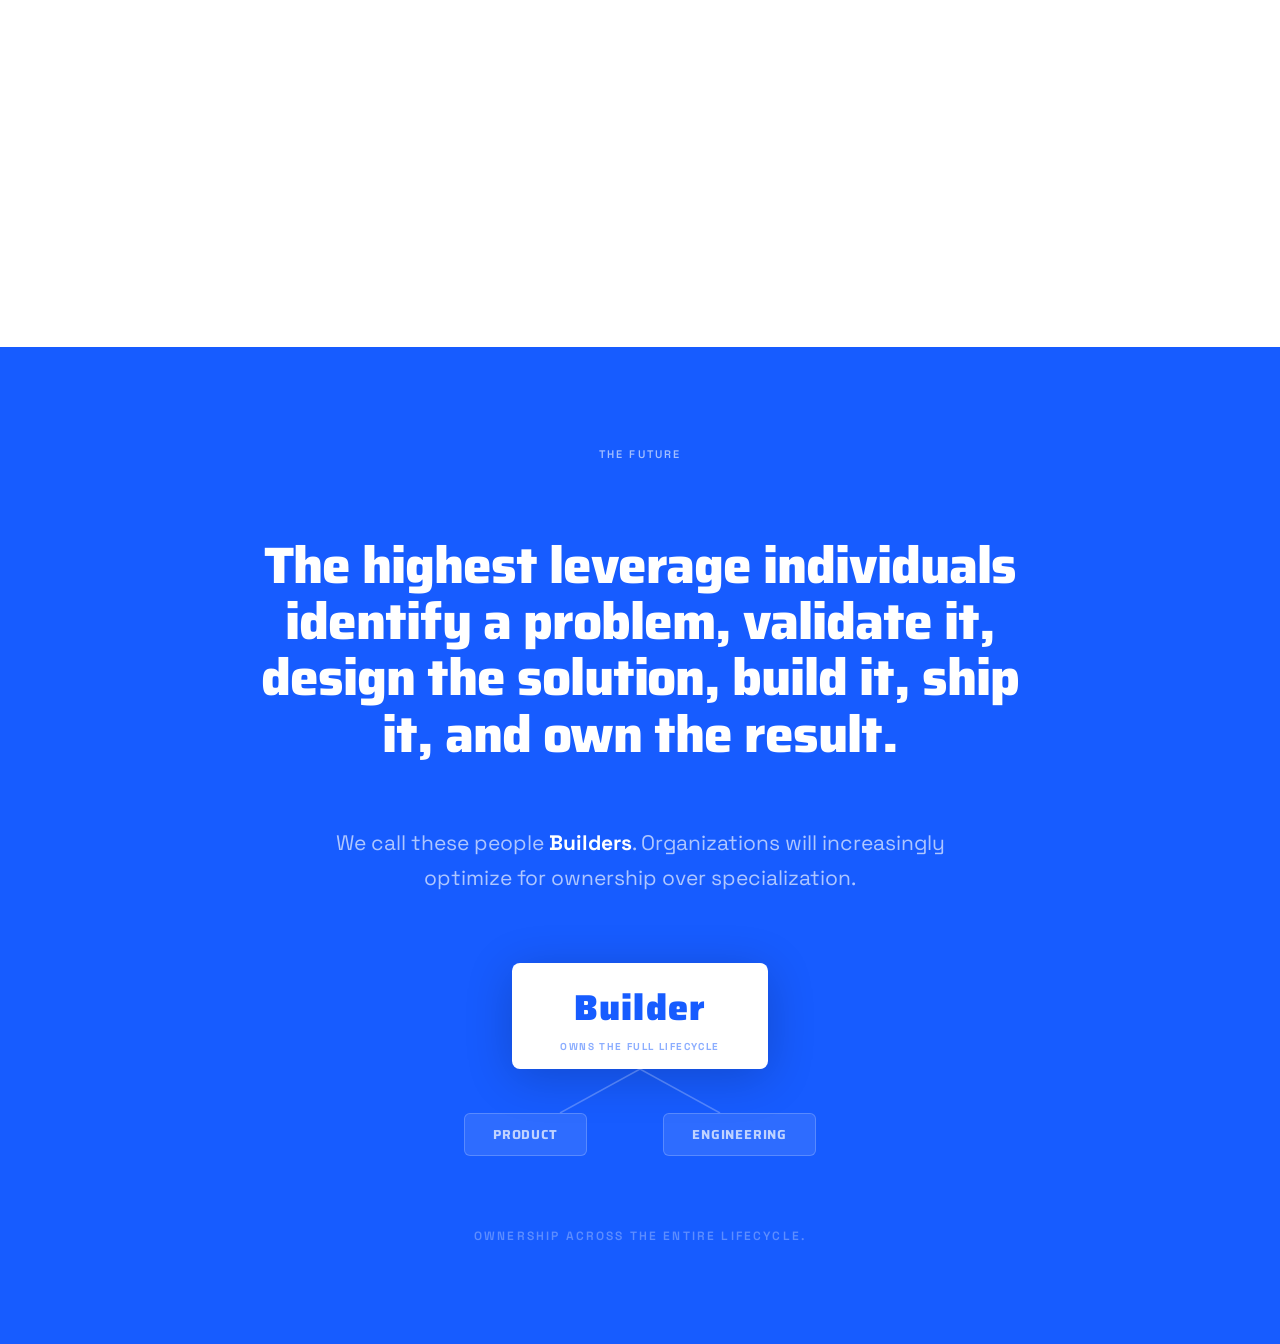
==== commit f7c868c1: "Remove route-lines background pattern for cleaner sections https://claude.ai/code/session_01LgLAFukh" ====
--- a/builder-evolution.html
+++ b/builder-evolution.html
@@ -41,26 +41,6 @@
   overflow-x: hidden;
 }
 
-/* ── Route-lines SVG pattern ─────────────────── */
-.route-bg {
-  position: relative;
-  overflow: hidden;
-}
-.route-bg::before {
-  content: '';
-  position: absolute;
-  inset: 0;
-  background-image: url("data:image/svg+xml,%3Csvg width='160' height='160' xmlns='http://www.w3.org/2000/svg'%3E%3Cpath d='M0 56 L56 56 L56 0' fill='none' stroke='currentColor' stroke-width='1.2'/%3E%3Cpath d='M104 0 L104 104 L160 104' fill='none' stroke='currentColor' stroke-width='1.2'/%3E%3Cpath d='M0 120 L32 120 L32 160' fill='none' stroke='currentColor' stroke-width='1.2'/%3E%3Cpath d='M136 160 L136 56 L160 56' fill='none' stroke='currentColor' stroke-width='1.2'/%3E%3Ccircle cx='56' cy='56' r='2.5' fill='currentColor'/%3E%3Ccircle cx='104' cy='104' r='2.5' fill='currentColor'/%3E%3Ccircle cx='32' cy='120' r='2.5' fill='currentColor'/%3E%3Ccircle cx='136' cy='56' r='2.5' fill='currentColor'/%3E%3C/svg%3E");
-  background-size: 160px 160px;
-  pointer-events: none;
-  z-index: 0;
-}
-.route-bg > * { position: relative; z-index: 1; }
-
-/* Route lines color per section */
-.on-cobalt::before { color: rgba(255,255,255,0.07); }
-.on-navy::before   { color: rgba(255,255,255,0.05); }
-.on-tan::before    { color: rgba(23,92,255,0.06); }
 
 /* ── Crosshatch texture ───────────────────────── */
 .xhatch::after {
@@ -778,7 +758,7 @@
 <!-- ════════════════════════════════════════════
      HERO
 ════════════════════════════════════════════ -->
-<section id="hero" class="route-bg on-cobalt">
+<section id="hero">
   <div class="inner">
     <div class="hero-overline r">
       <div class="hero-pill">Engineering &amp; Product Leadership</div>
@@ -800,7 +780,7 @@
 <!-- ════════════════════════════════════════════
      OLD WORLD
 ════════════════════════════════════════════ -->
-<section id="old-world" class="route-bg on-tan">
+<section id="old-world">
   <div class="inner">
     <p class="eyebrow eyebrow-cobalt r">Scene 1</p>
     <h2 class="r" data-d="1">The Era of Specialization</h2>
@@ -899,7 +879,7 @@
 <!-- ════════════════════════════════════════════
      THE SHIFT
 ════════════════════════════════════════════ -->
-<section id="shift" class="route-bg on-navy">
+<section id="shift" class="on-navy">
   <div class="inner">
     <p class="eyebrow eyebrow-white r">Scene 3</p>
     <h2 class="r" data-d="1" style="color:var(--white);">The Wall Starts to Disappear</h2>
@@ -988,7 +968,7 @@
 <!-- ════════════════════════════════════════════
      LIFECYCLE
 ════════════════════════════════════════════ -->
-<section id="lifecycle" class="route-bg on-tan">
+<section id="lifecycle">
   <div class="inner">
     <p class="eyebrow eyebrow-cobalt r">Scene 5</p>
     <h2 class="r" data-d="1">Ownership Expands</h2>
@@ -1117,7 +1097,7 @@
 <!-- ════════════════════════════════════════════
      THE FUTURE
 ════════════════════════════════════════════ -->
-<section id="future" class="route-bg on-cobalt">
+<section id="future">
   <div class="inner">
     <p class="eyebrow eyebrow-white r" style="text-align:center;">The Future</p>
 
